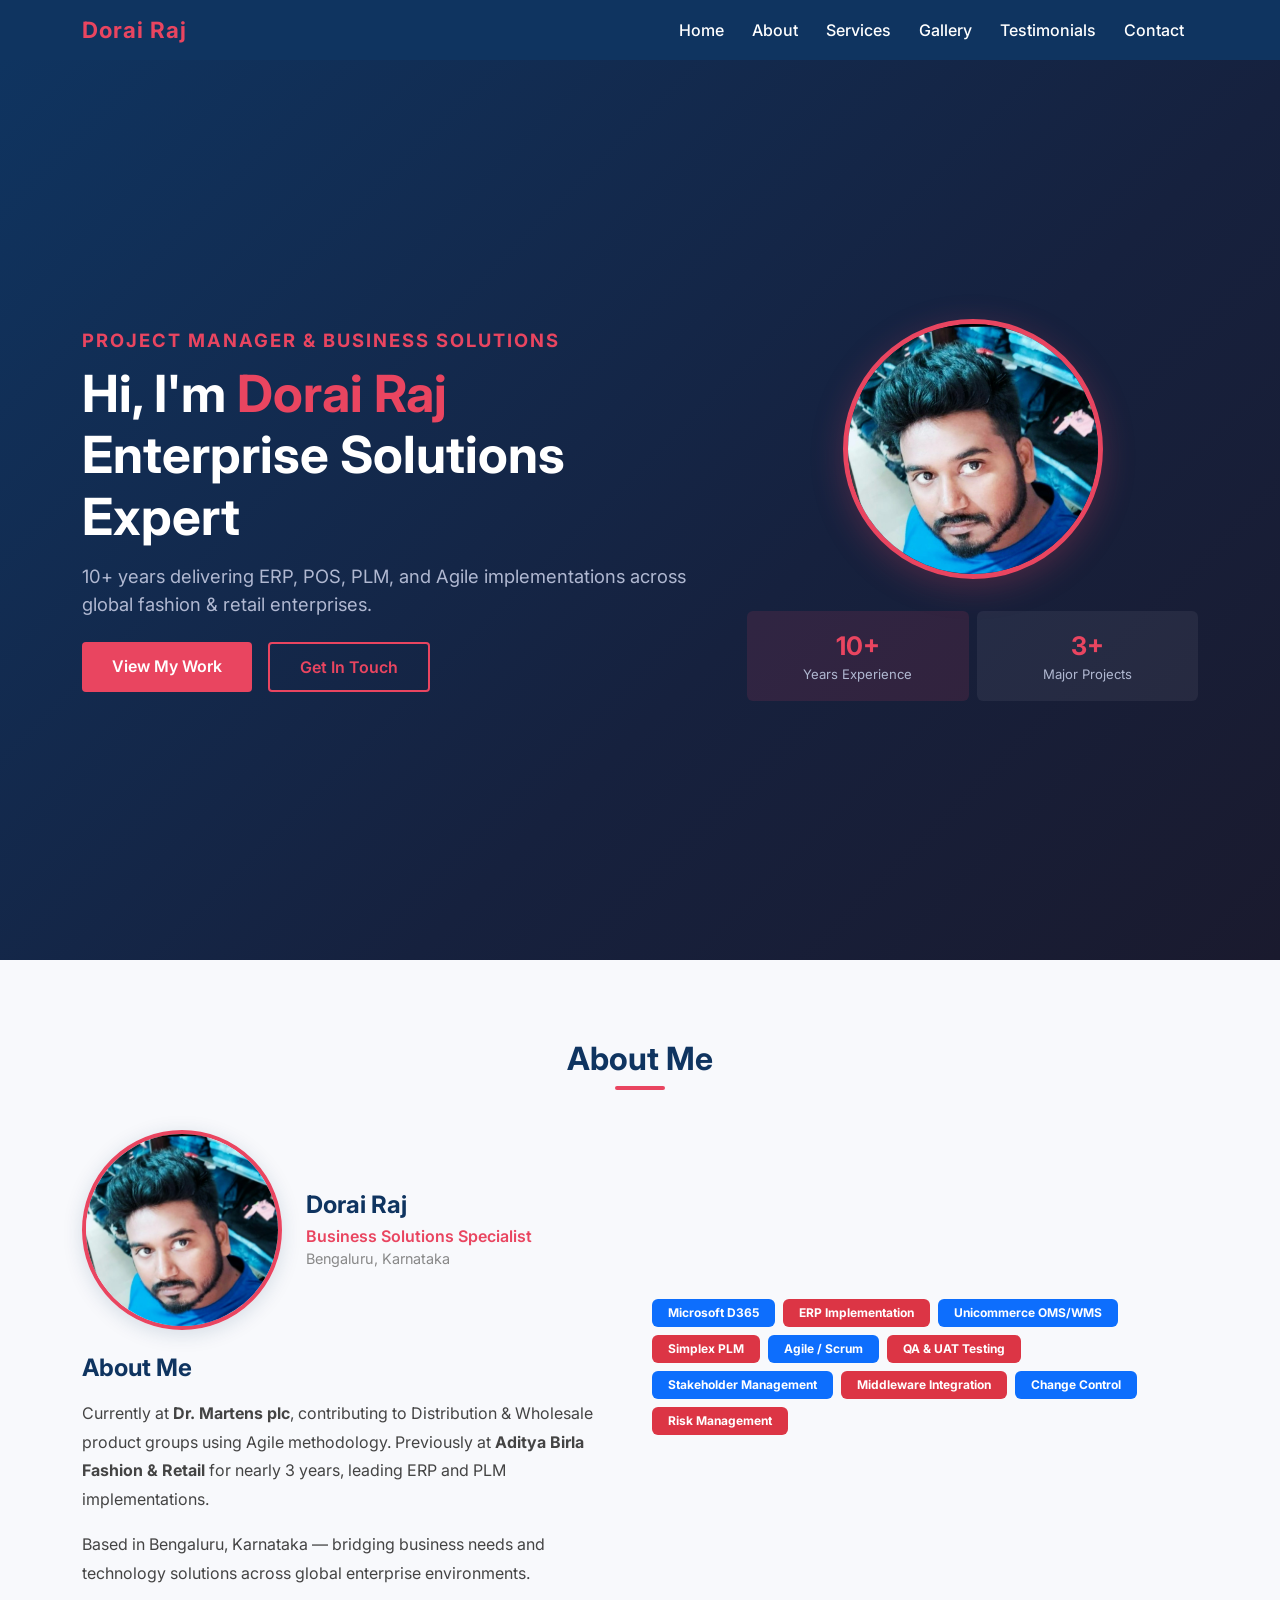
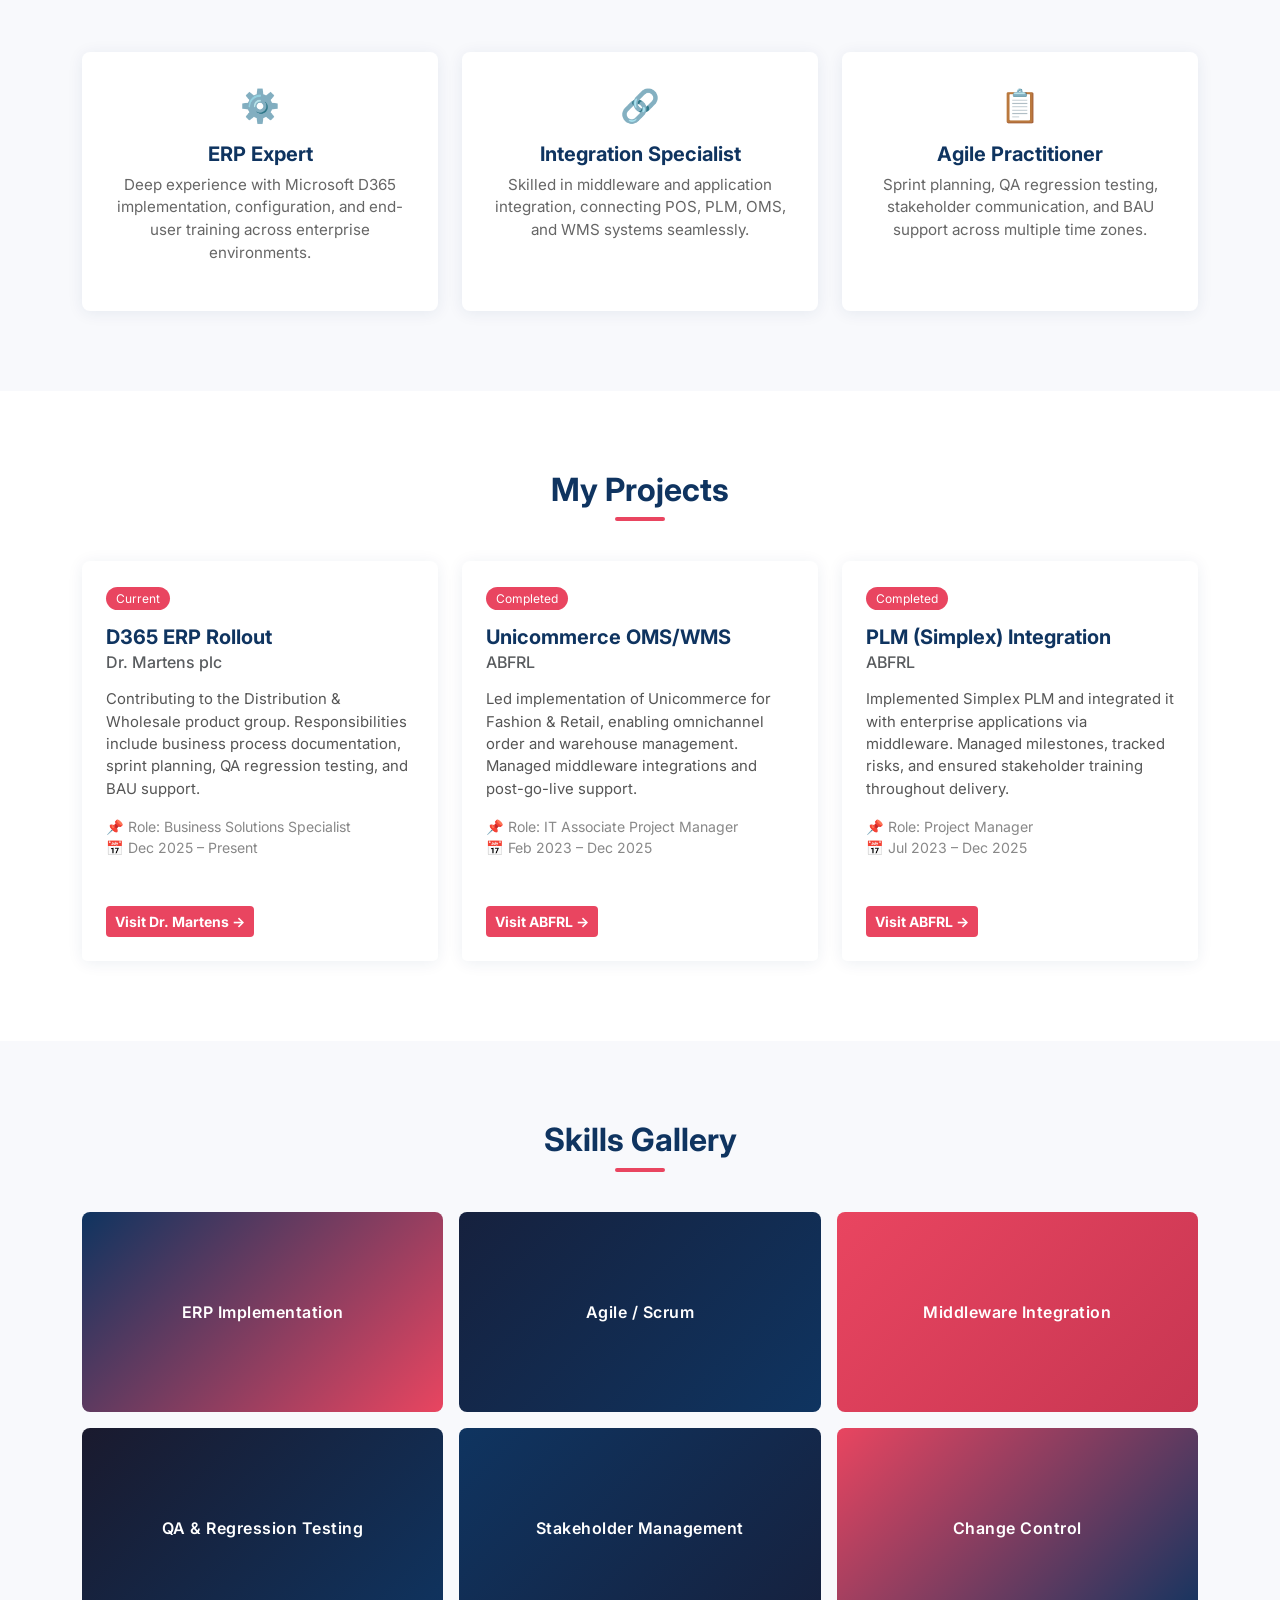
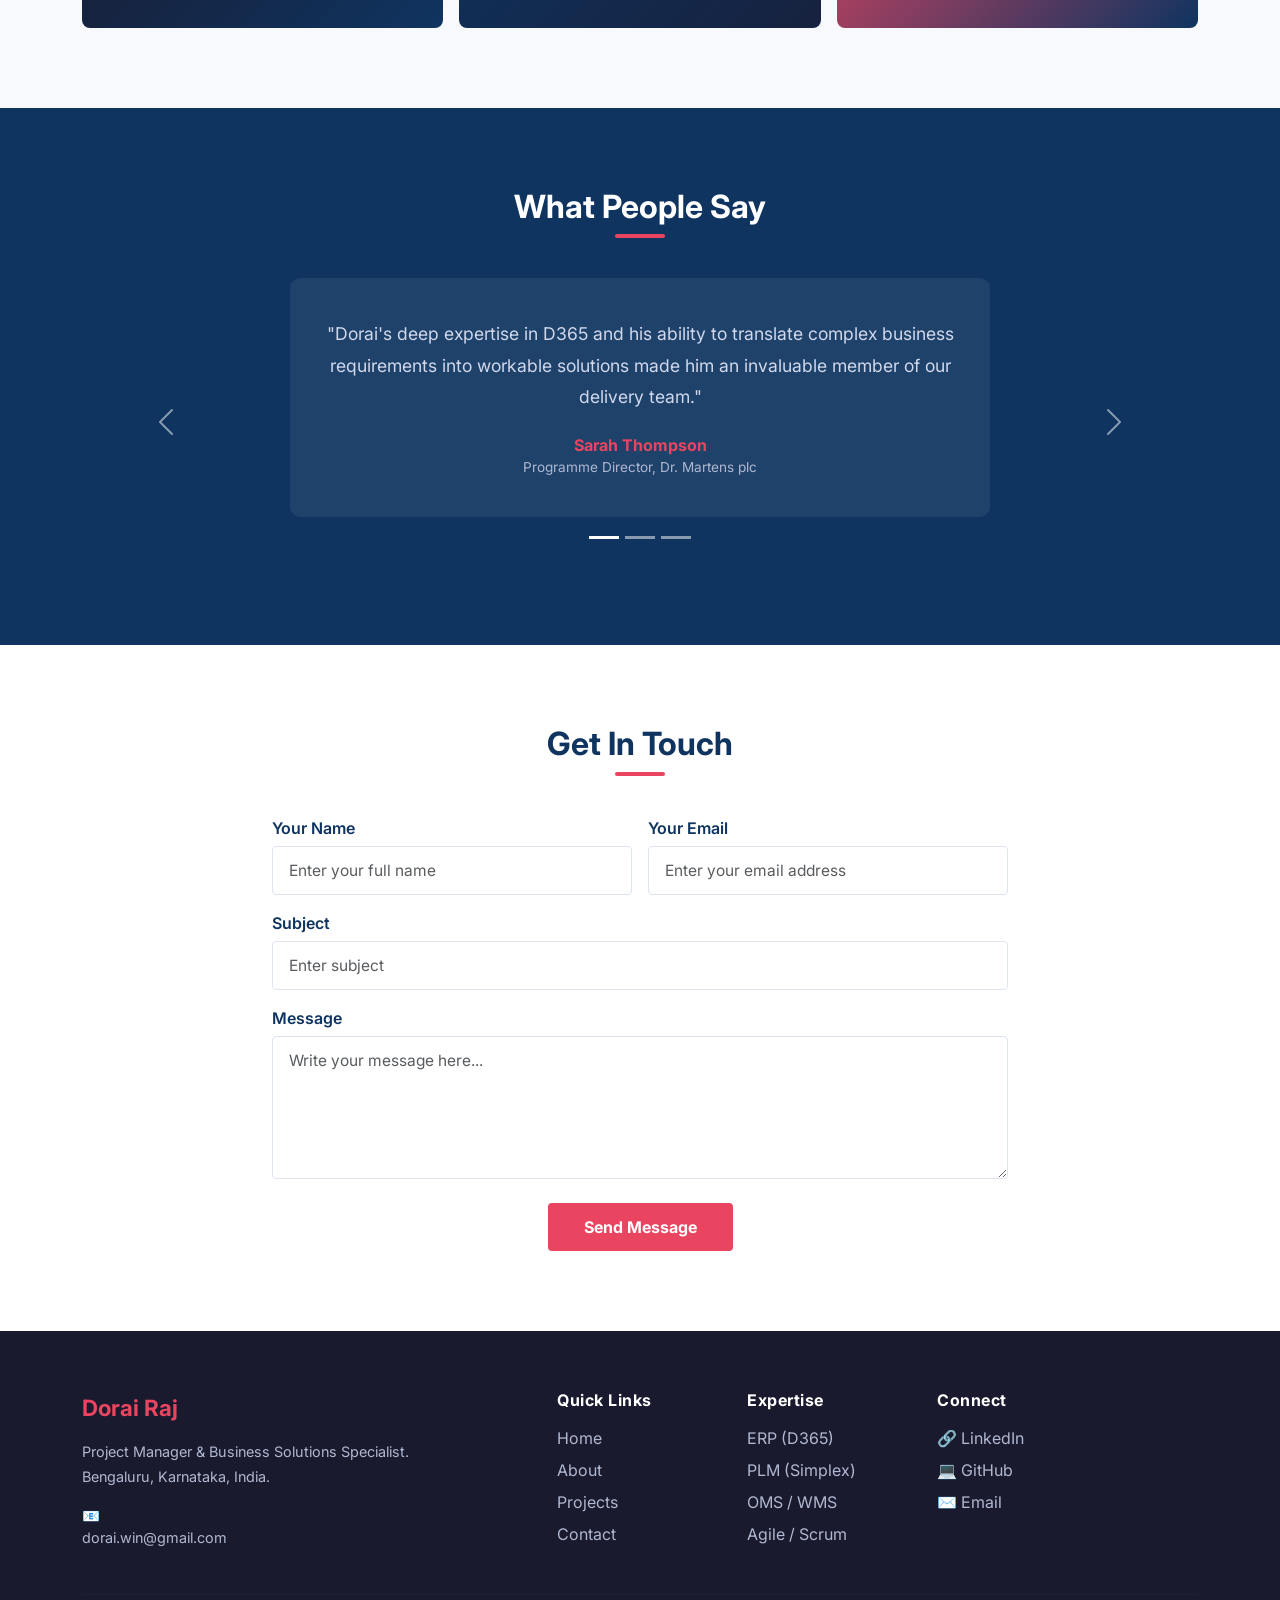
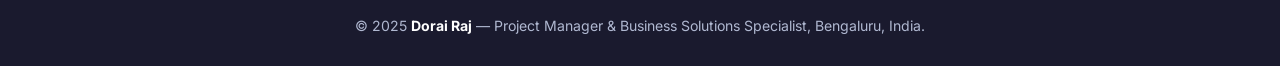
==== Entri App Assignment 5/index.html @ ac7a973e "Fix HTML syntax errors and update image references" ====
<!DOCTYPE html>
<html lang="en">
<head>
    <meta charset="UTF-8">
    <meta name="viewport" content="width=device-width, initial-scale=1.0">
    <title>Dorai Raj | Portfolio</title>
    <meta name="description" content="Portfolio of Dorai Raj — Project Manager & Business Solutions Specialist based in Bengaluru.">
    <link rel="icon" href="favicon.svg" type="image/svg+xml">

    <!-- Bootstrap 5 CDN -->
    <link href="https://cdn.jsdelivr.net/npm/bootstrap@5.3.2/dist/css/bootstrap.min.css" rel="stylesheet">

    <!-- Google Fonts -->
    <link href="https://fonts.googleapis.com/css2?family=Inter:wght@400;600;700&display=swap" rel="stylesheet">

    <!-- Custom CSS -->
    <link rel="stylesheet" href="css/custom.css">
    <style>
        /* ===== BASE ===== */
        body {
            font-family: 'Inter', sans-serif;
            color: #1a1a2e;
        }

        /* ===== NAVBAR ===== */
        .navbar {
            background-color: #0f3460;
        }
        .navbar-brand {
            font-weight: 700;
            font-size: 1.4rem;
            color: #e94560 !important;
            letter-spacing: 1px;
        }
        .nav-link {
            color: #ffffff !important;
            font-weight: 500;
            margin: 0 6px;
            transition: color 0.2s;
        }
        .nav-link:hover {
            color: #e94560 !important;
        }

        /* ===== HERO ===== */
        #hero {
            background: linear-gradient(135deg, #0f3460 0%, #16213e 60%, #1a1a2e 100%);
            min-height: 100vh;
            display: flex;
            align-items: center;
        }
        #hero h1 {
            font-size: 3.2rem;
            font-weight: 700;
            color: #ffffff;
            line-height: 1.2;
        }
        #hero h1 span {
            color: #e94560;
        }
        #hero p {
            color: #b0b8d1;
            font-size: 1.15rem;
        }
        .btn-primary-custom {
            background-color: #e94560;
            border: none;
            color: #fff;
            padding: 12px 30px;
            border-radius: 4px;
            font-weight: 600;
            transition: background 0.2s;
        }
        .btn-primary-custom:hover {
            background-color: #c73652;
            color: #fff;
        }
        .btn-outline-custom {
            border: 2px solid #e94560;
            color: #e94560;
            padding: 11px 30px;
            border-radius: 4px;
            font-weight: 600;
            background: transparent;
            transition: all 0.2s;
        }
        .btn-outline-custom:hover {
            background-color: #e94560;
            color: #fff;
        }

        /* ===== SECTION TITLES ===== */
        .section-title {
            font-size: 2rem;
            font-weight: 700;
            color: #0f3460;
            margin-bottom: 8px;
        }
        .section-underline {
            width: 50px;
            height: 4px;
            background-color: #e94560;
            margin: 0 auto 40px auto;
            border-radius: 2px;
        }

        /* ===== ABOUT ===== */
        #about {
            background-color: #f8f9fc;
            padding: 80px 0;
        }
        .feature-icon {
            font-size: 2rem;
            color: #e94560;
        }
        .feature-card {
            background: #ffffff;
            border-radius: 8px;
            padding: 30px 24px;
            box-shadow: 0 2px 16px rgba(15,52,96,0.08);
            height: 100%;
            transition: transform 0.2s;
        }
        .feature-card:hover {
            transform: translateY(-4px);
        }
        .feature-card h5 {
            font-weight: 700;
            color: #0f3460;
            margin-top: 12px;
        }

        /* ===== SERVICES ===== */
        #services {
            padding: 80px 0;
            background-color: #ffffff;
        }
        .service-card {
            border: none;
            border-radius: 8px;
            box-shadow: 0 2px 16px rgba(15,52,96,0.08);
            transition: transform 0.2s;
            height: 100%;
        }
        .service-card:hover {
            transform: translateY(-4px);
        }
        .service-card .card-title {
            font-weight: 700;
            color: #0f3460;
        }
        .service-badge {
            background-color: #e94560;
            color: #fff;
            font-size: 0.75rem;
            padding: 4px 10px;
            border-radius: 20px;
        }

        /* ===== GALLERY ===== */
        #gallery {
            padding: 80px 0;
            background-color: #f8f9fc;
        }
        .gallery-item {
            overflow: hidden;
            border-radius: 8px;
            background: #0f3460;
            height: 200px;
            display: flex;
            align-items: center;
            justify-content: center;
            color: #fff;
            font-weight: 600;
            font-size: 1rem;
            letter-spacing: 0.5px;
            transition: opacity 0.2s;
        }
        .gallery-item:hover {
            opacity: 0.85;
        }
        .gallery-item.g1 { background: linear-gradient(135deg, #0f3460, #e94560); }
        .gallery-item.g2 { background: linear-gradient(135deg, #16213e, #0f3460); }
        .gallery-item.g3 { background: linear-gradient(135deg, #e94560, #c73652); }
        .gallery-item.g4 { background: linear-gradient(135deg, #1a1a2e, #0f3460); }
        .gallery-item.g5 { background: linear-gradient(135deg, #0f3460, #16213e); }
        .gallery-item.g6 { background: linear-gradient(135deg, #e94560, #0f3460); }

        /* ===== TESTIMONIALS ===== */
        #testimonials {
            padding: 80px 0;
            background-color: #0f3460;
        }
        #testimonials .section-title {
            color: #ffffff;
        }
        .testimonial-card {
            background: rgba(255,255,255,0.07);
            border-radius: 10px;
            padding: 40px 36px;
            color: #ffffff;
            text-align: center;
            max-width: 700px;
            margin: 0 auto;
        }
        .testimonial-card p {
            font-size: 1.1rem;
            line-height: 1.8;
            color: #d0d8ec;
        }
        .testimonial-card .name {
            font-weight: 700;
            color: #e94560;
            margin-top: 20px;
        }
        .testimonial-card .role {
            font-size: 0.85rem;
            color: #b0b8d1;
        }
        .carousel-control-prev-icon,
        .carousel-control-next-icon {
            filter: invert(0);
        }

        /* ===== CONTACT ===== */
        #contact {
            padding: 80px 0;
            background-color: #ffffff;
        }
        .contact-form .form-control {
            border-radius: 4px;
            border: 1.5px solid #dde3f0;
            padding: 12px 16px;
            font-size: 0.97rem;
        }
        .contact-form .form-control:focus {
            border-color: #e94560;
            box-shadow: 0 0 0 3px rgba(233,69,96,0.12);
        }
        .contact-form label {
            font-weight: 600;
            color: #0f3460;
            margin-bottom: 6px;
        }
        .btn-submit {
            background-color: #e94560;
            color: #fff;
            border: none;
            padding: 12px 36px;
            font-weight: 700;
            border-radius: 4px;
            font-size: 1rem;
            transition: background 0.2s;
        }
        .btn-submit:hover {
            background-color: #c73652;
            color: #fff;
        }

        /* ===== FOOTER ===== */
        footer {
            background-color: #1a1a2e;
            padding: 60px 0 30px;
            color: #b0b8d1;
        }
        footer h6 {
            color: #ffffff;
            font-weight: 700;
            margin-bottom: 16px;
            letter-spacing: 0.5px;
        }
        footer a {
            color: #b0b8d1;
            text-decoration: none;
            display: block;
            margin-bottom: 8px;
            transition: color 0.2s;
        }
        footer a:hover {
            color: #e94560;
        }
        .footer-divider {
            border-color: rgba(255,255,255,0.1);
            margin: 30px 0 20px;
        }
        .footer-brand {
            font-size: 1.4rem;
            font-weight: 700;
            color: #e94560;
        }

        /* ===== PROFILE PHOTO ===== */
        .profile-photo {
            width: 260px;
            height: 260px;
            object-fit: cover;
            border-radius: 50%;
            border: 5px solid #e94560;
            box-shadow: 0 8px 32px rgba(233,69,96,0.25);
            display: block;
            margin: 0 auto;
        }
        .about-photo {
            width: 200px;
            height: 200px;
            object-fit: cover;
            border-radius: 50%;
            border: 4px solid #e94560;
            box-shadow: 0 4px 20px rgba(15,52,96,0.15);
        }

        /* ===== RESPONSIVE TWEAKS ===== */
        @media (max-width: 767px) {
            #hero h1 { font-size: 2rem; }
            .section-title { font-size: 1.6rem; }
            .testimonial-card { padding: 28px 20px; }
        }
    </style>
</head>
<body>

<!-- ========== 1. NAVBAR ========== -->
<nav class="navbar navbar-expand-lg sticky-top">
    <div class="container">
        <!-- Brand -->
        <a class="navbar-brand" href="#">Dorai Raj</a>

        <!-- Mobile Toggler -->
        <button class="navbar-toggler border-0" type="button"
            data-bs-toggle="collapse" data-bs-target="#navbarNav"
            aria-controls="navbarNav" aria-expanded="false"
            aria-label="Toggle navigation">
            <span class="navbar-toggler-icon" style="filter:invert(1);"></span>
        </button>

        <!-- Nav Links -->
        <div class="collapse navbar-collapse" id="navbarNav">
            <ul class="navbar-nav ms-auto">
                <li class="nav-item"><a class="nav-link" href="#hero">Home</a></li>
                <li class="nav-item"><a class="nav-link" href="#about">About</a></li>
                <li class="nav-item"><a class="nav-link" href="#services">Services</a></li>
                <li class="nav-item"><a class="nav-link" href="#gallery">Gallery</a></li>
                <li class="nav-item"><a class="nav-link" href="#testimonials">Testimonials</a></li>
                <li class="nav-item"><a class="nav-link" href="#contact">Contact</a></li>
            </ul>
        </div>
    </div>
</nav>
<!-- END NAVBAR -->


<!-- ========== 2. HERO SECTION ========== -->
<section id="hero">
    <div class="container">
        <div class="row align-items-center min-vh-100 py-5">

            <!-- Left: Text -->
            <div class="col-lg-7 col-md-8">
                <p class="text-uppercase fw-bold mb-2" style="color:#e94560; letter-spacing:2px;">
                    Project Manager & Business Solutions
                </p>
                <h1>
                    Hi, I'm <span>Dorai Raj</span><br>
                    Enterprise Solutions Expert
                </h1>
                <p class="mt-3 mb-4">
                    10+ years delivering ERP, POS, PLM, and Agile implementations
                    across global fashion & retail enterprises.
                </p>
                <div class="d-flex flex-wrap gap-3">
                    <a href="#services" class="btn-primary-custom text-decoration-none">
                        View My Work
                    </a>
                    <a href="#contact" class="btn-outline-custom text-decoration-none">
                        Get In Touch
                    </a>
                </div>
            </div>

            <!-- Right: Profile Photo -->
            <div class="col-lg-5 col-md-4 mt-5 mt-md-0 text-center d-none d-md-block">
                <img
                    src="images/Dorai.jpg"
                    alt="Dorai Raj, Project Manager based in Bengaluru"
                    class="profile-photo">
                <!-- Stats below photo -->
                <div class="row g-2 mt-4">
                    <div class="col-6">
                        <div class="p-3 rounded" style="background:rgba(233,69,96,0.12);">
                            <div style="font-size:1.6rem; font-weight:700; color:#e94560;">10+</div>
                            <div style="color:#b0b8d1; font-size:0.82rem;">Years Experience</div>
                        </div>
                    </div>
                    <div class="col-6">
                        <div class="p-3 rounded" style="background:rgba(255,255,255,0.06);">
                            <div style="font-size:1.6rem; font-weight:700; color:#e94560;">3+</div>
                            <div style="color:#b0b8d1; font-size:0.82rem;">Major Projects</div>
                        </div>
                    </div>
                </div>
            </div>

        </div>
    </div>
</section>
<!-- END HERO -->


<!-- ========== 3. ABOUT / FEATURES SECTION ========== -->
<section id="about">
    <div class="container">
        <div class="text-center">
            <h2 class="section-title">About Me</h2>
            <div class="section-underline"></div>
        </div>

        <!-- Bio Row -->
        <div class="row align-items-center mb-5">
            <div class="col-md-6 mb-4 mb-md-0">
                <!-- Profile photo in About section -->
                <div class="d-flex align-items-center gap-4 mb-4">
                    <img
                        src="images/Dorai.jpg"
                        alt="Dorai Raj, Project Manager based in Bengaluru"
                        class="about-photo">
                    <div>
                        <h4 class="fw-bold mb-1" style="color:#0f3460;">Dorai Raj</h4>
                        <p class="mb-0" style="color:#e94560; font-weight:600;">
                            Business Solutions Specialist
                        </p>
                        <p class="mb-0" style="color:#888; font-size:0.9rem;">
                            Bengaluru, Karnataka
                        </p>
                    </div>
                </div>
                <h4 class="fw-bold" style="color:#0f3460;">
                    About Me
                </h4>
                <p class="mt-3" style="line-height:1.8; color:#444;">
                    Currently at <strong>Dr. Martens plc</strong>, contributing to
                    Distribution & Wholesale product groups using Agile methodology.
                    Previously at <strong>Aditya Birla Fashion & Retail</strong> for
                    nearly 3 years, leading ERP and PLM implementations.
                </p>
                <p style="line-height:1.8; color:#444;">
                    Based in Bengaluru, Karnataka — bridging business needs and
                    technology solutions across global enterprise environments.
                </p>
            </div>
            <div class="col-md-6">
                <!-- Skills list as badges -->
                <div class="d-flex flex-wrap gap-2">
                    <span class="badge bg-primary px-3 py-2">Microsoft D365</span>
                    <span class="badge bg-danger px-3 py-2">ERP Implementation</span>
                    <span class="badge bg-primary px-3 py-2">Unicommerce OMS/WMS</span>
                    <span class="badge bg-danger px-3 py-2">Simplex PLM</span>
                    <span class="badge bg-primary px-3 py-2">Agile / Scrum</span>
                    <span class="badge bg-danger px-3 py-2">QA & UAT Testing</span>
                    <span class="badge bg-primary px-3 py-2">Stakeholder Management</span>
                    <span class="badge bg-danger px-3 py-2">Middleware Integration</span>
                    <span class="badge bg-primary px-3 py-2">Change Control</span>
                    <span class="badge bg-danger px-3 py-2">Risk Management</span>
                </div>
            </div>
        </div>

        <!-- Feature Cards Row: 1 col mobile, 3 col desktop -->
        <div class="row g-4">
            <div class="col-12 col-md-4">
                <div class="feature-card text-center">
                    <div class="feature-icon">⚙️</div>
                    <h5>ERP Expert</h5>
                    <p style="color:#666; font-size:0.95rem;">
                        Deep experience with Microsoft D365 implementation,
                        configuration, and end-user training across enterprise environments.
                    </p>
                </div>
            </div>
            <div class="col-12 col-md-4">
                <div class="feature-card text-center">
                    <div class="feature-icon">🔗</div>
                    <h5>Integration Specialist</h5>
                    <p style="color:#666; font-size:0.95rem;">
                        Skilled in middleware and application integration, connecting
                        POS, PLM, OMS, and WMS systems seamlessly.
                    </p>
                </div>
            </div>
            <div class="col-12 col-md-4">
                <div class="feature-card text-center">
                    <div class="feature-icon">📋</div>
                    <h5>Agile Practitioner</h5>
                    <p style="color:#666; font-size:0.95rem;">
                        Sprint planning, QA regression testing, stakeholder
                        communication, and BAU support across multiple time zones.
                    </p>
                </div>
            </div>
        </div>

    </div>
</section>
<!-- END ABOUT -->


<!-- ========== 4. SERVICES / CARDS SECTION ========== -->
<section id="services">
    <div class="container">
        <div class="text-center">
            <h2 class="section-title">My Projects</h2>
            <div class="section-underline"></div>
        </div>

        <!-- Responsive: 1 col (mobile), 2 col (tablet), 3 col (desktop) -->
        <div class="row g-4">

            <!-- Card 1 -->
            <div class="col-12 col-sm-6 col-lg-4">
                <div class="card service-card h-100">
                    <div class="card-body p-4">
                        <span class="service-badge">Current</span>
                        <h5 class="card-title mt-3">D365 ERP Rollout</h5>
                        <h6 class="card-subtitle mb-2 text-muted">Dr. Martens plc</h6>
                        <p class="card-text mt-3" style="color:#555; font-size:0.93rem;">
                            Contributing to the Distribution & Wholesale product group.
                            Responsibilities include business process documentation,
                            sprint planning, QA regression testing, and BAU support.
                        </p>
                        <ul class="list-unstyled mt-3" style="font-size:0.88rem; color:#888;">
                            <li>📌 Role: Business Solutions Specialist</li>
                            <li>📅 Dec 2025 – Present</li>
                        </ul>
                    </div>
                    <div class="card-footer bg-white border-0 pb-4 px-4">
                        <a href="https://www.drmartens.com" target="_blank"
                            class="btn btn-sm text-white fw-bold"
                            style="background:#e94560; border-radius:4px;">
                            Visit Dr. Martens →
                        </a>
                    </div>
                </div>
            </div>

            <!-- Card 2 -->
            <div class="col-12 col-sm-6 col-lg-4">
                <div class="card service-card h-100">
                    <div class="card-body p-4">
                        <span class="service-badge">Completed</span>
                        <h5 class="card-title mt-3">Unicommerce OMS/WMS</h5>
                        <h6 class="card-subtitle mb-2 text-muted">ABFRL</h6>
                        <p class="card-text mt-3" style="color:#555; font-size:0.93rem;">
                            Led implementation of Unicommerce for Fashion & Retail,
                            enabling omnichannel order and warehouse management.
                            Managed middleware integrations and post-go-live support.
                        </p>
                        <ul class="list-unstyled mt-3" style="font-size:0.88rem; color:#888;">
                            <li>📌 Role: IT Associate Project Manager</li>
                            <li>📅 Feb 2023 – Dec 2025</li>
                        </ul>
                    </div>
                    <div class="card-footer bg-white border-0 pb-4 px-4">
                        <a href="https://www.abfrl.com" target="_blank"
                            class="btn btn-sm text-white fw-bold"
                            style="background:#e94560; border-radius:4px;">
                            Visit ABFRL →
                        </a>
                    </div>
                </div>
            </div>

            <!-- Card 3 -->
            <div class="col-12 col-sm-6 col-lg-4">
                <div class="card service-card h-100">
                    <div class="card-body p-4">
                        <span class="service-badge">Completed</span>
                        <h5 class="card-title mt-3">PLM (Simplex) Integration</h5>
                        <h6 class="card-subtitle mb-2 text-muted">ABFRL</h6>
                        <p class="card-text mt-3" style="color:#555; font-size:0.93rem;">
                            Implemented Simplex PLM and integrated it with enterprise
                            applications via middleware. Managed milestones, tracked
                            risks, and ensured stakeholder training throughout delivery.
                        </p>
                        <ul class="list-unstyled mt-3" style="font-size:0.88rem; color:#888;">
                            <li>📌 Role: Project Manager</li>
                            <li>📅 Jul 2023 – Dec 2025</li>
                        </ul>
                    </div>
                    <div class="card-footer bg-white border-0 pb-4 px-4">
                        <a href="https://www.abfrl.com" target="_blank"
                            class="btn btn-sm text-white fw-bold"
                            style="background:#e94560; border-radius:4px;">
                            Visit ABFRL →
                        </a>
                    </div>
                </div>
            </div>

        </div>
    </div>
</section>
<!-- END SERVICES -->


<!-- ========== 5. IMAGE GALLERY ========== -->
<section id="gallery">
    <div class="container">
        <div class="text-center">
            <h2 class="section-title">Skills Gallery</h2>
            <div class="section-underline"></div>
        </div>

        <!-- Responsive: 1 col mobile, 2 col tablet, 3 col desktop -->
        <div class="row g-3">
            <div class="col-12 col-sm-6 col-lg-4">
                <div class="gallery-item g1">ERP Implementation</div>
            </div>
            <div class="col-12 col-sm-6 col-lg-4">
                <div class="gallery-item g2">Agile / Scrum</div>
            </div>
            <div class="col-12 col-sm-6 col-lg-4">
                <div class="gallery-item g3">Middleware Integration</div>
            </div>
            <div class="col-12 col-sm-6 col-lg-4">
                <div class="gallery-item g4">QA & Regression Testing</div>
            </div>
            <div class="col-12 col-sm-6 col-lg-4">
                <div class="gallery-item g5">Stakeholder Management</div>
            </div>
            <div class="col-12 col-sm-6 col-lg-4">
                <div class="gallery-item g6">Change Control</div>
            </div>
        </div>

    </div>
</section>
<!-- END GALLERY -->


<!-- ========== 6. TESTIMONIALS CAROUSEL ========== -->
<section id="testimonials">
    <div class="container">
        <div class="text-center">
            <h2 class="section-title">What People Say</h2>
            <div class="section-underline" style="background:#e94560;"></div>
        </div>

        <!-- Bootstrap Carousel Component -->
        <div id="testimonialCarousel" class="carousel slide" data-bs-ride="carousel">

            <!-- Indicators -->
            <div class="carousel-indicators">
                <button type="button" data-bs-target="#testimonialCarousel"
                    data-bs-slide-to="0" class="active" aria-current="true"></button>
                <button type="button" data-bs-target="#testimonialCarousel"
                    data-bs-slide-to="1"></button>
                <button type="button" data-bs-target="#testimonialCarousel"
                    data-bs-slide-to="2"></button>
            </div>

            <!-- Slides -->
            <div class="carousel-inner pb-5">

                <!-- Slide 1 -->
                <div class="carousel-item active">
                    <div class="testimonial-card">
                        <p>
                            "Dorai's deep expertise in D365 and his ability to translate
                            complex business requirements into workable solutions made
                            him an invaluable member of our delivery team."
                        </p>
                        <div class="name">Sarah Thompson</div>
                        <div class="role">Programme Director, Dr. Martens plc</div>
                    </div>
                </div>

                <!-- Slide 2 -->
                <div class="carousel-item">
                    <div class="testimonial-card">
                        <p>
                            "His leadership of the Unicommerce OMS implementation
                            was outstanding. He managed cross-functional teams with
                            clarity and delivered on time with excellent documentation."
                        </p>
                        <div class="name">Rajan Mehta</div>
                        <div class="role">IT Director, Aditya Birla Fashion & Retail</div>
                    </div>
                </div>

                <!-- Slide 3 -->
                <div class="carousel-item">
                    <div class="testimonial-card">
                        <p>
                            "A reliable professional with strong analytical skills.
                            Dorai's approach to stakeholder training and change management
                            set the benchmark for our future projects."
                        </p>
                        <div class="name">Priya Nair</div>
                        <div class="role">Operations Head, ABFRL</div>
                    </div>
                </div>

            </div>

            <!-- Controls -->
            <button class="carousel-control-prev" type="button"
                data-bs-target="#testimonialCarousel" data-bs-slide="prev">
                <span class="carousel-control-prev-icon" aria-hidden="true"></span>
                <span class="visually-hidden">Previous</span>
            </button>
            <button class="carousel-control-next" type="button"
                data-bs-target="#testimonialCarousel" data-bs-slide="next">
                <span class="carousel-control-next-icon" aria-hidden="true"></span>
                <span class="visually-hidden">Next</span>
            </button>

        </div>
    </div>
</section>
<!-- END TESTIMONIALS -->


<!-- ========== 7. CONTACT FORM ========== -->
<section id="contact">
    <div class="container">
        <div class="text-center">
            <h2 class="section-title">Get In Touch</h2>
            <div class="section-underline"></div>
        </div>

        <div class="row justify-content-center">
            <div class="col-lg-8">

                <!-- Bootstrap Form with validation -->
                <form class="contact-form needs-validation" novalidate>

                    <!-- Row 1: Name + Email side by side -->
                    <div class="row g-3 mb-3">
                        <div class="col-12 col-md-6">
                            <label for="name" class="form-label">Your Name</label>
                            <input
                                type="text"
                                class="form-control"
                                id="name"
                                name="name"
                                placeholder="Enter your full name"
                                pattern="[A-Za-z\s]+"
                                title="Name should contain letters only"
                                required>
                            <div class="invalid-feedback">
                                Please enter your name (letters only).
                            </div>
                        </div>
                        <div class="col-12 col-md-6">
                            <label for="email" class="form-label">Your Email</label>
                            <input
                                type="email"
                                class="form-control"
                                id="email"
                                name="email"
                                placeholder="Enter your email address"
                                required>
                            <div class="invalid-feedback">
                                Please enter a valid email address.
                            </div>
                        </div>
                    </div>

                    <!-- Row 2: Subject full width -->
                    <div class="mb-3">
                        <label for="subject" class="form-label">Subject</label>
                        <input
                            type="text"
                            class="form-control"
                            id="subject"
                            name="subject"
                            placeholder="Enter subject"
                            required>
                        <div class="invalid-feedback">
                            Please enter a subject.
                        </div>
                    </div>

                    <!-- Row 3: Message full width -->
                    <div class="mb-4">
                        <label for="message" class="form-label">Message</label>
                        <textarea
                            class="form-control"
                            id="message"
                            name="message"
                            rows="5"
                            placeholder="Write your message here..."
                            required></textarea>
                        <div class="invalid-feedback">
                            Please enter your message.
                        </div>
                    </div>

                    <!-- Submit Button -->
                    <div class="text-center">
                        <button type="submit" class="btn-submit">
                            Send Message
                        </button>
                    </div>

                </form>

            </div>
        </div>
    </div>
</section>
<!-- END CONTACT -->


<!-- ========== 8. FOOTER ========== -->
<footer>
    <div class="container">
        <div class="row g-4">

            <!-- Col 1: Brand -->
            <div class="col-12 col-md-4">
                <div class="footer-brand mb-3">Dorai Raj</div>
                <p style="font-size:0.9rem; line-height:1.7;">
                    Project Manager & Business Solutions Specialist.<br>
                    Bengaluru, Karnataka, India.
                </p>
                <p style="font-size:0.9rem;">
                    📧 <a href="mailto:dorai.win@gmail.com">dorai.win@gmail.com</a>
                </p>
            </div>

            <!-- Col 2: Quick Links -->
            <div class="col-6 col-md-2 offset-md-1">
                <h6>Quick Links</h6>
                <a href="#hero">Home</a>
                <a href="#about">About</a>
                <a href="#services">Projects</a>
                <a href="#contact">Contact</a>
            </div>

            <!-- Col 3: Expertise -->
            <div class="col-6 col-md-2">
                <h6>Expertise</h6>
                <a href="#">ERP (D365)</a>
                <a href="#">PLM (Simplex)</a>
                <a href="#">OMS / WMS</a>
                <a href="#">Agile / Scrum</a>
            </div>

            <!-- Col 4: Social -->
            <div class="col-12 col-md-3">
                <h6>Connect</h6>
                <a href="https://www.linkedin.com" target="_blank">🔗 LinkedIn</a>
                <a href="https://github.com" target="_blank">💻 GitHub</a>
                <a href="mailto:dorai.win@gmail.com">✉️ Email</a>
            </div>

        </div>

        <hr class="footer-divider">

        <div class="text-center" style="font-size:0.88rem;">
            © 2025 <strong style="color:#fff;">Dorai Raj</strong> —
            Project Manager & Business Solutions Specialist, Bengaluru, India.
        </div>

    </div>
</footer>
<!-- END FOOTER -->


<!-- Bootstrap 5 JS CDN -->
<script src="https://cdn.jsdelivr.net/npm/bootstrap@5.3.2/dist/js/bootstrap.bundle.min.js"></script>

<!-- Bootstrap Form Validation Script -->
<script>
    // Adds Bootstrap validation styles on submit
    (function () {
        'use strict';
        var forms = document.querySelectorAll('.needs-validation');
        Array.prototype.slice.call(forms).forEach(function (form) {
            form.addEventListener('submit', function (event) {
                if (!form.checkValidity()) {
                    event.preventDefault();
                    event.stopPropagation();
                }
                form.classList.add('was-validated');
            }, false);
        });
    })();
</script>

</body>
</html>
---- Entri App Assignment 5/css/custom.css ----
/* ============================================
   Dorai Raj | Portfolio - Custom CSS
   Assignment 5 - Bootstrap Responsive Website
   ============================================ */

/* ----- NAVBAR ----- */
.navbar { background-color: #0f3460; }
.navbar-brand { font-weight: 700; font-size: 1.4rem; color: #e94560 !important; }
.nav-link { color: #ffffff !important; font-weight: 500; transition: color 0.2s; }
.nav-link:hover { color: #e94560 !important; }

/* ----- HERO ----- */
#hero {
    background: linear-gradient(135deg, #0f3460 0%, #16213e 60%, #1a1a2e 100%);
    min-height: 100vh;
}
#hero h1 { font-size: 3.2rem; font-weight: 700; color: #ffffff; }
#hero h1 span { color: #e94560; }
#hero p { color: #b0b8d1; }

/* ----- BUTTONS ----- */
.btn-primary-custom {
    background-color: #e94560; border: none; color: #fff;
    padding: 12px 30px; border-radius: 4px; font-weight: 600;
}
.btn-primary-custom:hover { background-color: #c73652; color: #fff; }
.btn-outline-custom {
    border: 2px solid #e94560; color: #e94560;
    padding: 11px 30px; border-radius: 4px; font-weight: 600; background: transparent;
}
.btn-outline-custom:hover { background-color: #e94560; color: #fff; }

/* ----- SECTION TITLES ----- */
.section-title { font-size: 2rem; font-weight: 700; color: #0f3460; margin-bottom: 8px; }
.section-underline {
    width: 50px; height: 4px; background-color: #e94560;
    margin: 0 auto 40px auto; border-radius: 2px;
}

/* ----- ABOUT ----- */
#about { background-color: #f8f9fc; padding: 80px 0; }
.feature-card {
    background: #ffffff; border-radius: 8px; padding: 30px 24px;
    box-shadow: 0 2px 16px rgba(15,52,96,0.08); height: 100%; transition: transform 0.2s;
}
.feature-card:hover { transform: translateY(-4px); }

/* ----- SERVICES ----- */
#services { padding: 80px 0; background-color: #ffffff; }
.service-card {
    border: none; border-radius: 8px;
    box-shadow: 0 2px 16px rgba(15,52,96,0.08); transition: transform 0.2s;
}
.service-card:hover { transform: translateY(-4px); }
.service-badge {
    background-color: #e94560; color: #fff;
    font-size: 0.75rem; padding: 4px 10px; border-radius: 20px;
}

/* ----- GALLERY ----- */
#gallery { padding: 80px 0; background-color: #f8f9fc; }
.gallery-item {
    overflow: hidden; border-radius: 8px; height: 200px;
    display: flex; align-items: center; justify-content: center;
    color: #fff; font-weight: 600; transition: opacity 0.2s;
}
.gallery-item:hover { opacity: 0.85; }
.gallery-item.g1 { background: linear-gradient(135deg, #0f3460, #e94560); }
.gallery-item.g2 { background: linear-gradient(135deg, #16213e, #0f3460); }
.gallery-item.g3 { background: linear-gradient(135deg, #e94560, #c73652); }
.gallery-item.g4 { background: linear-gradient(135deg, #1a1a2e, #0f3460); }
.gallery-item.g5 { background: linear-gradient(135deg, #0f3460, #16213e); }
.gallery-item.g6 { background: linear-gradient(135deg, #e94560, #0f3460); }

/* ----- TESTIMONIALS ----- */
#testimonials { padding: 80px 0; background-color: #0f3460; }
#testimonials .section-title { color: #ffffff; }
.testimonial-card {
    background: rgba(255,255,255,0.07); border-radius: 10px;
    padding: 40px 36px; color: #ffffff; text-align: center;
    max-width: 700px; margin: 0 auto;
}
.testimonial-card p { font-size: 1.1rem; line-height: 1.8; color: #d0d8ec; }
.testimonial-card .name { font-weight: 700; color: #e94560; margin-top: 20px; }
.testimonial-card .role { font-size: 0.85rem; color: #b0b8d1; }

/* ----- CONTACT ----- */
#contact { padding: 80px 0; background-color: #ffffff; }
.contact-form .form-control {
    border-radius: 4px; border: 1.5px solid #dde3f0; padding: 12px 16px;
}
.contact-form .form-control:focus {
    border-color: #e94560; box-shadow: 0 0 0 3px rgba(233,69,96,0.12);
}
.contact-form label { font-weight: 600; color: #0f3460; margin-bottom: 6px; }
.btn-submit {
    background-color: #e94560; color: #fff; border: none;
    padding: 12px 36px; font-weight: 700; border-radius: 4px;
}
.btn-submit:hover { background-color: #c73652; color: #fff; }

/* ----- FOOTER ----- */
footer { background-color: #1a1a2e; padding: 60px 0 30px; color: #b0b8d1; }
footer h6 { color: #ffffff; font-weight: 700; margin-bottom: 16px; }
footer a { color: #b0b8d1; text-decoration: none; display: block; margin-bottom: 8px; }
footer a:hover { color: #e94560; }
.footer-brand { font-size: 1.4rem; font-weight: 700; color: #e94560; }
.footer-divider { border-color: rgba(255,255,255,0.1); margin: 30px 0 20px; }

/* ----- PROFILE PHOTO ----- */
.profile-photo {
    width: 260px; height: 260px; object-fit: cover;
    border-radius: 50%; border: 5px solid #e94560;
    box-shadow: 0 8px 32px rgba(233,69,96,0.25);
}
.about-photo {
    width: 200px; height: 200px; object-fit: cover;
    border-radius: 50%; border: 4px solid #e94560;
}

/* ----- RESPONSIVE ----- */
@media (max-width: 767px) {
    #hero h1 { font-size: 2rem; }
    .section-title { font-size: 1.6rem; }
    .testimonial-card { padding: 28px 20px; }
}
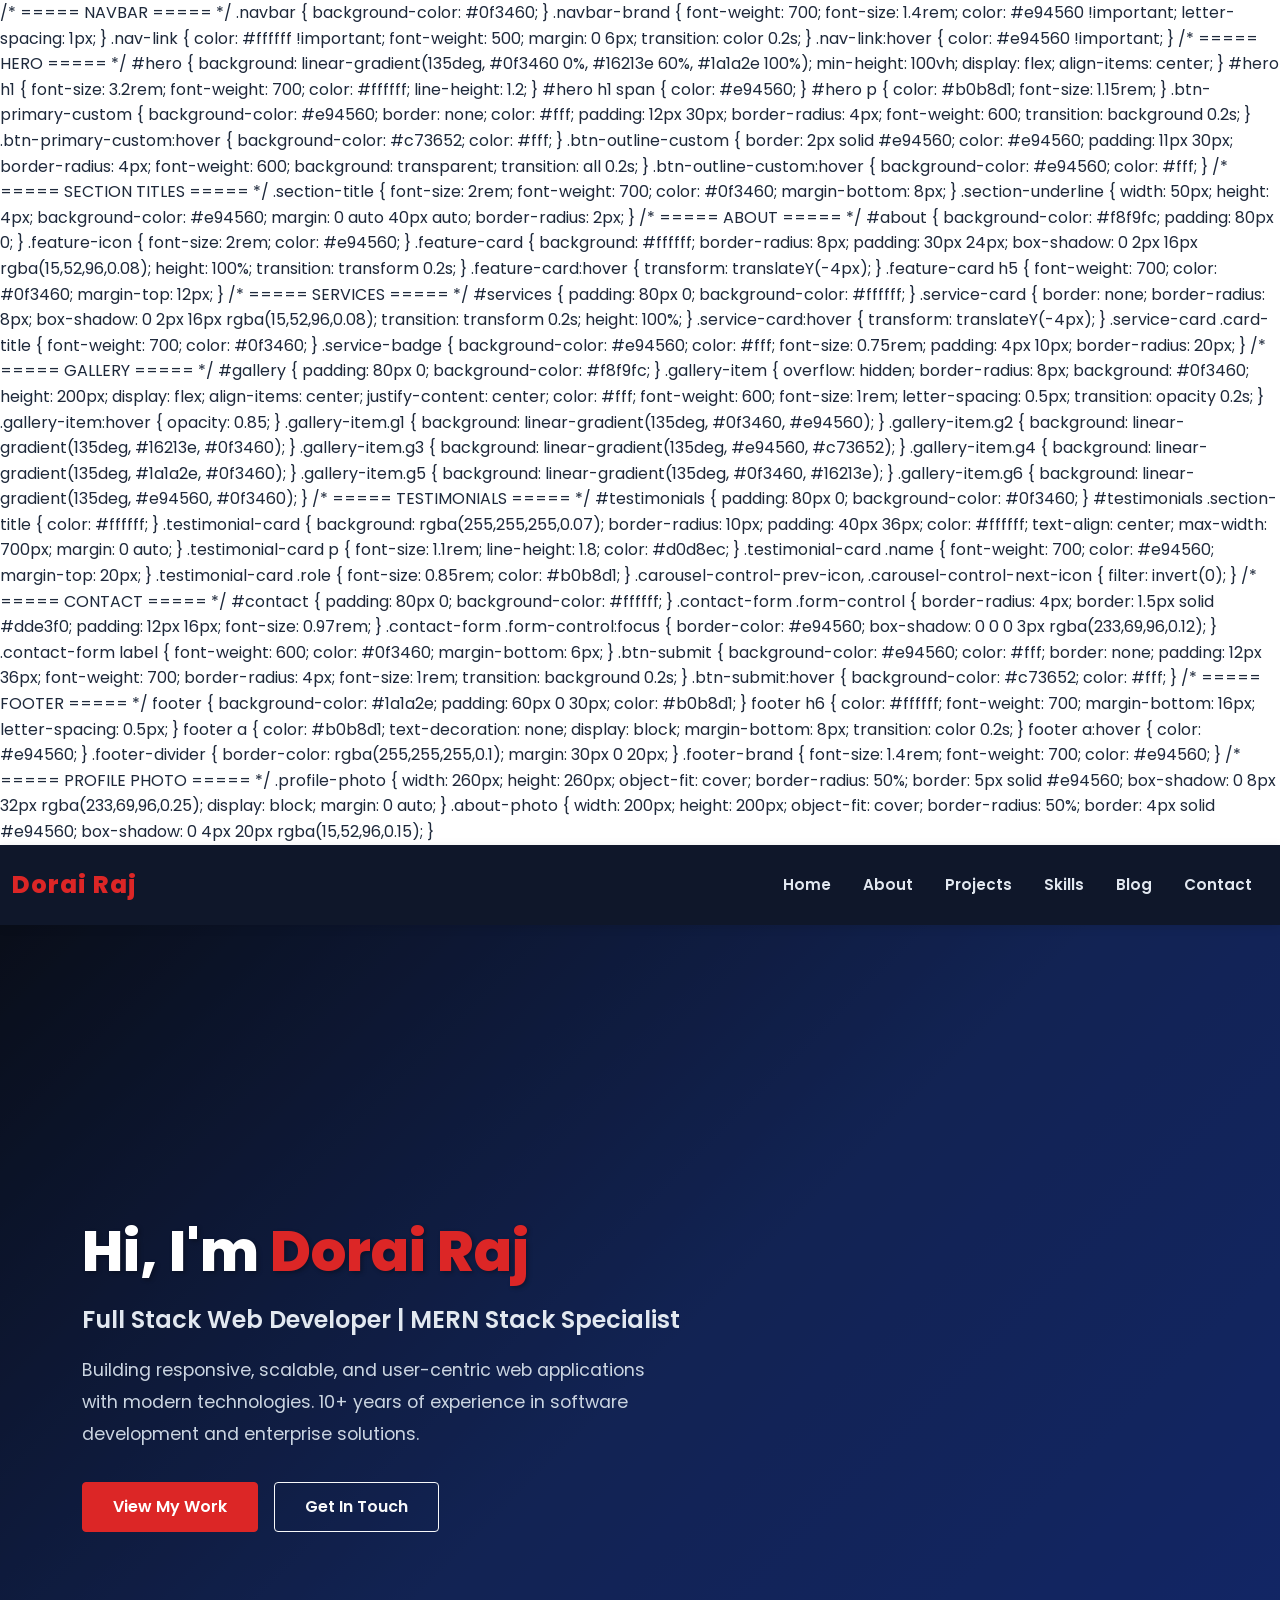
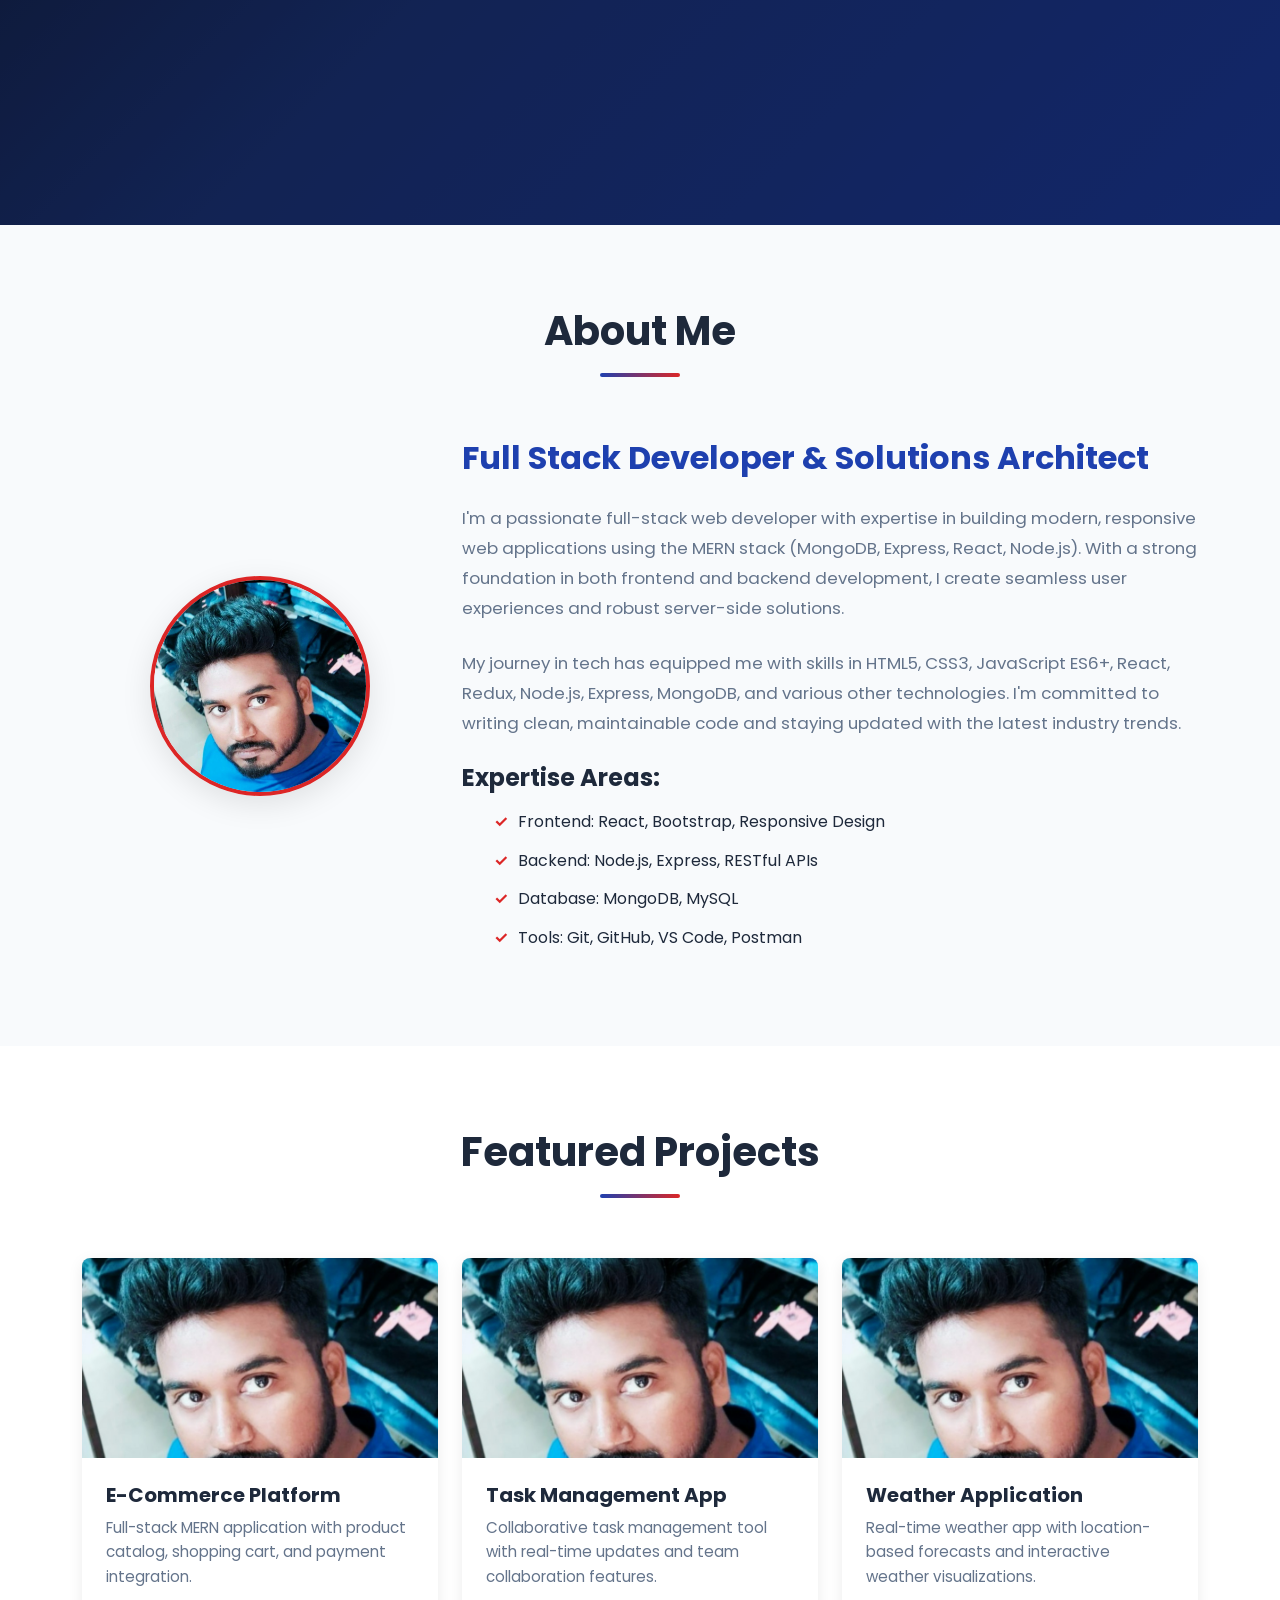
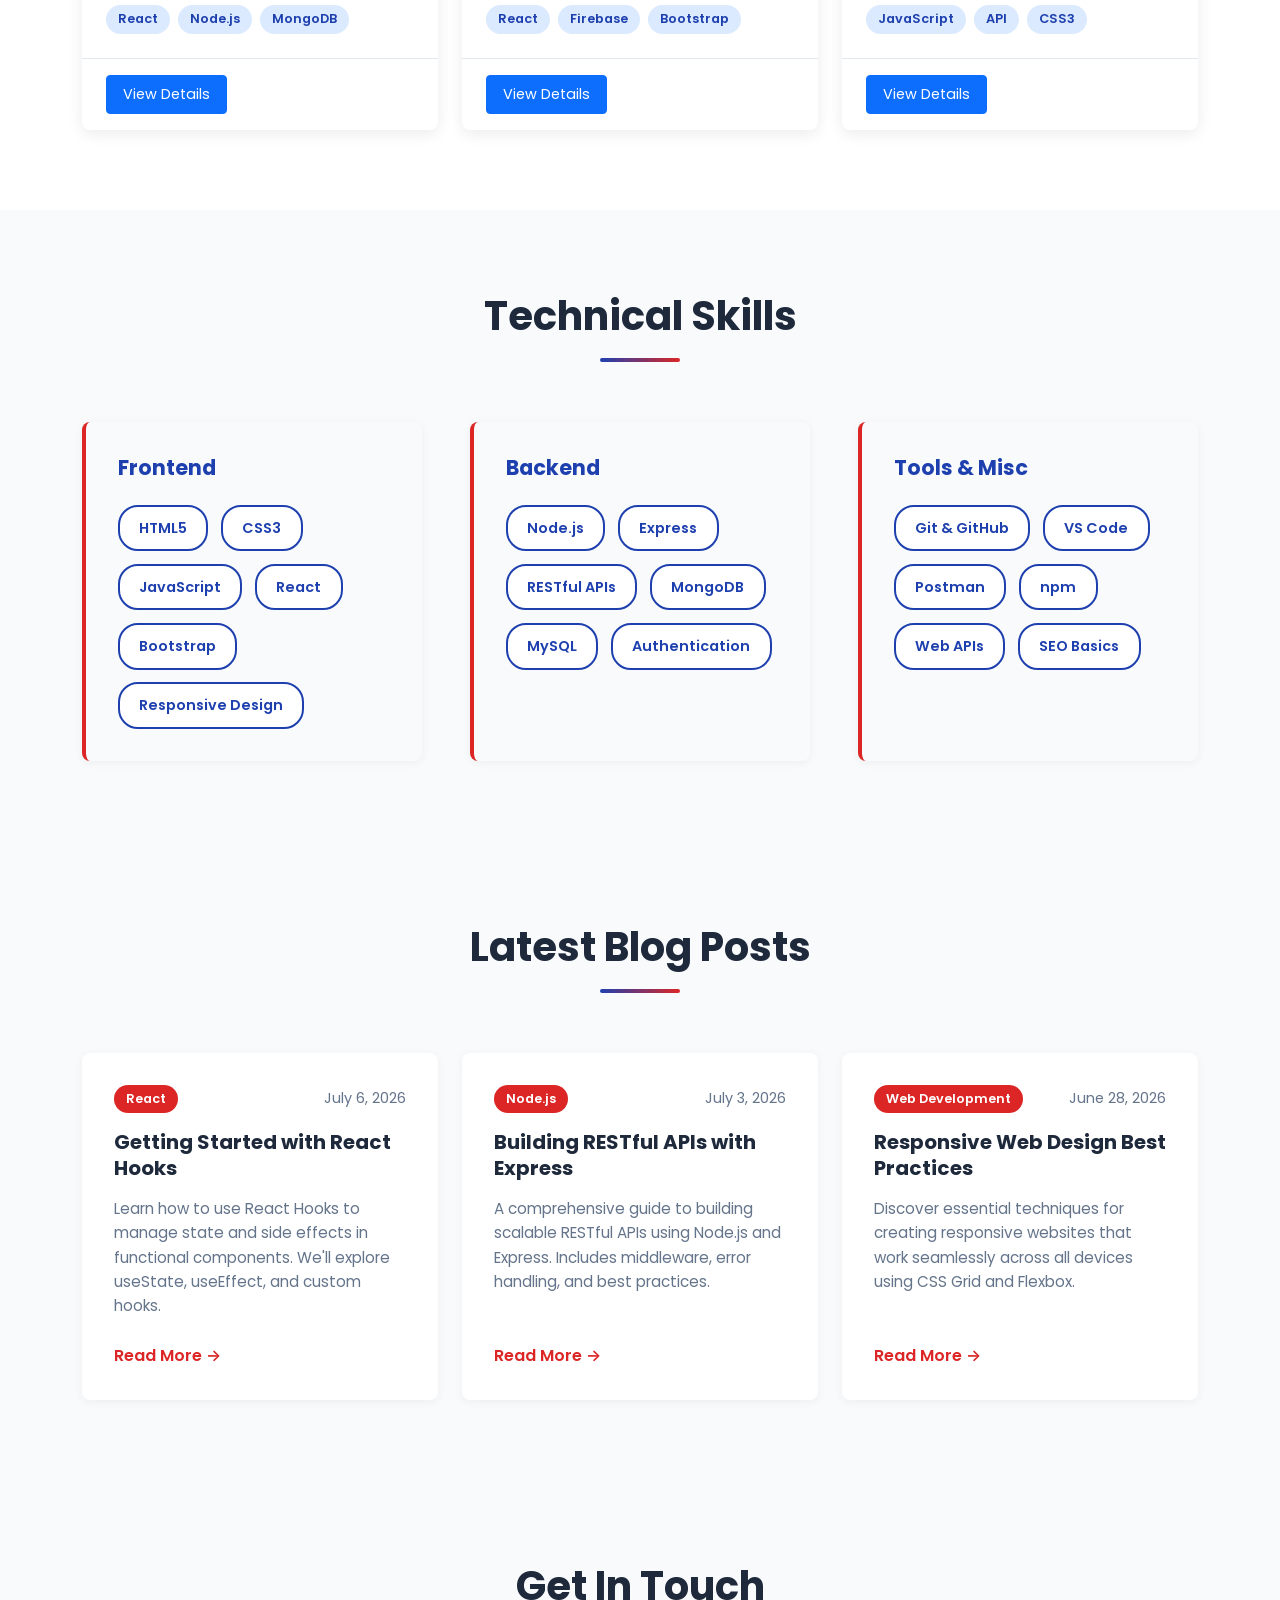
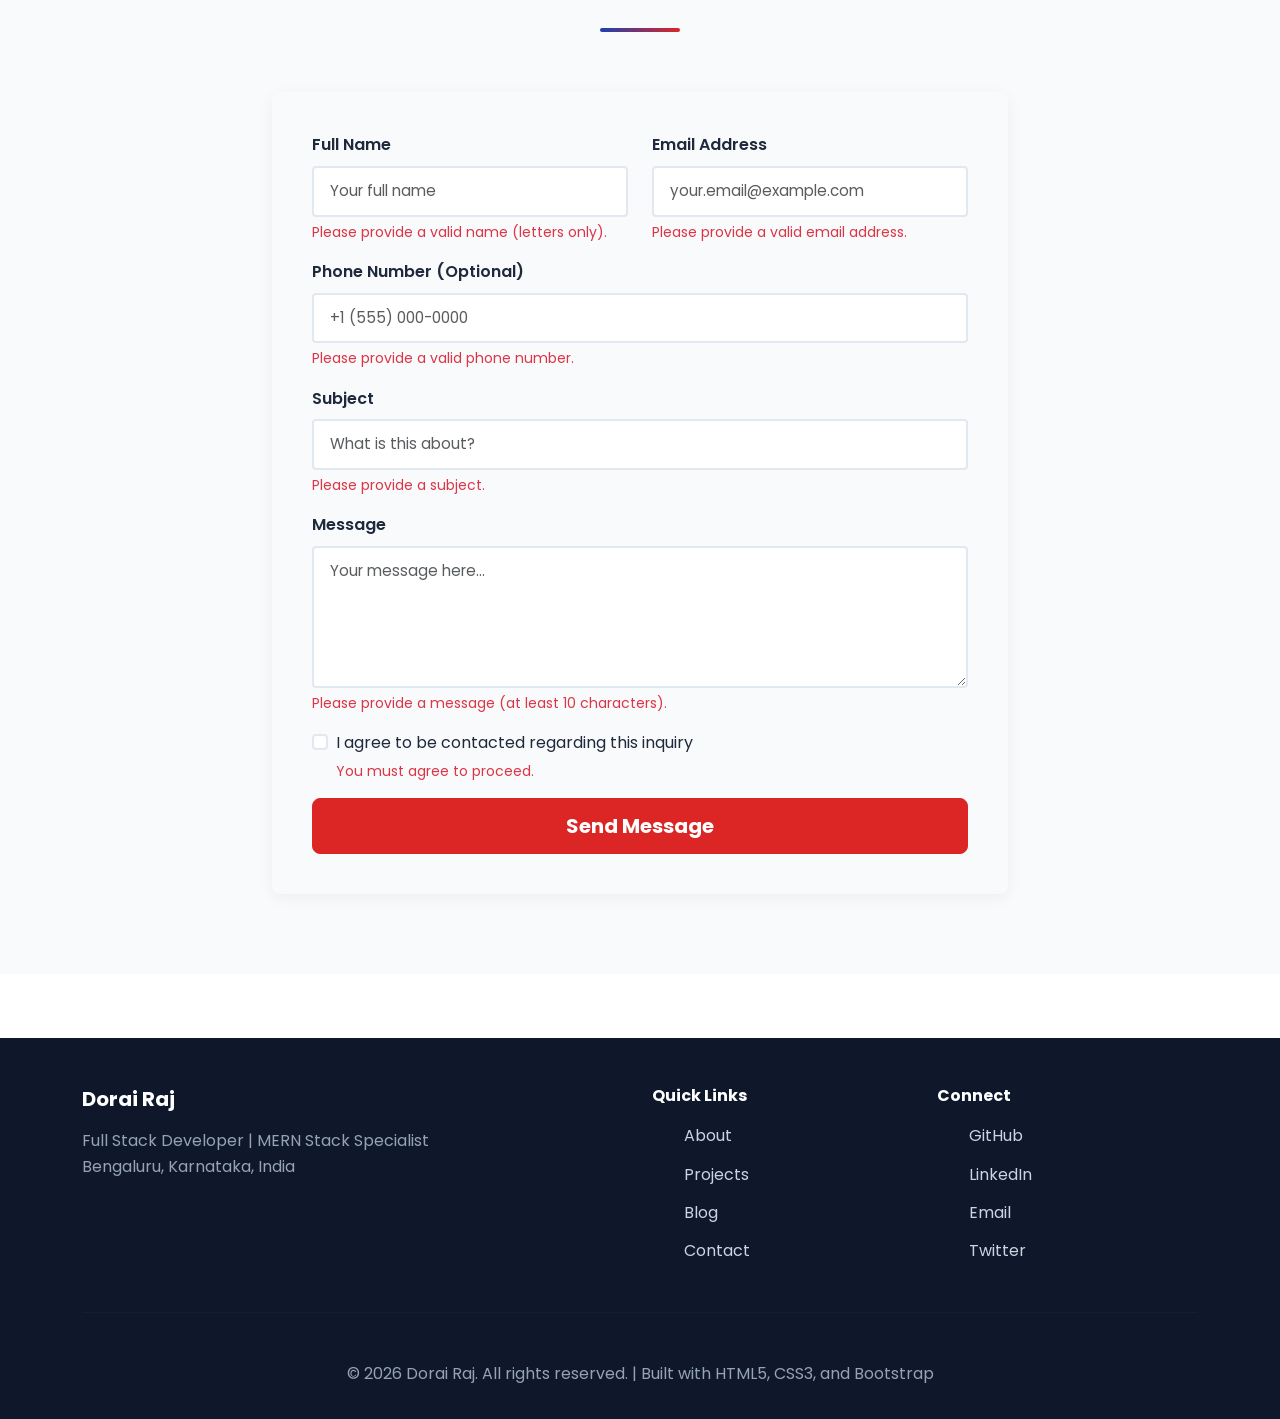
==== commit d475adf9: "Complete redesign: Full Stack portfolio with semantic HTML5, responsive design, blog, skills grid, c" ====
--- a/Entri App Assignment 5/index.html
+++ b/Entri App Assignment 5/index.html
@@ -3,24 +3,18 @@
 <head>
     <meta charset="UTF-8">
     <meta name="viewport" content="width=device-width, initial-scale=1.0">
-    <title>Dorai Raj | Portfolio</title>
-    <meta name="description" content="Portfolio of Dorai Raj — Project Manager & Business Solutions Specialist based in Bengaluru.">
+    <title>Dorai Raj - Full Stack Developer | Portfolio</title>
+    <meta name="description" content="Full Stack Web Developer showcasing MERN Stack projects and professional expertise.">
     <link rel="icon" href="favicon.svg" type="image/svg+xml">
-
+    
     <!-- Bootstrap 5 CDN -->
     <link href="https://cdn.jsdelivr.net/npm/bootstrap@5.3.2/dist/css/bootstrap.min.css" rel="stylesheet">
-
+    
     <!-- Google Fonts -->
-    <link href="https://fonts.googleapis.com/css2?family=Inter:wght@400;600;700&display=swap" rel="stylesheet">
-
+    <link href="https://fonts.googleapis.com/css2?family=Poppins:wght@400;600;700;800&family=Inter:wght@400;500;600&display=swap" rel="stylesheet">
+    
     <!-- Custom CSS -->
-    <link rel="stylesheet" href="css/custom.css">
-    <style>
-        /* ===== BASE ===== */
-        body {
-            font-family: 'Inter', sans-serif;
-            color: #1a1a2e;
-        }
+    <link rel="stylesheet" href="css/style.css">
 
         /* ===== NAVBAR ===== */
         .navbar {
@@ -309,585 +303,536 @@
             box-shadow: 0 4px 20px rgba(15,52,96,0.15);
         }
 
-        /* ===== RESPONSIVE TWEAKS ===== */
-        @media (max-width: 767px) {
-            #hero h1 { font-size: 2rem; }
-            .section-title { font-size: 1.6rem; }
-            .testimonial-card { padding: 28px 20px; }
-        }
-    </style>
 </head>
 <body>
-
-<!-- ========== 1. NAVBAR ========== -->
-<nav class="navbar navbar-expand-lg sticky-top">
-    <div class="container">
-        <!-- Brand -->
-        <a class="navbar-brand" href="#">Dorai Raj</a>
-
-        <!-- Mobile Toggler -->
-        <button class="navbar-toggler border-0" type="button"
-            data-bs-toggle="collapse" data-bs-target="#navbarNav"
-            aria-controls="navbarNav" aria-expanded="false"
-            aria-label="Toggle navigation">
-            <span class="navbar-toggler-icon" style="filter:invert(1);"></span>
-        </button>
-
-        <!-- Nav Links -->
-        <div class="collapse navbar-collapse" id="navbarNav">
-            <ul class="navbar-nav ms-auto">
-                <li class="nav-item"><a class="nav-link" href="#hero">Home</a></li>
-                <li class="nav-item"><a class="nav-link" href="#about">About</a></li>
-                <li class="nav-item"><a class="nav-link" href="#services">Services</a></li>
-                <li class="nav-item"><a class="nav-link" href="#gallery">Gallery</a></li>
-                <li class="nav-item"><a class="nav-link" href="#testimonials">Testimonials</a></li>
-                <li class="nav-item"><a class="nav-link" href="#contact">Contact</a></li>
-            </ul>
+    
+    <!-- ============ HEADER & NAVIGATION ============ -->
+    <header>
+        <nav class="navbar navbar-expand-lg sticky-top navbar-dark">
+            <div class="container-fluid">
+                <a class="navbar-brand" href="#home">
+                    <span class="brand-name">Dorai Raj</span>
+                </a>
+                <button class="navbar-toggler" type="button" data-bs-toggle="collapse" data-bs-target="#navbarNav" aria-controls="navbarNav" aria-expanded="false" aria-label="Toggle navigation">
+                    <span class="navbar-toggler-icon"></span>
+                </button>
+                <div class="collapse navbar-collapse" id="navbarNav">
+                    <ul class="navbar-nav ms-auto">
+                        <li class="nav-item"><a class="nav-link" href="#hero">Home</a></li>
+                        <li class="nav-item"><a class="nav-link" href="#about">About</a></li>
+                        <li class="nav-item"><a class="nav-link" href="#projects">Projects</a></li>
+                        <li class="nav-item"><a class="nav-link" href="#skills">Skills</a></li>
+                        <li class="nav-item"><a class="nav-link" href="#blog">Blog</a></li>
+                        <li class="nav-item"><a class="nav-link" href="#contact">Contact</a></li>
+                    </ul>
+                </div>
+            </div>
+        </nav>
+    </header>
+
+    <!-- ============ MAIN CONTENT ============ -->
+    <main>
+        
+        <!-- ===== HERO SECTION ===== -->
+        <section id="hero" class="hero-section">
+            <div class="hero-background"></div>
+            <div class="hero-overlay"></div>
+            <div class="container h-100">
+                <div class="row align-items-center h-100">
+                    <div class="col-lg-7 hero-content">
+                        <h1 class="hero-title">Hi, I'm <span class="accent">Dorai Raj</span></h1>
+                        <p class="hero-subtitle">Full Stack Web Developer | MERN Stack Specialist</p>
+                        <p class="hero-description">
+                            Building responsive, scalable, and user-centric web applications with modern technologies.
+                            10+ years of experience in software development and enterprise solutions.
+                        </p>
+                        <div class="hero-buttons">
+                            <a href="#projects" class="btn btn-primary">View My Work</a>
+                            <a href="#contact" class="btn btn-outline-light">Get In Touch</a>
+                        </div>
+                    </div>
+                    <div class="col-lg-5 d-none d-lg-block">
+                        <img src="images/Dorai.jpg" alt="Dorai Raj - Full Stack Developer" class="hero-image">
+                    </div>
+                </div>
+            </div>
+        </section>
+
+        <!-- ===== ABOUT SECTION ===== -->
+        <section id="about" class="about-section">
+            <div class="container">
+                <div class="section-header">
+                    <h2>About Me</h2>
+                    <div class="section-divider"></div>
+                </div>
+                
+                <div class="row align-items-center">
+                    <div class="col-lg-4 mb-4 mb-lg-0 text-center">
+                        <img src="images/Dorai.jpg" alt="Dorai Raj" class="about-image">
+                    </div>
+                    <div class="col-lg-8">
+                        <h3>Full Stack Developer & Solutions Architect</h3>
+                        <p>
+                            I'm a passionate full-stack web developer with expertise in building modern, responsive web applications 
+                            using the MERN stack (MongoDB, Express, React, Node.js). With a strong foundation in both frontend and backend 
+                            development, I create seamless user experiences and robust server-side solutions.
+                        </p>
+                        <p>
+                            My journey in tech has equipped me with skills in HTML5, CSS3, JavaScript ES6+, React, Redux, Node.js, 
+                            Express, MongoDB, and various other technologies. I'm committed to writing clean, maintainable code and 
+                            staying updated with the latest industry trends.
+                        </p>
+                        <h4 class="mt-4">Expertise Areas:</h4>
+                        <ul class="expertise-list">
+                            <li>Frontend: React, Bootstrap, Responsive Design</li>
+                            <li>Backend: Node.js, Express, RESTful APIs</li>
+                            <li>Database: MongoDB, MySQL</li>
+                            <li>Tools: Git, GitHub, VS Code, Postman</li>
+                        </ul>
+                    </div>
+                </div>
+            </div>
+        </section>
+
+        <!-- ===== PROJECTS SECTION ===== -->
+        <section id="projects" class="projects-section">
+            <div class="container">
+                <div class="section-header">
+                    <h2>Featured Projects</h2>
+                    <div class="section-divider"></div>
+                </div>
+
+                <div class="row g-4">
+                    <!-- Project 1 -->
+                    <div class="col-md-6 col-lg-4">
+                        <div class="card project-card">
+                            <img src="images/Dorai.jpg" class="card-img-top" alt="E-Commerce Platform">
+                            <div class="card-body">
+                                <h5 class="card-title">E-Commerce Platform</h5>
+                                <p class="card-text">Full-stack MERN application with product catalog, shopping cart, and payment integration.</p>
+                                <div class="project-tech">
+                                    <span class="tech-badge">React</span>
+                                    <span class="tech-badge">Node.js</span>
+                                    <span class="tech-badge">MongoDB</span>
+                                </div>
+                            </div>
+                            <div class="card-footer bg-transparent">
+                                <button class="btn btn-sm btn-primary" data-bs-toggle="modal" data-bs-target="#projectModal1">View Details</button>
+                            </div>
+                        </div>
+                    </div>
+
+                    <!-- Project 2 -->
+                    <div class="col-md-6 col-lg-4">
+                        <div class="card project-card">
+                            <img src="images/Dorai.jpg" class="card-img-top" alt="Task Management App">
+                            <div class="card-body">
+                                <h5 class="card-title">Task Management App</h5>
+                                <p class="card-text">Collaborative task management tool with real-time updates and team collaboration features.</p>
+                                <div class="project-tech">
+                                    <span class="tech-badge">React</span>
+                                    <span class="tech-badge">Firebase</span>
+                                    <span class="tech-badge">Bootstrap</span>
+                                </div>
+                            </div>
+                            <div class="card-footer bg-transparent">
+                                <button class="btn btn-sm btn-primary" data-bs-toggle="modal" data-bs-target="#projectModal2">View Details</button>
+                            </div>
+                        </div>
+                    </div>
+
+                    <!-- Project 3 -->
+                    <div class="col-md-6 col-lg-4">
+                        <div class="card project-card">
+                            <img src="images/Dorai.jpg" class="card-img-top" alt="Weather App">
+                            <div class="card-body">
+                                <h5 class="card-title">Weather Application</h5>
+                                <p class="card-text">Real-time weather app with location-based forecasts and interactive weather visualizations.</p>
+                                <div class="project-tech">
+                                    <span class="tech-badge">JavaScript</span>
+                                    <span class="tech-badge">API</span>
+                                    <span class="tech-badge">CSS3</span>
+                                </div>
+                            </div>
+                            <div class="card-footer bg-transparent">
+                                <button class="btn btn-sm btn-primary" data-bs-toggle="modal" data-bs-target="#projectModal3">View Details</button>
+                            </div>
+                        </div>
+                    </div>
+                </div>
+            </div>
+        </section>
+
+        <!-- ===== SKILLS SECTION ===== -->
+        <section id="skills" class="skills-section">
+            <div class="container">
+                <div class="section-header">
+                    <h2>Technical Skills</h2>
+                    <div class="section-divider"></div>
+                </div>
+
+                <div class="skills-grid">
+                    <!-- Frontend Skills -->
+                    <div class="skill-category">
+                        <h4>Frontend</h4>
+                        <div class="skill-items">
+                            <span class="skill-item">HTML5</span>
+                            <span class="skill-item">CSS3</span>
+                            <span class="skill-item">JavaScript</span>
+                            <span class="skill-item">React</span>
+                            <span class="skill-item">Bootstrap</span>
+                            <span class="skill-item">Responsive Design</span>
+                        </div>
+                    </div>
+
+                    <!-- Backend Skills -->
+                    <div class="skill-category">
+                        <h4>Backend</h4>
+                        <div class="skill-items">
+                            <span class="skill-item">Node.js</span>
+                            <span class="skill-item">Express</span>
+                            <span class="skill-item">RESTful APIs</span>
+                            <span class="skill-item">MongoDB</span>
+                            <span class="skill-item">MySQL</span>
+                            <span class="skill-item">Authentication</span>
+                        </div>
+                    </div>
+
+                    <!-- Tools & Others -->
+                    <div class="skill-category">
+                        <h4>Tools & Misc</h4>
+                        <div class="skill-items">
+                            <span class="skill-item">Git & GitHub</span>
+                            <span class="skill-item">VS Code</span>
+                            <span class="skill-item">Postman</span>
+                            <span class="skill-item">npm</span>
+                            <span class="skill-item">Web APIs</span>
+                            <span class="skill-item">SEO Basics</span>
+                        </div>
+                    </div>
+                </div>
+            </div>
+        </section>
+
+        <!-- ===== BLOG SECTION ===== -->
+        <section id="blog" class="blog-section">
+            <div class="container">
+                <div class="section-header">
+                    <h2>Latest Blog Posts</h2>
+                    <div class="section-divider"></div>
+                </div>
+
+                <div class="row g-4">
+                    <!-- Blog Post 1 -->
+                    <article class="col-md-6 col-lg-4">
+                        <div class="blog-card">
+                            <div class="blog-header">
+                                <span class="blog-category">React</span>
+                                <time class="blog-date">July 6, 2026</time>
+                            </div>
+                            <h3 class="blog-title">Getting Started with React Hooks</h3>
+                            <p class="blog-excerpt">
+                                Learn how to use React Hooks to manage state and side effects in functional components. 
+                                We'll explore useState, useEffect, and custom hooks.
+                            </p>
+                            <a href="#" class="blog-link">Read More →</a>
+                        </div>
+                    </article>
+
+                    <!-- Blog Post 2 -->
+                    <article class="col-md-6 col-lg-4">
+                        <div class="blog-card">
+                            <div class="blog-header">
+                                <span class="blog-category">Node.js</span>
+                                <time class="blog-date">July 3, 2026</time>
+                            </div>
+                            <h3 class="blog-title">Building RESTful APIs with Express</h3>
+                            <p class="blog-excerpt">
+                                A comprehensive guide to building scalable RESTful APIs using Node.js and Express. 
+                                Includes middleware, error handling, and best practices.
+                            </p>
+                            <a href="#" class="blog-link">Read More →</a>
+                        </div>
+                    </article>
+
+                    <!-- Blog Post 3 -->
+                    <article class="col-md-6 col-lg-4">
+                        <div class="blog-card">
+                            <div class="blog-header">
+                                <span class="blog-category">Web Development</span>
+                                <time class="blog-date">June 28, 2026</time>
+                            </div>
+                            <h3 class="blog-title">Responsive Web Design Best Practices</h3>
+                            <p class="blog-excerpt">
+                                Discover essential techniques for creating responsive websites that work seamlessly 
+                                across all devices using CSS Grid and Flexbox.
+                            </p>
+                            <a href="#" class="blog-link">Read More →</a>
+                        </div>
+                    </article>
+                </div>
+            </div>
+        </section>
+
+        <!-- ===== CONTACT SECTION ===== -->
+        <section id="contact" class="contact-section">
+            <div class="container">
+                <div class="section-header">
+                    <h2>Get In Touch</h2>
+                    <div class="section-divider"></div>
+                </div>
+
+                <div class="row justify-content-center">
+                    <div class="col-lg-8">
+                        <form id="contactForm" class="contact-form needs-validation" novalidate>
+                            <div class="row mb-3">
+                                <div class="col-md-6">
+                                    <label for="name" class="form-label">Full Name</label>
+                                    <input 
+                                        type="text" 
+                                        class="form-control" 
+                                        id="name" 
+                                        name="name" 
+                                        placeholder="Your full name"
+                                        pattern="[A-Za-z\s]+"
+                                        required>
+                                    <div class="invalid-feedback">
+                                        Please provide a valid name (letters only).
+                                    </div>
+                                </div>
+                                <div class="col-md-6">
+                                    <label for="email" class="form-label">Email Address</label>
+                                    <input 
+                                        type="email" 
+                                        class="form-control" 
+                                        id="email" 
+                                        name="email" 
+                                        placeholder="your.email@example.com"
+                                        required>
+                                    <div class="invalid-feedback">
+                                        Please provide a valid email address.
+                                    </div>
+                                </div>
+                            </div>
+
+                            <div class="mb-3">
+                                <label for="phone" class="form-label">Phone Number (Optional)</label>
+                                <input 
+                                    type="tel" 
+                                    class="form-control" 
+                                    id="phone" 
+                                    name="phone" 
+                                    placeholder="+1 (555) 000-0000">
+                                <div class="invalid-feedback">
+                                    Please provide a valid phone number.
+                                </div>
+                            </div>
+
+                            <div class="mb-3">
+                                <label for="subject" class="form-label">Subject</label>
+                                <input 
+                                    type="text" 
+                                    class="form-control" 
+                                    id="subject" 
+                                    name="subject" 
+                                    placeholder="What is this about?"
+                                    required>
+                                <div class="invalid-feedback">
+                                    Please provide a subject.
+                                </div>
+                            </div>
+
+                            <div class="mb-3">
+                                <label for="message" class="form-label">Message</label>
+                                <textarea 
+                                    class="form-control" 
+                                    id="message" 
+                                    name="message" 
+                                    rows="5" 
+                                    placeholder="Your message here..."
+                                    minlength="10"
+                                    required></textarea>
+                                <div class="invalid-feedback">
+                                    Please provide a message (at least 10 characters).
+                                </div>
+                            </div>
+
+                            <div class="form-check mb-3">
+                                <input 
+                                    type="checkbox" 
+                                    class="form-check-input" 
+                                    id="terms" 
+                                    name="terms"
+                                    required>
+                                <label class="form-check-label" for="terms">
+                                    I agree to be contacted regarding this inquiry
+                                </label>
+                                <div class="invalid-feedback">
+                                    You must agree to proceed.
+                                </div>
+                            </div>
+
+                            <button type="submit" class="btn btn-primary btn-lg w-100">Send Message</button>
+                        </form>
+                    </div>
+                </div>
+            </div>
+        </section>
+
+    </main>
+    <!-- ============ FOOTER ============ -->
+    <footer class="footer">
+        <div class="container">
+            <div class="row mb-4">
+                <div class="col-md-6">
+                    <h5>Dorai Raj</h5>
+                    <p>Full Stack Developer | MERN Stack Specialist</p>
+                    <p>Bengaluru, Karnataka, India</p>
+                </div>
+                <div class="col-md-3">
+                    <h6>Quick Links</h6>
+                    <ul class="footer-links">
+                        <li><a href="#about">About</a></li>
+                        <li><a href="#projects">Projects</a></li>
+                        <li><a href="#blog">Blog</a></li>
+                        <li><a href="#contact">Contact</a></li>
+                    </ul>
+                </div>
+                <div class="col-md-3">
+                    <h6>Connect</h6>
+                    <ul class="footer-links">
+                        <li><a href="https://github.com" target="_blank">GitHub</a></li>
+                        <li><a href="https://linkedin.com" target="_blank">LinkedIn</a></li>
+                        <li><a href="mailto:email@example.com">Email</a></li>
+                        <li><a href="https://twitter.com" target="_blank">Twitter</a></li>
+                    </ul>
+                </div>
+            </div>
+            <hr>
+            <div class="text-center py-3">
+                <p>&copy; 2026 Dorai Raj. All rights reserved. | Built with HTML5, CSS3, and Bootstrap</p>
+            </div>
+        </div>
+    </footer>
+    <!-- ============ MODALS ============ -->
+    <!-- Project Modal 1 -->
+    <div class="modal fade" id="projectModal1" tabindex="-1" aria-labelledby="projectModal1Label" aria-hidden="true">
+        <div class="modal-dialog modal-lg">
+            <div class="modal-content">
+                <div class="modal-header">
+                    <h5 class="modal-title" id="projectModal1Label">E-Commerce Platform</h5>
+                    <button type="button" class="btn-close" data-bs-dismiss="modal" aria-label="Close"></button>
+                </div>
+                <div class="modal-body">
+                    <img src="images/Dorai.jpg" class="img-fluid mb-3" alt="E-Commerce Platform">
+                    <h6>Project Overview</h6>
+                    <p>A comprehensive full-stack e-commerce platform built with MERN stack.</p>
+                    <h6>Features:</h6>
+                    <ul>
+                        <li>Product catalog with filtering and search</li>
+                        <li>Shopping cart and checkout process</li>
+                        <li>Payment gateway integration</li>
+                        <li>User authentication and profiles</li>
+                        <li>Order tracking and history</li>
+                    </ul>
+                    <h6>Technologies Used:</h6>
+                    <p>React, Redux, Node.js, Express, MongoDB, Stripe API</p>
+                </div>
+                <div class="modal-footer">
+                    <button type="button" class="btn btn-secondary" data-bs-dismiss="modal">Close</button>
+                    <a href="#" class="btn btn-primary">View Project</a>
+                </div>
+            </div>
         </div>
     </div>
-</nav>
-<!-- END NAVBAR -->
-
-
-<!-- ========== 2. HERO SECTION ========== -->
-<section id="hero">
-    <div class="container">
-        <div class="row align-items-center min-vh-100 py-5">
-
-            <!-- Left: Text -->
-            <div class="col-lg-7 col-md-8">
-                <p class="text-uppercase fw-bold mb-2" style="color:#e94560; letter-spacing:2px;">
-                    Project Manager & Business Solutions
-                </p>
-                <h1>
-                    Hi, I'm <span>Dorai Raj</span><br>
-                    Enterprise Solutions Expert
-                </h1>
-                <p class="mt-3 mb-4">
-                    10+ years delivering ERP, POS, PLM, and Agile implementations
-                    across global fashion & retail enterprises.
-                </p>
-                <div class="d-flex flex-wrap gap-3">
-                    <a href="#services" class="btn-primary-custom text-decoration-none">
-                        View My Work
-                    </a>
-                    <a href="#contact" class="btn-outline-custom text-decoration-none">
-                        Get In Touch
-                    </a>
-                </div>
-            </div>
-
-            <!-- Right: Profile Photo -->
-            <div class="col-lg-5 col-md-4 mt-5 mt-md-0 text-center d-none d-md-block">
-                <img
-                    src="images/Dorai.jpg"
-                    alt="Dorai Raj, Project Manager based in Bengaluru"
-                    class="profile-photo">
-                <!-- Stats below photo -->
-                <div class="row g-2 mt-4">
-                    <div class="col-6">
-                        <div class="p-3 rounded" style="background:rgba(233,69,96,0.12);">
-                            <div style="font-size:1.6rem; font-weight:700; color:#e94560;">10+</div>
-                            <div style="color:#b0b8d1; font-size:0.82rem;">Years Experience</div>
-                        </div>
-                    </div>
-                    <div class="col-6">
-                        <div class="p-3 rounded" style="background:rgba(255,255,255,0.06);">
-                            <div style="font-size:1.6rem; font-weight:700; color:#e94560;">3+</div>
-                            <div style="color:#b0b8d1; font-size:0.82rem;">Major Projects</div>
-                        </div>
-                    </div>
-                </div>
-            </div>
-
+
+    <!-- Project Modal 2 -->
+    <div class="modal fade" id="projectModal2" tabindex="-1" aria-labelledby="projectModal2Label" aria-hidden="true">
+        <div class="modal-dialog modal-lg">
+            <div class="modal-content">
+                <div class="modal-header">
+                    <h5 class="modal-title" id="projectModal2Label">Task Management App</h5>
+                    <button type="button" class="btn-close" data-bs-dismiss="modal" aria-label="Close"></button>
+                </div>
+                <div class="modal-body">
+                    <img src="images/Dorai.jpg" class="img-fluid mb-3" alt="Task Management App">
+                    <h6>Project Overview</h6>
+                    <p>A collaborative task management application with real-time updates.</p>
+                    <h6>Features:</h6>
+                    <ul>
+                        <li>Create, edit, and delete tasks</li>
+                        <li>Real-time collaboration with team members</li>
+                        <li>Task prioritization and categorization</li>
+                        <li>Due date reminders and notifications</li>
+                        <li>User authentication and authorization</li>
+                    </ul>
+                    <h6>Technologies Used:</h6>
+                    <p>React, Firebase Realtime Database, Bootstrap, JavaScript</p>
+                </div>
+                <div class="modal-footer">
+                    <button type="button" class="btn btn-secondary" data-bs-dismiss="modal">Close</button>
+                    <a href="#" class="btn btn-primary">View Project</a>
+                </div>
+            </div>
         </div>
     </div>
-</section>
-<!-- END HERO -->
-
-
-<!-- ========== 3. ABOUT / FEATURES SECTION ========== -->
-<section id="about">
-    <div class="container">
-        <div class="text-center">
-            <h2 class="section-title">About Me</h2>
-            <div class="section-underline"></div>
-        </div>
-
-        <!-- Bio Row -->
-        <div class="row align-items-center mb-5">
-            <div class="col-md-6 mb-4 mb-md-0">
-                <!-- Profile photo in About section -->
-                <div class="d-flex align-items-center gap-4 mb-4">
-                    <img
-                        src="images/Dorai.jpg"
-                        alt="Dorai Raj, Project Manager based in Bengaluru"
-                        class="about-photo">
-                    <div>
-                        <h4 class="fw-bold mb-1" style="color:#0f3460;">Dorai Raj</h4>
-                        <p class="mb-0" style="color:#e94560; font-weight:600;">
-                            Business Solutions Specialist
-                        </p>
-                        <p class="mb-0" style="color:#888; font-size:0.9rem;">
-                            Bengaluru, Karnataka
-                        </p>
-                    </div>
-                </div>
-                <h4 class="fw-bold" style="color:#0f3460;">
-                    About Me
-                </h4>
-                <p class="mt-3" style="line-height:1.8; color:#444;">
-                    Currently at <strong>Dr. Martens plc</strong>, contributing to
-                    Distribution & Wholesale product groups using Agile methodology.
-                    Previously at <strong>Aditya Birla Fashion & Retail</strong> for
-                    nearly 3 years, leading ERP and PLM implementations.
-                </p>
-                <p style="line-height:1.8; color:#444;">
-                    Based in Bengaluru, Karnataka — bridging business needs and
-                    technology solutions across global enterprise environments.
-                </p>
-            </div>
-            <div class="col-md-6">
-                <!-- Skills list as badges -->
-                <div class="d-flex flex-wrap gap-2">
-                    <span class="badge bg-primary px-3 py-2">Microsoft D365</span>
-                    <span class="badge bg-danger px-3 py-2">ERP Implementation</span>
-                    <span class="badge bg-primary px-3 py-2">Unicommerce OMS/WMS</span>
-                    <span class="badge bg-danger px-3 py-2">Simplex PLM</span>
-                    <span class="badge bg-primary px-3 py-2">Agile / Scrum</span>
-                    <span class="badge bg-danger px-3 py-2">QA & UAT Testing</span>
-                    <span class="badge bg-primary px-3 py-2">Stakeholder Management</span>
-                    <span class="badge bg-danger px-3 py-2">Middleware Integration</span>
-                    <span class="badge bg-primary px-3 py-2">Change Control</span>
-                    <span class="badge bg-danger px-3 py-2">Risk Management</span>
-                </div>
-            </div>
-        </div>
-
-        <!-- Feature Cards Row: 1 col mobile, 3 col desktop -->
-        <div class="row g-4">
-            <div class="col-12 col-md-4">
-                <div class="feature-card text-center">
-                    <div class="feature-icon">⚙️</div>
-                    <h5>ERP Expert</h5>
-                    <p style="color:#666; font-size:0.95rem;">
-                        Deep experience with Microsoft D365 implementation,
-                        configuration, and end-user training across enterprise environments.
-                    </p>
-                </div>
-            </div>
-            <div class="col-12 col-md-4">
-                <div class="feature-card text-center">
-                    <div class="feature-icon">🔗</div>
-                    <h5>Integration Specialist</h5>
-                    <p style="color:#666; font-size:0.95rem;">
-                        Skilled in middleware and application integration, connecting
-                        POS, PLM, OMS, and WMS systems seamlessly.
-                    </p>
-                </div>
-            </div>
-            <div class="col-12 col-md-4">
-                <div class="feature-card text-center">
-                    <div class="feature-icon">📋</div>
-                    <h5>Agile Practitioner</h5>
-                    <p style="color:#666; font-size:0.95rem;">
-                        Sprint planning, QA regression testing, stakeholder
-                        communication, and BAU support across multiple time zones.
-                    </p>
-                </div>
-            </div>
-        </div>
-
-    </div>
-</section>
-<!-- END ABOUT -->
-
-
-<!-- ========== 4. SERVICES / CARDS SECTION ========== -->
-<section id="services">
-    <div class="container">
-        <div class="text-center">
-            <h2 class="section-title">My Projects</h2>
-            <div class="section-underline"></div>
-        </div>
-
-        <!-- Responsive: 1 col (mobile), 2 col (tablet), 3 col (desktop) -->
-        <div class="row g-4">
-
-            <!-- Card 1 -->
-            <div class="col-12 col-sm-6 col-lg-4">
-                <div class="card service-card h-100">
-                    <div class="card-body p-4">
-                        <span class="service-badge">Current</span>
-                        <h5 class="card-title mt-3">D365 ERP Rollout</h5>
-                        <h6 class="card-subtitle mb-2 text-muted">Dr. Martens plc</h6>
-                        <p class="card-text mt-3" style="color:#555; font-size:0.93rem;">
-                            Contributing to the Distribution & Wholesale product group.
-                            Responsibilities include business process documentation,
-                            sprint planning, QA regression testing, and BAU support.
-                        </p>
-                        <ul class="list-unstyled mt-3" style="font-size:0.88rem; color:#888;">
-                            <li>📌 Role: Business Solutions Specialist</li>
-                            <li>📅 Dec 2025 – Present</li>
-                        </ul>
-                    </div>
-                    <div class="card-footer bg-white border-0 pb-4 px-4">
-                        <a href="https://www.drmartens.com" target="_blank"
-                            class="btn btn-sm text-white fw-bold"
-                            style="background:#e94560; border-radius:4px;">
-                            Visit Dr. Martens →
-                        </a>
-                    </div>
-                </div>
-            </div>
-
-            <!-- Card 2 -->
-            <div class="col-12 col-sm-6 col-lg-4">
-                <div class="card service-card h-100">
-                    <div class="card-body p-4">
-                        <span class="service-badge">Completed</span>
-                        <h5 class="card-title mt-3">Unicommerce OMS/WMS</h5>
-                        <h6 class="card-subtitle mb-2 text-muted">ABFRL</h6>
-                        <p class="card-text mt-3" style="color:#555; font-size:0.93rem;">
-                            Led implementation of Unicommerce for Fashion & Retail,
-                            enabling omnichannel order and warehouse management.
-                            Managed middleware integrations and post-go-live support.
-                        </p>
-                        <ul class="list-unstyled mt-3" style="font-size:0.88rem; color:#888;">
-                            <li>📌 Role: IT Associate Project Manager</li>
-                            <li>📅 Feb 2023 – Dec 2025</li>
-                        </ul>
-                    </div>
-                    <div class="card-footer bg-white border-0 pb-4 px-4">
-                        <a href="https://www.abfrl.com" target="_blank"
-                            class="btn btn-sm text-white fw-bold"
-                            style="background:#e94560; border-radius:4px;">
-                            Visit ABFRL →
-                        </a>
-                    </div>
-                </div>
-            </div>
-
-            <!-- Card 3 -->
-            <div class="col-12 col-sm-6 col-lg-4">
-                <div class="card service-card h-100">
-                    <div class="card-body p-4">
-                        <span class="service-badge">Completed</span>
-                        <h5 class="card-title mt-3">PLM (Simplex) Integration</h5>
-                        <h6 class="card-subtitle mb-2 text-muted">ABFRL</h6>
-                        <p class="card-text mt-3" style="color:#555; font-size:0.93rem;">
-                            Implemented Simplex PLM and integrated it with enterprise
-                            applications via middleware. Managed milestones, tracked
-                            risks, and ensured stakeholder training throughout delivery.
-                        </p>
-                        <ul class="list-unstyled mt-3" style="font-size:0.88rem; color:#888;">
-                            <li>📌 Role: Project Manager</li>
-                            <li>📅 Jul 2023 – Dec 2025</li>
-                        </ul>
-                    </div>
-                    <div class="card-footer bg-white border-0 pb-4 px-4">
-                        <a href="https://www.abfrl.com" target="_blank"
-                            class="btn btn-sm text-white fw-bold"
-                            style="background:#e94560; border-radius:4px;">
-                            Visit ABFRL →
-                        </a>
-                    </div>
-                </div>
-            </div>
-
+
+    <!-- Project Modal 3 -->
+    <div class="modal fade" id="projectModal3" tabindex="-1" aria-labelledby="projectModal3Label" aria-hidden="true">
+        <div class="modal-dialog modal-lg">
+            <div class="modal-content">
+                <div class="modal-header">
+                    <h5 class="modal-title" id="projectModal3Label">Weather Application</h5>
+                    <button type="button" class="btn-close" data-bs-dismiss="modal" aria-label="Close"></button>
+                </div>
+                <div class="modal-body">
+                    <img src="images/Dorai.jpg" class="img-fluid mb-3" alt="Weather App">
+                    <h6>Project Overview</h6>
+                    <p>A real-time weather application with beautiful visualizations.</p>
+                    <h6>Features:</h6>
+                    <ul>
+                        <li>Real-time weather data fetching</li>
+                        <li>Location-based forecasts</li>
+                        <li>Interactive weather charts</li>
+                        <li>Multiple location support</li>
+                        <li>Weather alerts and notifications</li>
+                    </ul>
+                    <h6>Technologies Used:</h6>
+                    <p>JavaScript, OpenWeatherMap API, HTML5, CSS3, Bootstrap</p>
+                </div>
+                <div class="modal-footer">
+                    <button type="button" class="btn btn-secondary" data-bs-dismiss="modal">Close</button>
+                    <a href="#" class="btn btn-primary">View Project</a>
+                </div>
+            </div>
         </div>
     </div>
-</section>
-<!-- END SERVICES -->
-
-
-<!-- ========== 5. IMAGE GALLERY ========== -->
-<section id="gallery">
-    <div class="container">
-        <div class="text-center">
-            <h2 class="section-title">Skills Gallery</h2>
-            <div class="section-underline"></div>
-        </div>
-
-        <!-- Responsive: 1 col mobile, 2 col tablet, 3 col desktop -->
-        <div class="row g-3">
-            <div class="col-12 col-sm-6 col-lg-4">
-                <div class="gallery-item g1">ERP Implementation</div>
-            </div>
-            <div class="col-12 col-sm-6 col-lg-4">
-                <div class="gallery-item g2">Agile / Scrum</div>
-            </div>
-            <div class="col-12 col-sm-6 col-lg-4">
-                <div class="gallery-item g3">Middleware Integration</div>
-            </div>
-            <div class="col-12 col-sm-6 col-lg-4">
-                <div class="gallery-item g4">QA & Regression Testing</div>
-            </div>
-            <div class="col-12 col-sm-6 col-lg-4">
-                <div class="gallery-item g5">Stakeholder Management</div>
-            </div>
-            <div class="col-12 col-sm-6 col-lg-4">
-                <div class="gallery-item g6">Change Control</div>
-            </div>
-        </div>
-
-    </div>
-</section>
-<!-- END GALLERY -->
-
-
-<!-- ========== 6. TESTIMONIALS CAROUSEL ========== -->
-<section id="testimonials">
-    <div class="container">
-        <div class="text-center">
-            <h2 class="section-title">What People Say</h2>
-            <div class="section-underline" style="background:#e94560;"></div>
-        </div>
-
-        <!-- Bootstrap Carousel Component -->
-        <div id="testimonialCarousel" class="carousel slide" data-bs-ride="carousel">
-
-            <!-- Indicators -->
-            <div class="carousel-indicators">
-                <button type="button" data-bs-target="#testimonialCarousel"
-                    data-bs-slide-to="0" class="active" aria-current="true"></button>
-                <button type="button" data-bs-target="#testimonialCarousel"
-                    data-bs-slide-to="1"></button>
-                <button type="button" data-bs-target="#testimonialCarousel"
-                    data-bs-slide-to="2"></button>
-            </div>
-
-            <!-- Slides -->
-            <div class="carousel-inner pb-5">
-
-                <!-- Slide 1 -->
-                <div class="carousel-item active">
-                    <div class="testimonial-card">
-                        <p>
-                            "Dorai's deep expertise in D365 and his ability to translate
-                            complex business requirements into workable solutions made
-                            him an invaluable member of our delivery team."
-                        </p>
-                        <div class="name">Sarah Thompson</div>
-                        <div class="role">Programme Director, Dr. Martens plc</div>
-                    </div>
-                </div>
-
-                <!-- Slide 2 -->
-                <div class="carousel-item">
-                    <div class="testimonial-card">
-                        <p>
-                            "His leadership of the Unicommerce OMS implementation
-                            was outstanding. He managed cross-functional teams with
-                            clarity and delivered on time with excellent documentation."
-                        </p>
-                        <div class="name">Rajan Mehta</div>
-                        <div class="role">IT Director, Aditya Birla Fashion & Retail</div>
-                    </div>
-                </div>
-
-                <!-- Slide 3 -->
-                <div class="carousel-item">
-                    <div class="testimonial-card">
-                        <p>
-                            "A reliable professional with strong analytical skills.
-                            Dorai's approach to stakeholder training and change management
-                            set the benchmark for our future projects."
-                        </p>
-                        <div class="name">Priya Nair</div>
-                        <div class="role">Operations Head, ABFRL</div>
-                    </div>
-                </div>
-
-            </div>
-
-            <!-- Controls -->
-            <button class="carousel-control-prev" type="button"
-                data-bs-target="#testimonialCarousel" data-bs-slide="prev">
-                <span class="carousel-control-prev-icon" aria-hidden="true"></span>
-                <span class="visually-hidden">Previous</span>
-            </button>
-            <button class="carousel-control-next" type="button"
-                data-bs-target="#testimonialCarousel" data-bs-slide="next">
-                <span class="carousel-control-next-icon" aria-hidden="true"></span>
-                <span class="visually-hidden">Next</span>
-            </button>
-
-        </div>
-    </div>
-</section>
-<!-- END TESTIMONIALS -->
-
-
-<!-- ========== 7. CONTACT FORM ========== -->
-<section id="contact">
-    <div class="container">
-        <div class="text-center">
-            <h2 class="section-title">Get In Touch</h2>
-            <div class="section-underline"></div>
-        </div>
-
-        <div class="row justify-content-center">
-            <div class="col-lg-8">
-
-                <!-- Bootstrap Form with validation -->
-                <form class="contact-form needs-validation" novalidate>
-
-                    <!-- Row 1: Name + Email side by side -->
-                    <div class="row g-3 mb-3">
-                        <div class="col-12 col-md-6">
-                            <label for="name" class="form-label">Your Name</label>
-                            <input
-                                type="text"
-                                class="form-control"
-                                id="name"
-                                name="name"
-                                placeholder="Enter your full name"
-                                pattern="[A-Za-z\s]+"
-                                title="Name should contain letters only"
-                                required>
-                            <div class="invalid-feedback">
-                                Please enter your name (letters only).
-                            </div>
-                        </div>
-                        <div class="col-12 col-md-6">
-                            <label for="email" class="form-label">Your Email</label>
-                            <input
-                                type="email"
-                                class="form-control"
-                                id="email"
-                                name="email"
-                                placeholder="Enter your email address"
-                                required>
-                            <div class="invalid-feedback">
-                                Please enter a valid email address.
-                            </div>
-                        </div>
-                    </div>
-
-                    <!-- Row 2: Subject full width -->
-                    <div class="mb-3">
-                        <label for="subject" class="form-label">Subject</label>
-                        <input
-                            type="text"
-                            class="form-control"
-                            id="subject"
-                            name="subject"
-                            placeholder="Enter subject"
-                            required>
-                        <div class="invalid-feedback">
-                            Please enter a subject.
-                        </div>
-                    </div>
-
-                    <!-- Row 3: Message full width -->
-                    <div class="mb-4">
-                        <label for="message" class="form-label">Message</label>
-                        <textarea
-                            class="form-control"
-                            id="message"
-                            name="message"
-                            rows="5"
-                            placeholder="Write your message here..."
-                            required></textarea>
-                        <div class="invalid-feedback">
-                            Please enter your message.
-                        </div>
-                    </div>
-
-                    <!-- Submit Button -->
-                    <div class="text-center">
-                        <button type="submit" class="btn-submit">
-                            Send Message
-                        </button>
-                    </div>
-
-                </form>
-
-            </div>
-        </div>
-    </div>
-</section>
-<!-- END CONTACT -->
-
-
-<!-- ========== 8. FOOTER ========== -->
-<footer>
-    <div class="container">
-        <div class="row g-4">
-
-            <!-- Col 1: Brand -->
-            <div class="col-12 col-md-4">
-                <div class="footer-brand mb-3">Dorai Raj</div>
-                <p style="font-size:0.9rem; line-height:1.7;">
-                    Project Manager & Business Solutions Specialist.<br>
-                    Bengaluru, Karnataka, India.
-                </p>
-                <p style="font-size:0.9rem;">
-                    📧 <a href="mailto:dorai.win@gmail.com">dorai.win@gmail.com</a>
-                </p>
-            </div>
-
-            <!-- Col 2: Quick Links -->
-            <div class="col-6 col-md-2 offset-md-1">
-                <h6>Quick Links</h6>
-                <a href="#hero">Home</a>
-                <a href="#about">About</a>
-                <a href="#services">Projects</a>
-                <a href="#contact">Contact</a>
-            </div>
-
-            <!-- Col 3: Expertise -->
-            <div class="col-6 col-md-2">
-                <h6>Expertise</h6>
-                <a href="#">ERP (D365)</a>
-                <a href="#">PLM (Simplex)</a>
-                <a href="#">OMS / WMS</a>
-                <a href="#">Agile / Scrum</a>
-            </div>
-
-            <!-- Col 4: Social -->
-            <div class="col-12 col-md-3">
-                <h6>Connect</h6>
-                <a href="https://www.linkedin.com" target="_blank">🔗 LinkedIn</a>
-                <a href="https://github.com" target="_blank">💻 GitHub</a>
-                <a href="mailto:dorai.win@gmail.com">✉️ Email</a>
-            </div>
-
-        </div>
-
-        <hr class="footer-divider">
-
-        <div class="text-center" style="font-size:0.88rem;">
-            © 2025 <strong style="color:#fff;">Dorai Raj</strong> —
-            Project Manager & Business Solutions Specialist, Bengaluru, India.
-        </div>
-
-    </div>
-</footer>
-<!-- END FOOTER -->
-
-
-<!-- Bootstrap 5 JS CDN -->
-<script src="https://cdn.jsdelivr.net/npm/bootstrap@5.3.2/dist/js/bootstrap.bundle.min.js"></script>
-
-<!-- Bootstrap Form Validation Script -->
-<script>
-    // Adds Bootstrap validation styles on submit
-    (function () {
-        'use strict';
-        var forms = document.querySelectorAll('.needs-validation');
-        Array.prototype.slice.call(forms).forEach(function (form) {
-            form.addEventListener('submit', function (event) {
-                if (!form.checkValidity()) {
-                    event.preventDefault();
-                    event.stopPropagation();
-                }
-                form.classList.add('was-validated');
+
+    <!-- Bootstrap JS -->
+    <script src="https://cdn.jsdelivr.net/npm/bootstrap@5.3.2/dist/js/bootstrap.bundle.min.js"></script>
+
+    <!-- Form Validation Script -->
+    <script>
+        (function() {
+            'use strict';
+            window.addEventListener('load', function() {
+                var forms = document.querySelectorAll('.needs-validation');
+                Array.prototype.slice.call(forms).forEach(function(form) {
+                    form.addEventListener('submit', function(event) {
+                        if (!form.checkValidity()) {
+                            event.preventDefault();
+                            event.stopPropagation();
+                        } else {
+                            event.preventDefault();
+                            alert('Thank you for your message! I will get back to you soon.');
+                            form.reset();
+                        }
+                        form.classList.add('was-validated');
+                    }, false);
+                });
             }, false);
-        });
-    })();
-</script>
+        })();
+    </script>
 
 </body>
 </html>
--- a/Entri App Assignment 5/css/style.css
+++ b/Entri App Assignment 5/css/style.css
@@ -0,0 +1,774 @@
+/* ========================================
+   Full Stack Developer Portfolio - CSS3
+   Assignment 5: Responsive Portfolio Website
+   ======================================== */
+
+:root {
+    --primary-color: #1e40af;
+    --secondary-color: #dc2626;
+    --dark-bg: #0f172a;
+    --light-bg: #f8fafc;
+    --text-dark: #1e293b;
+    --text-light: #64748b;
+    --border-radius: 8px;
+    --transition: all 0.3s ease;
+}
+
+/* ========== BASE STYLES ========== */
+* {
+    margin: 0;
+    padding: 0;
+    box-sizing: border-box;
+}
+
+html {
+    scroll-behavior: smooth;
+}
+
+body {
+    font-family: 'Poppins', 'Inter', sans-serif;
+    color: var(--text-dark);
+    line-height: 1.6;
+    background-color: #ffffff;
+}
+
+/* ========== TYPOGRAPHY ========== */
+h1, h2, h3, h4, h5, h6 {
+    font-weight: 700;
+    line-height: 1.3;
+    margin-bottom: 1rem;
+}
+
+h2 {
+    font-size: 2.5rem;
+    color: var(--text-dark);
+}
+
+h3 {
+    font-size: 1.75rem;
+    color: var(--text-dark);
+}
+
+p {
+    color: var(--text-light);
+    font-size: 1rem;
+    margin-bottom: 1rem;
+}
+
+a {
+    color: var(--primary-color);
+    text-decoration: none;
+    transition: var(--transition);
+}
+
+a:hover {
+    color: var(--secondary-color);
+}
+
+/* ========== HEADER & NAVIGATION ========== */
+header {
+    position: sticky;
+    top: 0;
+    z-index: 1000;
+    background-color: var(--dark-bg);
+    box-shadow: 0 2px 10px rgba(0,0,0,0.1);
+}
+
+.navbar {
+    background-color: var(--dark-bg) !important;
+    padding: 1rem 0;
+}
+
+.navbar-brand {
+    font-size: 1.5rem;
+    font-weight: 800;
+    color: white !important;
+    letter-spacing: 1px;
+}
+
+.navbar-brand .brand-name {
+    color: var(--secondary-color);
+}
+
+.nav-link {
+    color: #e2e8f0 !important;
+    font-weight: 600;
+    font-size: 0.95rem;
+    margin: 0 0.5rem;
+    transition: var(--transition);
+    position: relative;
+}
+
+.nav-link:hover,
+.nav-link.active {
+    color: var(--secondary-color) !important;
+}
+
+.navbar-toggler {
+    border-color: var(--secondary-color) !important;
+}
+
+.navbar-toggler-icon {
+    background-image: url("data:image/svg+xml,%3csvg xmlns='http://www.w3.org/2000/svg' viewBox='0 0 30 30'%3e%3cpath stroke='%23dc2626' stroke-linecap='round' stroke-miterlimit='10' stroke-width='2' d='M4 7h22M4 15h22M4 23h22'/%3e%3c/svg%3e");
+}
+
+/* ========== MAIN CONTENT ========== */
+main {
+    min-height: calc(100vh - 200px);
+}
+
+/* ========== HERO SECTION ========== */
+.hero-section {
+    position: relative;
+    min-height: 100vh;
+    display: flex;
+    align-items: center;
+    justify-content: center;
+    overflow: hidden;
+}
+
+.hero-background {
+    position: absolute;
+    top: 0;
+    left: 0;
+    width: 100%;
+    height: 100%;
+    background: linear-gradient(135deg, var(--dark-bg) 0%, #1e3a8a 50%, var(--primary-color) 100%);
+    z-index: 1;
+}
+
+.hero-overlay {
+    position: absolute;
+    top: 0;
+    left: 0;
+    width: 100%;
+    height: 100%;
+    background: rgba(0,0,0,0.4);
+    z-index: 2;
+}
+
+.hero-content {
+    position: relative;
+    z-index: 3;
+    color: white;
+    animation: slideInUp 0.8s ease-out;
+}
+
+@keyframes slideInUp {
+    from {
+        opacity: 0;
+        transform: translateY(30px);
+    }
+    to {
+        opacity: 1;
+        transform: translateY(0);
+    }
+}
+
+.hero-title {
+    font-size: 3.5rem;
+    font-weight: 800;
+    line-height: 1.2;
+    margin-bottom: 1rem;
+    text-shadow: 2px 2px 4px rgba(0,0,0,0.3);
+}
+
+.hero-title .accent {
+    color: var(--secondary-color);
+}
+
+.hero-subtitle {
+    font-size: 1.5rem;
+    color: #e2e8f0;
+    margin-bottom: 1rem;
+    font-weight: 600;
+}
+
+.hero-description {
+    font-size: 1.1rem;
+    color: #cbd5e1;
+    margin-bottom: 2rem;
+    line-height: 1.8;
+    max-width: 600px;
+}
+
+.hero-buttons {
+    display: flex;
+    gap: 1rem;
+    flex-wrap: wrap;
+    margin-top: 2rem;
+}
+
+.hero-buttons .btn {
+    font-size: 1rem;
+    padding: 12px 30px;
+    font-weight: 600;
+    border-radius: 4px;
+    transition: var(--transition);
+}
+
+.hero-buttons .btn-primary {
+    background-color: var(--secondary-color);
+    border-color: var(--secondary-color);
+    color: white;
+}
+
+.hero-buttons .btn-primary:hover {
+    background-color: #b91c1c;
+    transform: translateY(-2px);
+    box-shadow: 0 4px 15px rgba(220, 38, 38, 0.3);
+}
+
+.hero-buttons .btn-outline-light:hover {
+    background-color: white;
+    color: var(--dark-bg);
+    transform: translateY(-2px);
+}
+
+.hero-image {
+    width: 280px;
+    height: 280px;
+    border-radius: 50%;
+    border: 5px solid var(--secondary-color);
+    object-fit: cover;
+    box-shadow: 0 10px 40px rgba(220, 38, 38, 0.3);
+    animation: float 3s ease-in-out infinite;
+}
+
+@keyframes float {
+    0%, 100% { transform: translateY(0px); }
+    50% { transform: translateY(-20px); }
+}
+
+/* ========== SECTIONS GENERAL ========== */
+section {
+    padding: 80px 0;
+}
+
+section:nth-child(even) {
+    background-color: var(--light-bg);
+}
+
+.section-header {
+    text-align: center;
+    margin-bottom: 60px;
+}
+
+.section-header h2 {
+    font-size: 2.5rem;
+    margin-bottom: 1rem;
+}
+
+.section-divider {
+    width: 80px;
+    height: 4px;
+    background: linear-gradient(90deg, var(--primary-color), var(--secondary-color));
+    margin: 0 auto 2rem;
+    border-radius: 2px;
+}
+
+/* ========== ABOUT SECTION ========== */
+.about-section {
+    background-color: var(--light-bg);
+}
+
+.about-image {
+    width: 220px;
+    height: 220px;
+    border-radius: 50%;
+    border: 4px solid var(--secondary-color);
+    object-fit: cover;
+    box-shadow: 0 8px 30px rgba(0,0,0,0.1);
+    margin-bottom: 2rem;
+}
+
+.about-section h3 {
+    color: var(--primary-color);
+    margin-bottom: 1.5rem;
+    font-size: 2rem;
+}
+
+.about-section p {
+    font-size: 1.05rem;
+    line-height: 1.8;
+    margin-bottom: 1.5rem;
+}
+
+.expertise-list {
+    list-style: none;
+    display: flex;
+    flex-direction: column;
+    gap: 0.8rem;
+}
+
+.expertise-list li {
+    padding-left: 1.5rem;
+    position: relative;
+    color: var(--text-dark);
+}
+
+.expertise-list li:before {
+    content: "✓";
+    position: absolute;
+    left: 0;
+    color: var(--secondary-color);
+    font-weight: 700;
+}
+
+/* ========== PROJECTS SECTION ========== */
+.projects-section {
+    background-color: white;
+}
+
+.project-card {
+    border: none;
+    border-radius: var(--border-radius);
+    box-shadow: 0 4px 15px rgba(0,0,0,0.08);
+    overflow: hidden;
+    transition: var(--transition);
+    height: 100%;
+    display: flex;
+    flex-direction: column;
+}
+
+.project-card:hover {
+    transform: translateY(-10px);
+    box-shadow: 0 10px 30px rgba(0,0,0,0.15);
+}
+
+.project-card .card-img-top {
+    height: 200px;
+    object-fit: cover;
+    transition: var(--transition);
+}
+
+.project-card:hover .card-img-top {
+    transform: scale(1.05);
+}
+
+.project-card .card-body {
+    flex-grow: 1;
+    padding: 1.5rem;
+}
+
+.project-card .card-title {
+    color: var(--text-dark);
+    font-size: 1.25rem;
+    margin-bottom: 0.5rem;
+}
+
+.project-card .card-text {
+    color: var(--text-light);
+    font-size: 0.95rem;
+    line-height: 1.6;
+    margin-bottom: 1rem;
+}
+
+.project-tech {
+    display: flex;
+    flex-wrap: wrap;
+    gap: 0.5rem;
+    margin-top: 1rem;
+}
+
+.tech-badge {
+    display: inline-block;
+    background-color: #dbeafe;
+    color: var(--primary-color);
+    padding: 0.25rem 0.75rem;
+    border-radius: 20px;
+    font-size: 0.8rem;
+    font-weight: 600;
+}
+
+.project-card .card-footer {
+    padding: 1rem 1.5rem;
+    border-top: 1px solid #e2e8f0;
+}
+
+.project-card .btn {
+    padding: 0.5rem 1rem;
+    font-size: 0.9rem;
+    border-radius: 4px;
+}
+
+/* ========== SKILLS SECTION ========== */
+.skills-section {
+    background-color: white;
+}
+
+.skills-grid {
+    display: grid;
+    grid-template-columns: repeat(auto-fit, minmax(300px, 1fr));
+    gap: 3rem;
+    margin-top: 3rem;
+}
+
+.skill-category {
+    background-color: var(--light-bg);
+    padding: 2rem;
+    border-radius: var(--border-radius);
+    box-shadow: 0 2px 10px rgba(0,0,0,0.05);
+    border-left: 4px solid var(--secondary-color);
+}
+
+.skill-category h4 {
+    color: var(--primary-color);
+    font-size: 1.3rem;
+    margin-bottom: 1.5rem;
+}
+
+.skill-items {
+    display: flex;
+    flex-wrap: wrap;
+    gap: 0.8rem;
+}
+
+.skill-item {
+    display: inline-block;
+    background-color: white;
+    color: var(--primary-color);
+    padding: 0.6rem 1.2rem;
+    border-radius: 20px;
+    border: 2px solid var(--primary-color);
+    font-size: 0.9rem;
+    font-weight: 600;
+    transition: var(--transition);
+}
+
+.skill-item:hover {
+    background-color: var(--primary-color);
+    color: white;
+    transform: translateY(-2px);
+}
+
+/* ========== BLOG SECTION ========== */
+.blog-section {
+    background-color: var(--light-bg);
+}
+
+.blog-card {
+    background-color: white;
+    padding: 2rem;
+    border-radius: var(--border-radius);
+    box-shadow: 0 2px 10px rgba(0,0,0,0.05);
+    transition: var(--transition);
+    height: 100%;
+    display: flex;
+    flex-direction: column;
+}
+
+.blog-card:hover {
+    transform: translateY(-8px);
+    box-shadow: 0 8px 25px rgba(0,0,0,0.1);
+}
+
+.blog-header {
+    display: flex;
+    justify-content: space-between;
+    align-items: center;
+    margin-bottom: 1rem;
+}
+
+.blog-category {
+    display: inline-block;
+    background-color: var(--secondary-color);
+    color: white;
+    padding: 0.25rem 0.75rem;
+    border-radius: 20px;
+    font-size: 0.8rem;
+    font-weight: 600;
+}
+
+.blog-date {
+    color: var(--text-light);
+    font-size: 0.9rem;
+}
+
+.blog-title {
+    font-size: 1.25rem;
+    color: var(--text-dark);
+    margin-bottom: 1rem;
+    font-weight: 700;
+}
+
+.blog-excerpt {
+    color: var(--text-light);
+    font-size: 0.95rem;
+    line-height: 1.6;
+    margin-bottom: 1.5rem;
+    flex-grow: 1;
+}
+
+.blog-link {
+    color: var(--secondary-color);
+    font-weight: 600;
+    display: inline-block;
+    transition: var(--transition);
+}
+
+.blog-link:hover {
+    color: var(--primary-color);
+    transform: translateX(5px);
+}
+
+/* ========== CONTACT SECTION ========== */
+.contact-section {
+    background-color: white;
+}
+
+.contact-form {
+    background-color: var(--light-bg);
+    padding: 2.5rem;
+    border-radius: var(--border-radius);
+    box-shadow: 0 4px 15px rgba(0,0,0,0.05);
+}
+
+.contact-form .form-label {
+    color: var(--text-dark);
+    font-weight: 600;
+    margin-bottom: 0.5rem;
+}
+
+.contact-form .form-control {
+    border: 2px solid #e2e8f0;
+    border-radius: 4px;
+    padding: 0.75rem 1rem;
+    font-size: 0.95rem;
+    transition: var(--transition);
+}
+
+.contact-form .form-control:focus {
+    border-color: var(--primary-color);
+    box-shadow: 0 0 0 3px rgba(30, 64, 175, 0.1);
+}
+
+.form-check-input {
+    border: 2px solid #e2e8f0;
+    transition: var(--transition);
+}
+
+.form-check-input:checked {
+    background-color: var(--secondary-color);
+    border-color: var(--secondary-color);
+}
+
+.contact-form .btn {
+    background-color: var(--secondary-color);
+    border-color: var(--secondary-color);
+    font-weight: 700;
+    padding: 0.75rem 2rem;
+    transition: var(--transition);
+}
+
+.contact-form .btn:hover {
+    background-color: #b91c1c;
+    transform: translateY(-2px);
+    box-shadow: 0 5px 20px rgba(220, 38, 38, 0.3);
+}
+
+/* ========== FOOTER ========== */
+.footer {
+    background-color: var(--dark-bg);
+    color: #cbd5e1;
+    padding: 3rem 0 1rem;
+    margin-top: 4rem;
+}
+
+.footer h5,
+.footer h6 {
+    color: white;
+    font-weight: 700;
+    margin-bottom: 1rem;
+}
+
+.footer-links {
+    list-style: none;
+    display: flex;
+    flex-direction: column;
+    gap: 0.8rem;
+}
+
+.footer-links a {
+    color: #cbd5e1;
+    transition: var(--transition);
+}
+
+.footer-links a:hover {
+    color: var(--secondary-color);
+    transform: translateX(5px);
+}
+
+.footer hr {
+    border-color: rgba(255,255,255,0.1);
+    margin: 2rem 0;
+}
+
+.footer p {
+    color: #94a3b8;
+    margin-bottom: 0;
+}
+
+/* ========== MODAL STYLING ========== */
+.modal-content {
+    border: none;
+    border-radius: var(--border-radius);
+    box-shadow: 0 10px 40px rgba(0,0,0,0.2);
+}
+
+.modal-header {
+    background: linear-gradient(135deg, var(--primary-color), var(--secondary-color));
+    color: white;
+    border: none;
+    padding: 2rem;
+}
+
+.modal-header .btn-close {
+    filter: brightness(0) invert(1);
+}
+
+.modal-body {
+    padding: 2rem;
+}
+
+.modal-body img {
+    margin-bottom: 1.5rem;
+    border-radius: var(--border-radius);
+}
+
+.modal-body h6 {
+    color: var(--primary-color);
+    font-size: 1.1rem;
+    margin-top: 1.5rem;
+    margin-bottom: 0.8rem;
+}
+
+.modal-body ul {
+    list-style: none;
+    padding-left: 0;
+}
+
+.modal-body li {
+    padding-left: 1.5rem;
+    position: relative;
+    margin-bottom: 0.5rem;
+    color: var(--text-light);
+}
+
+.modal-body li:before {
+    content: "→";
+    position: absolute;
+    left: 0;
+    color: var(--secondary-color);
+    font-weight: 700;
+}
+
+/* ========== RESPONSIVE DESIGN ========== */
+@media (max-width: 768px) {
+    .hero-title {
+        font-size: 2.5rem;
+    }
+
+    .hero-subtitle {
+        font-size: 1.25rem;
+    }
+
+    .hero-buttons {
+        flex-direction: column;
+    }
+
+    .hero-buttons .btn {
+        width: 100%;
+        text-align: center;
+    }
+
+    section {
+        padding: 50px 0;
+    }
+
+    .section-header h2 {
+        font-size: 2rem;
+    }
+
+    h3 {
+        font-size: 1.5rem;
+    }
+
+    .skills-grid {
+        grid-template-columns: 1fr;
+        gap: 1.5rem;
+    }
+
+    .about-image {
+        width: 180px;
+        height: 180px;
+    }
+
+    .hero-image {
+        width: 200px;
+        height: 200px;
+    }
+}
+
+@media (max-width: 576px) {
+    .hero-title {
+        font-size: 2rem;
+    }
+
+    .hero-subtitle {
+        font-size: 1.1rem;
+    }
+
+    .hero-description {
+        font-size: 1rem;
+    }
+
+    h2 {
+        font-size: 2rem;
+    }
+
+    section {
+        padding: 40px 0;
+    }
+
+    .contact-form {
+        padding: 1.5rem;
+    }
+
+    .footer {
+        padding: 2rem 0 1rem;
+    }
+
+    .project-card .card-img-top {
+        height: 150px;
+    }
+
+    .navbar-brand {
+        font-size: 1.2rem;
+    }
+
+    .nav-link {
+        font-size: 0.9rem;
+    }
+}
+
+/* ========== UTILITY CLASSES ========== */
+.needs-validation .form-control.is-invalid,
+.needs-validation .form-select.is-invalid {
+    border-color: #dc3545;
+}
+
+.was-validated .form-control:invalid {
+    border-color: #dc3545;
+}
+
+.was-validated .form-control:valid {
+    border-color: #28a745;
+}
+
+.invalid-feedback {
+    display: block;
+    color: #dc3545;
+    font-size: 0.875rem;
+    margin-top: 0.25rem;
+}
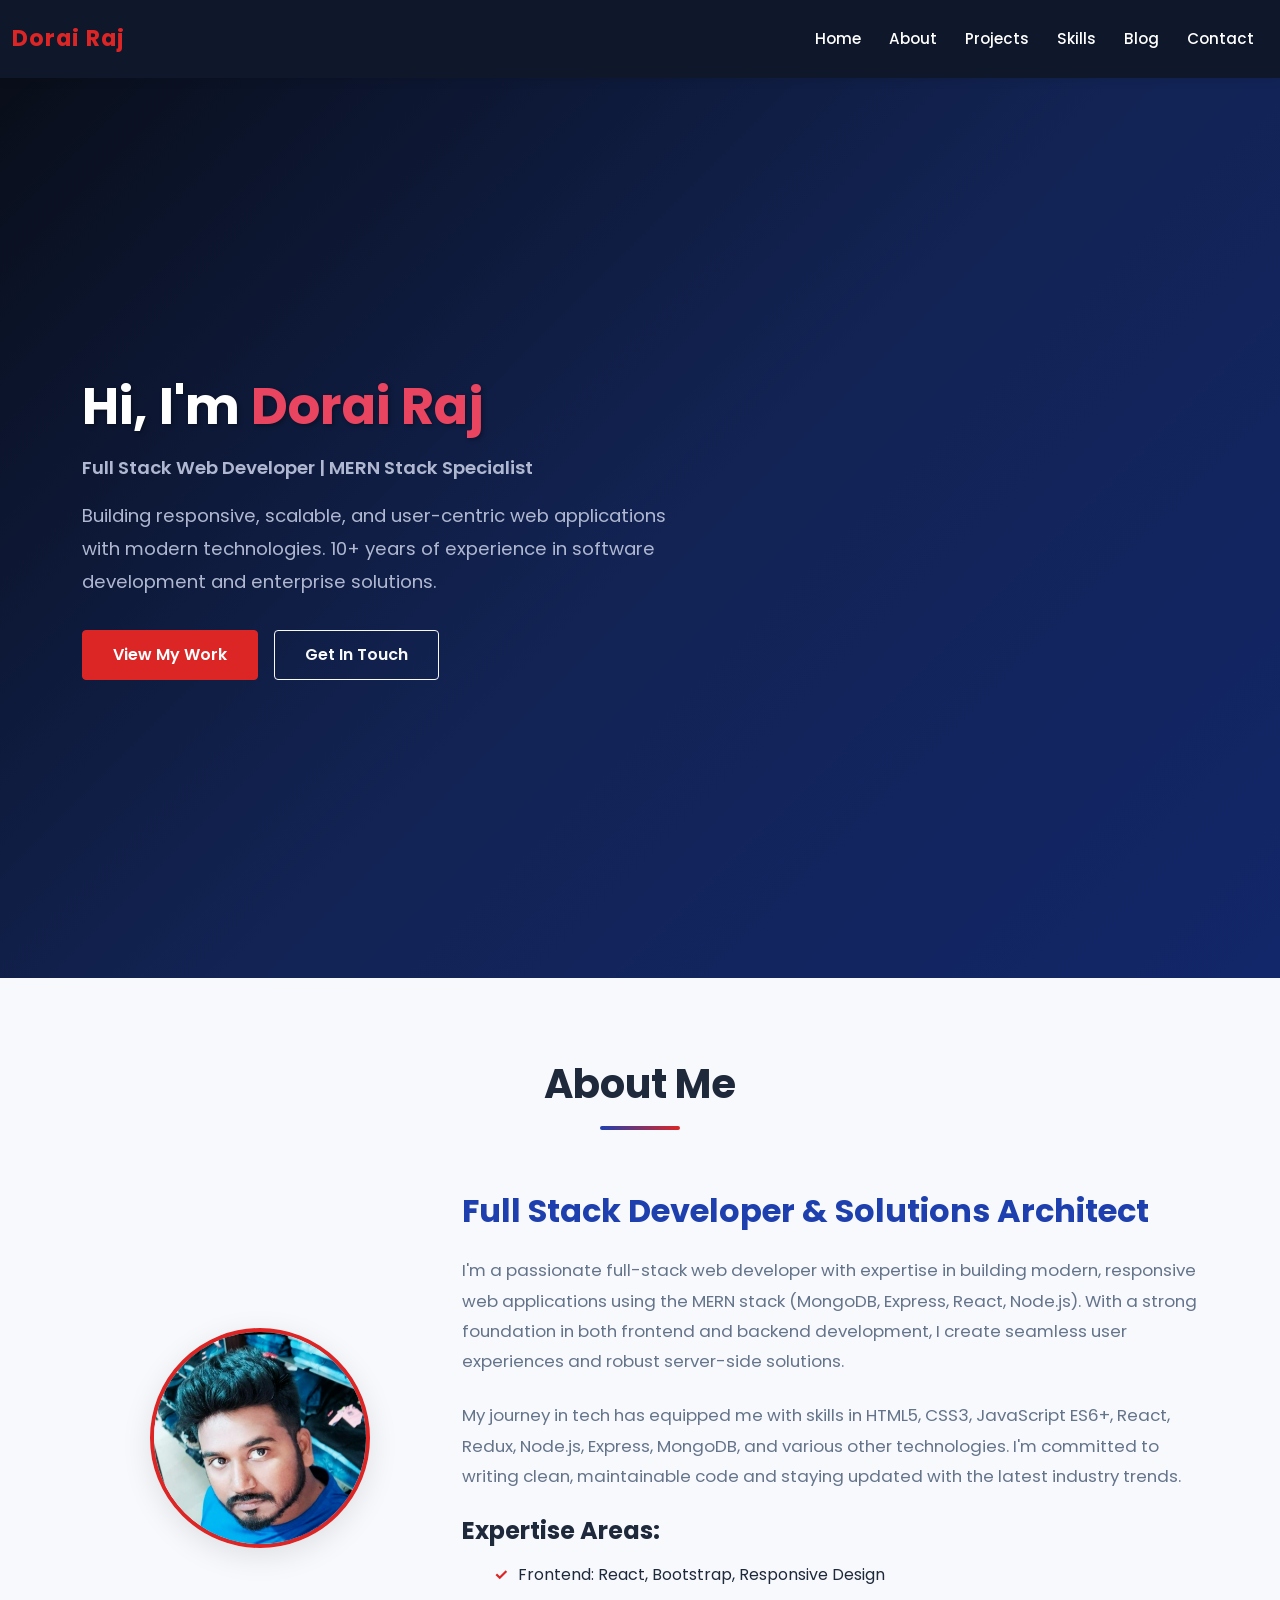
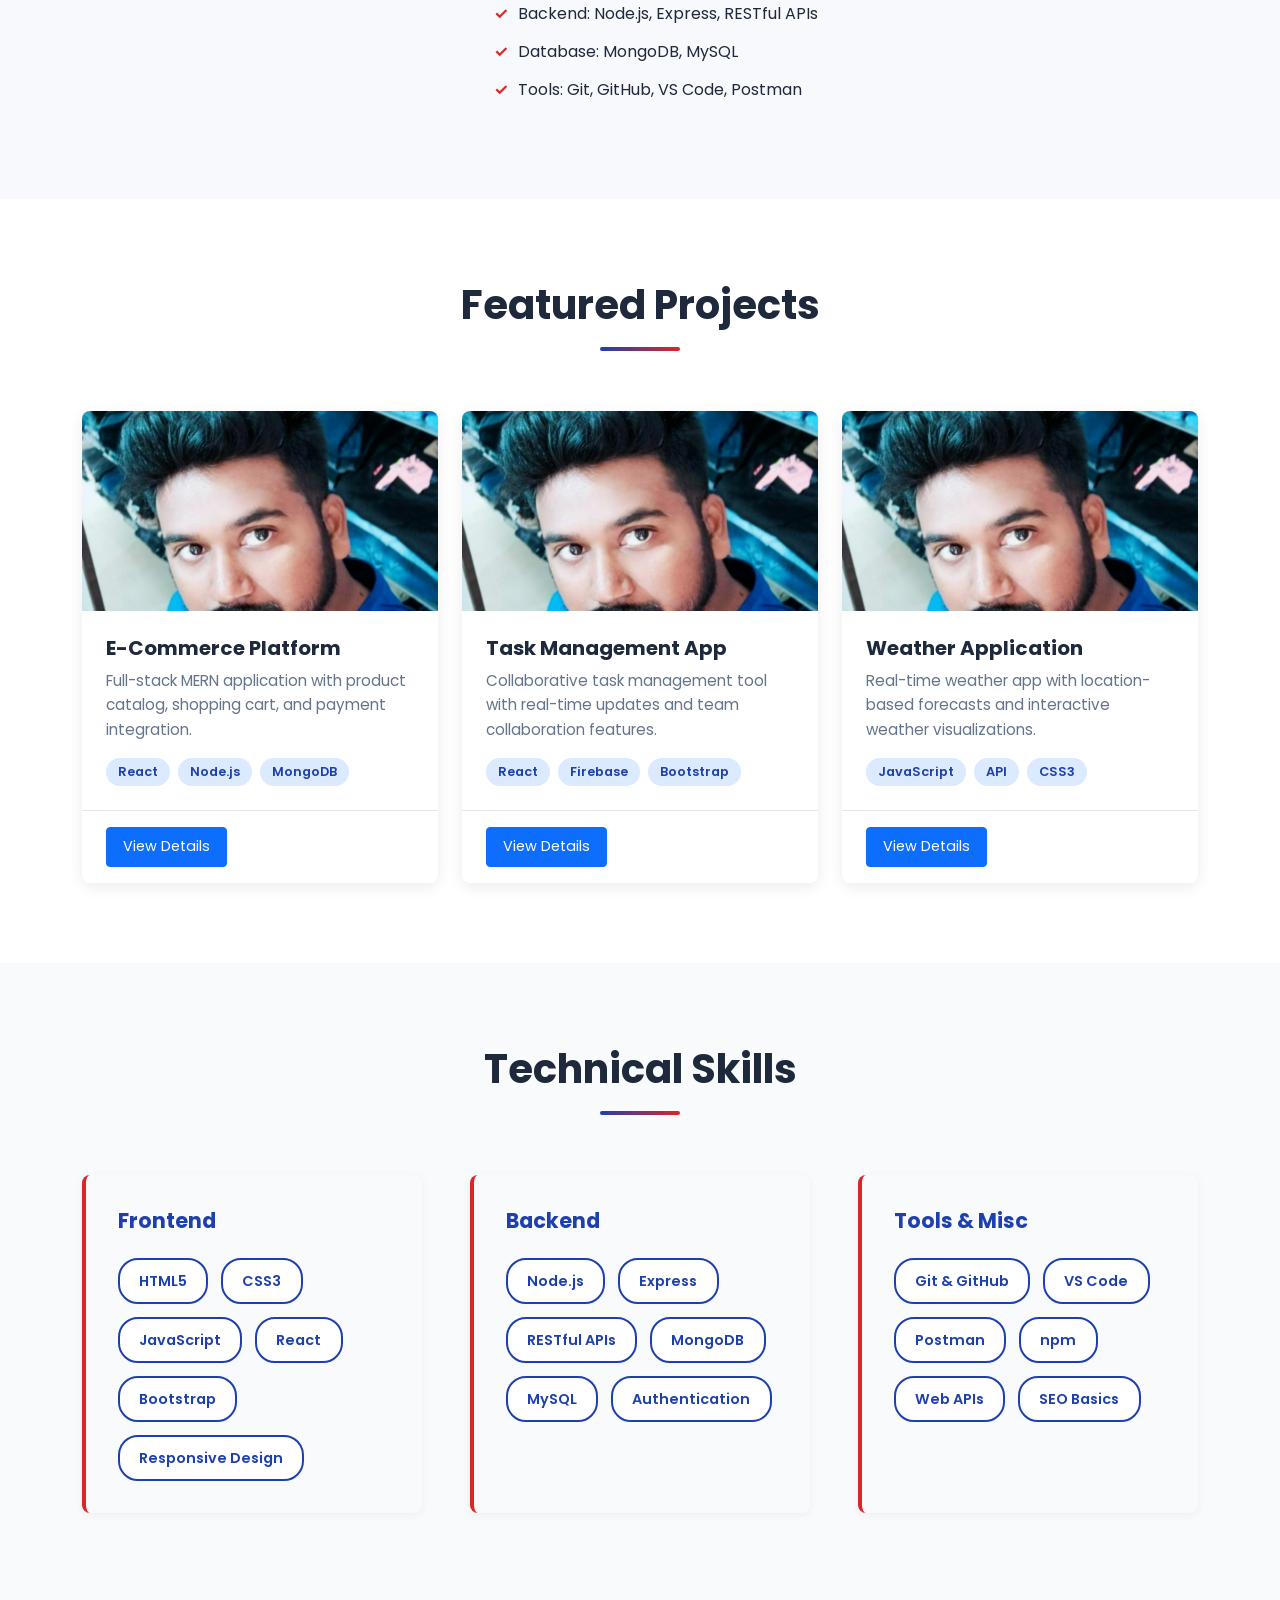
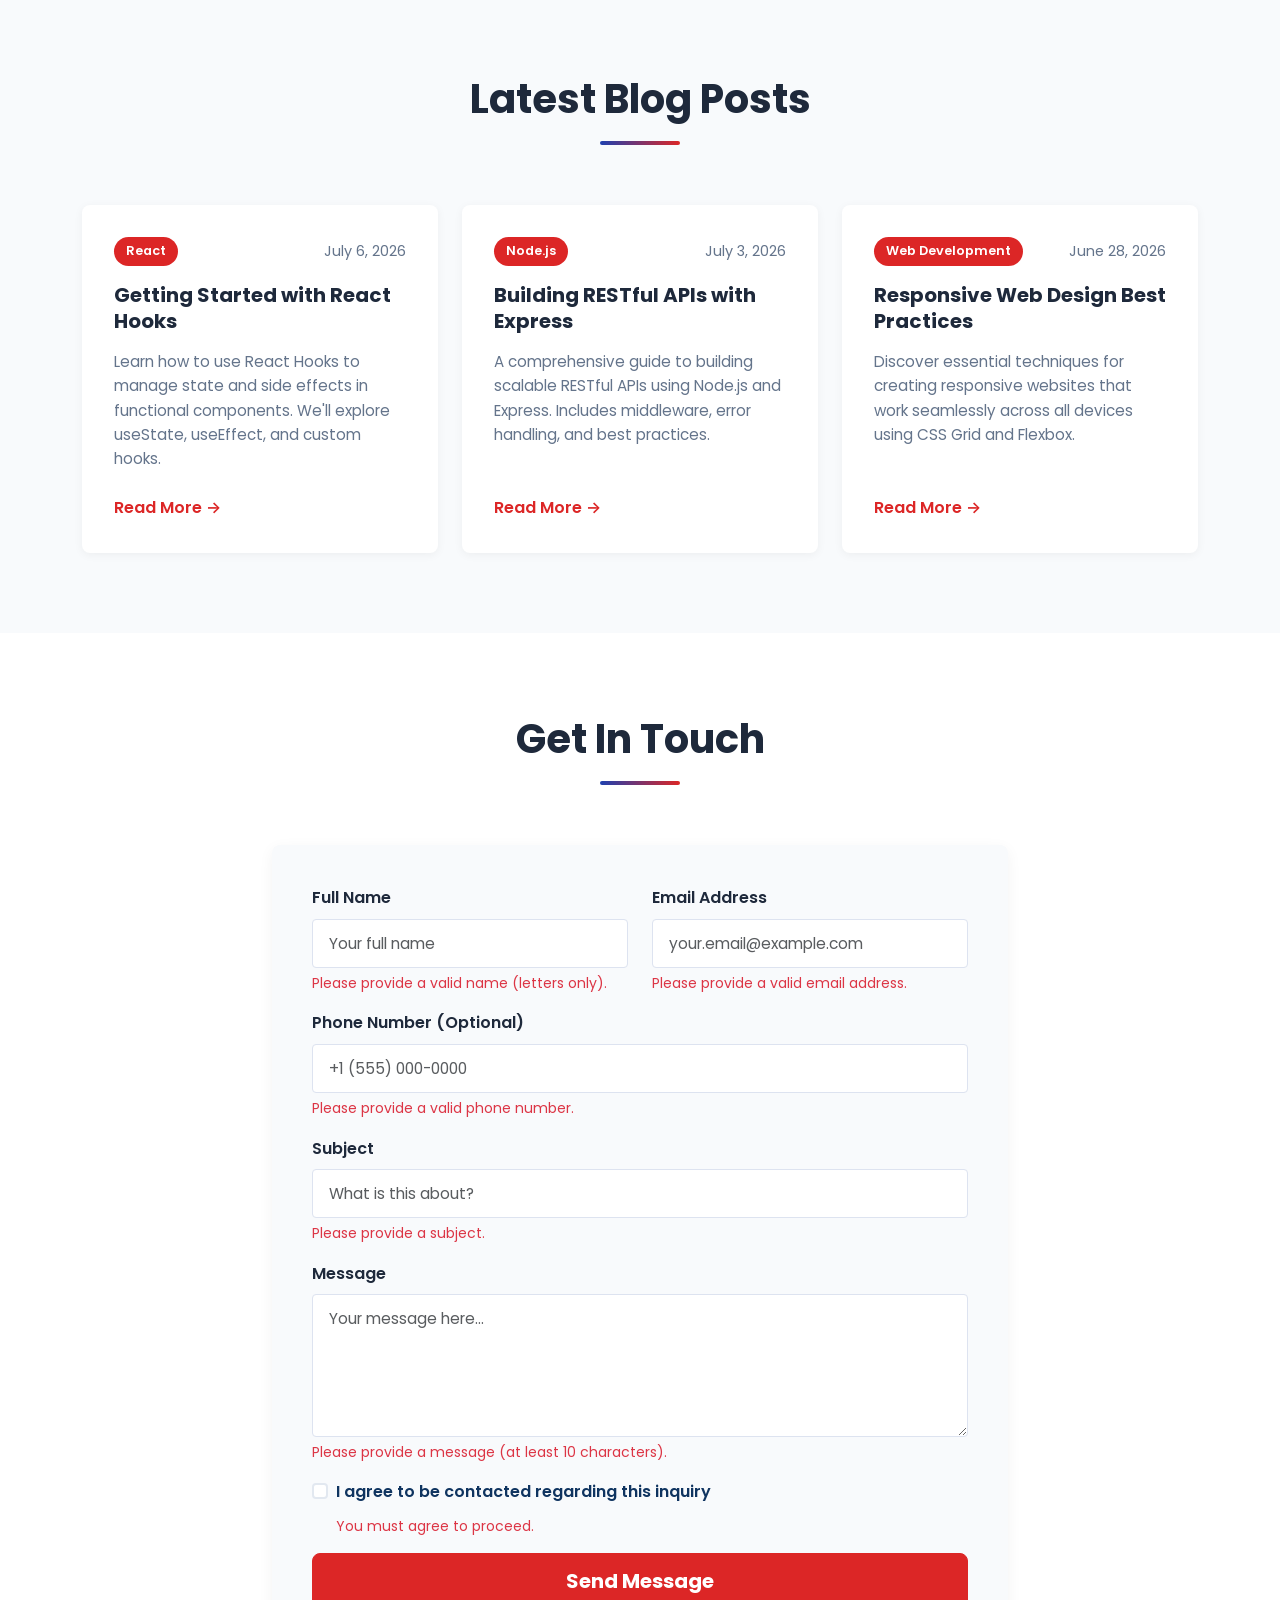
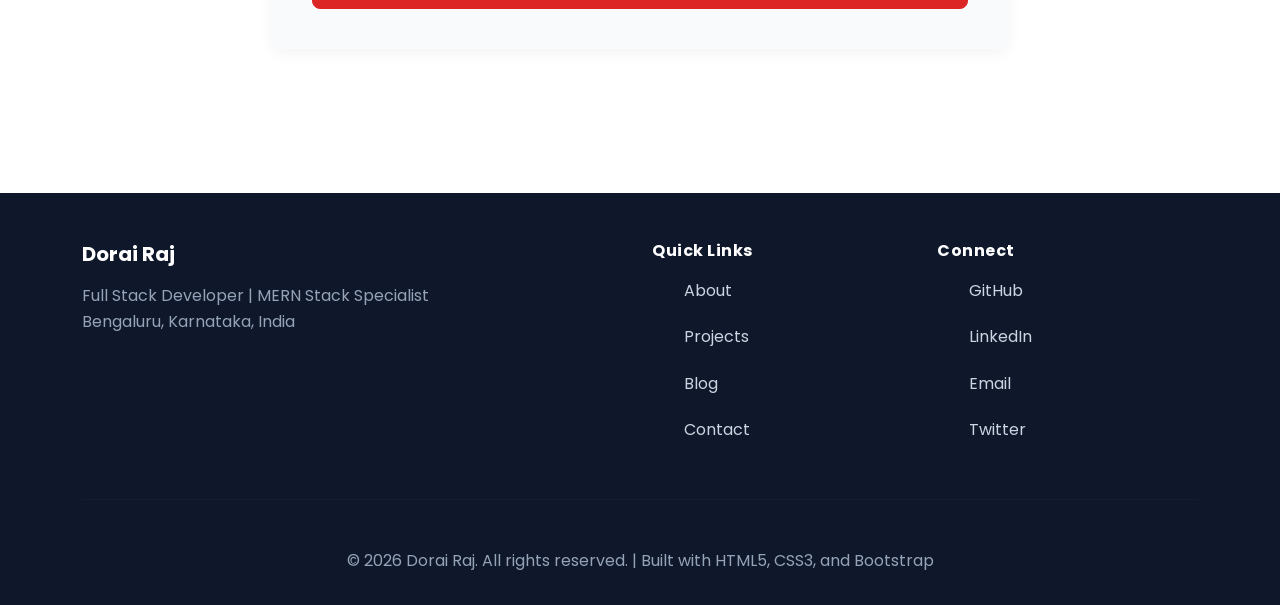
==== commit 0b7ec9d3: "Fix HTML head structure: properly close CSS style tags" ====
--- a/Entri App Assignment 5/index.html
+++ b/Entri App Assignment 5/index.html
@@ -15,8 +15,8 @@
     
     <!-- Custom CSS -->
     <link rel="stylesheet" href="css/style.css">
-
-        /* ===== NAVBAR ===== */
+    
+    <style>
         .navbar {
             background-color: #0f3460;
         }
@@ -302,6 +302,7 @@
             border: 4px solid #e94560;
             box-shadow: 0 4px 20px rgba(15,52,96,0.15);
         }
+    </style>
 
 </head>
 <body>
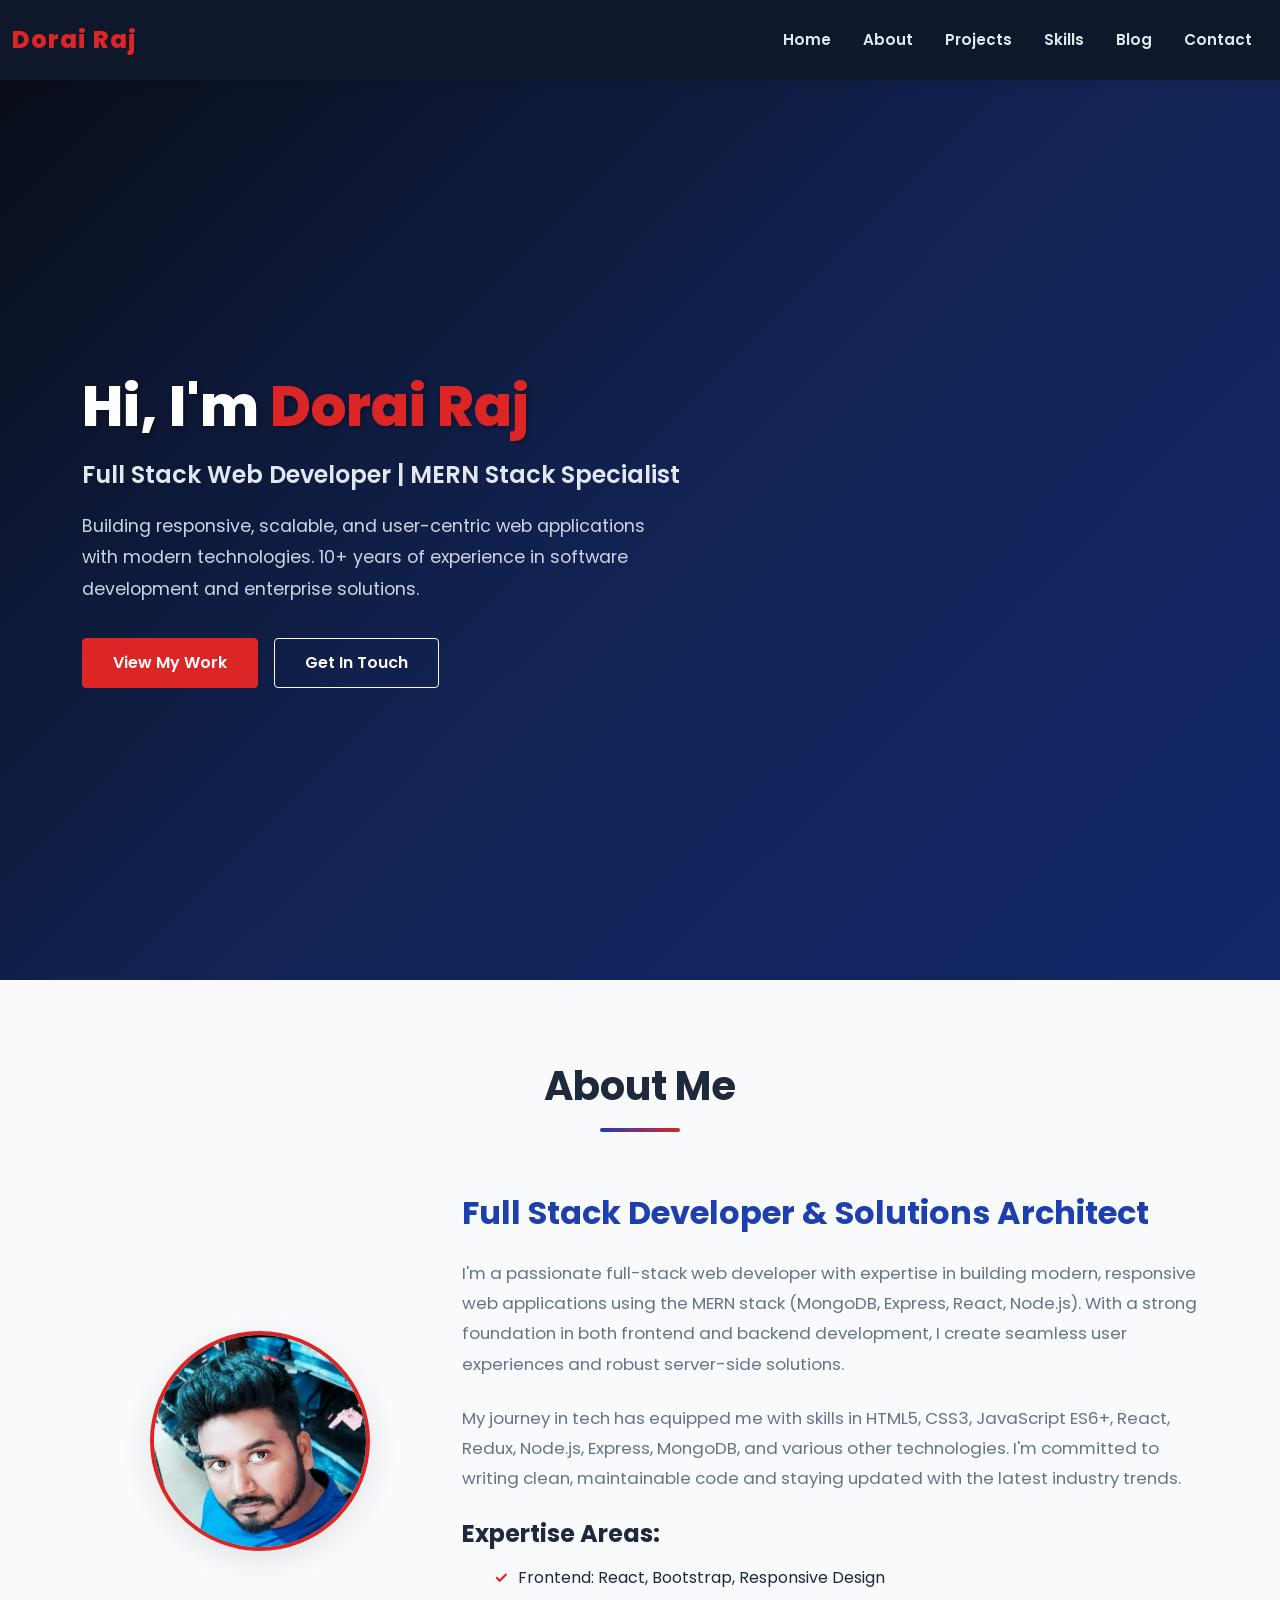
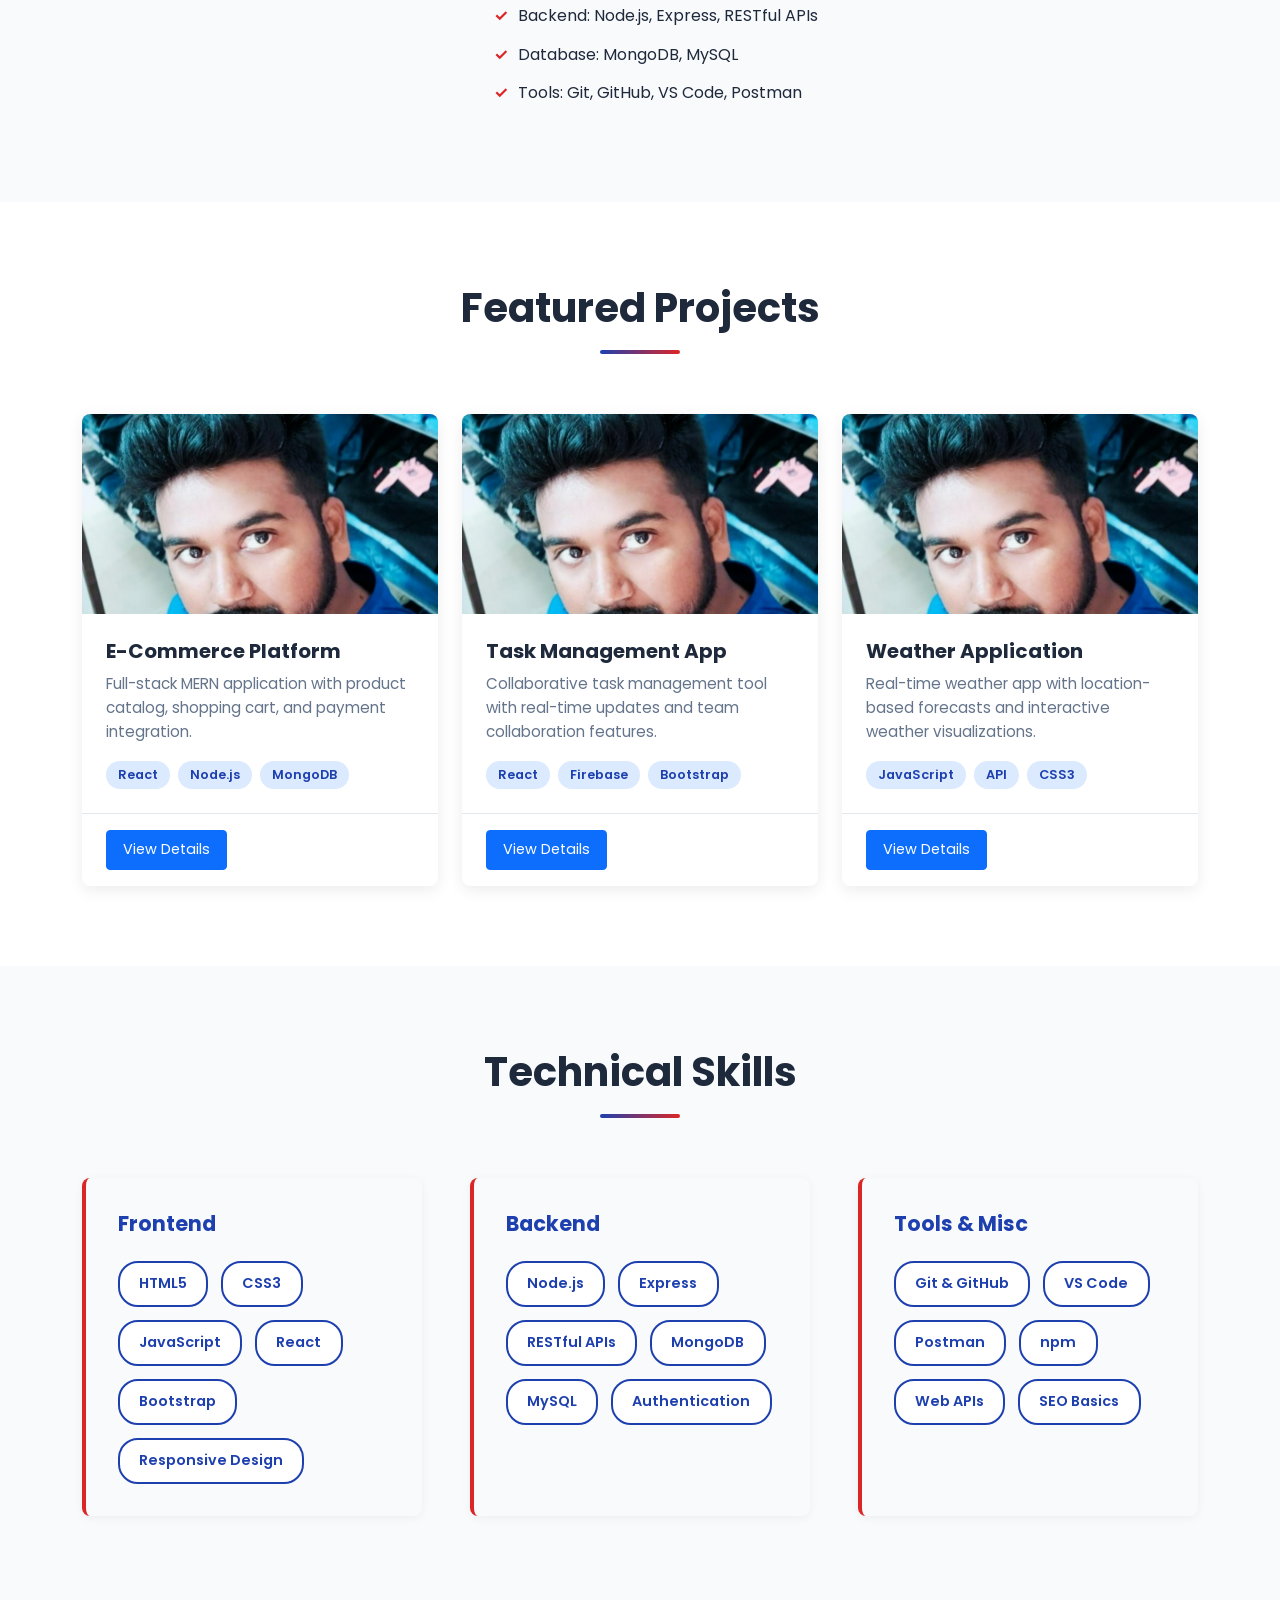
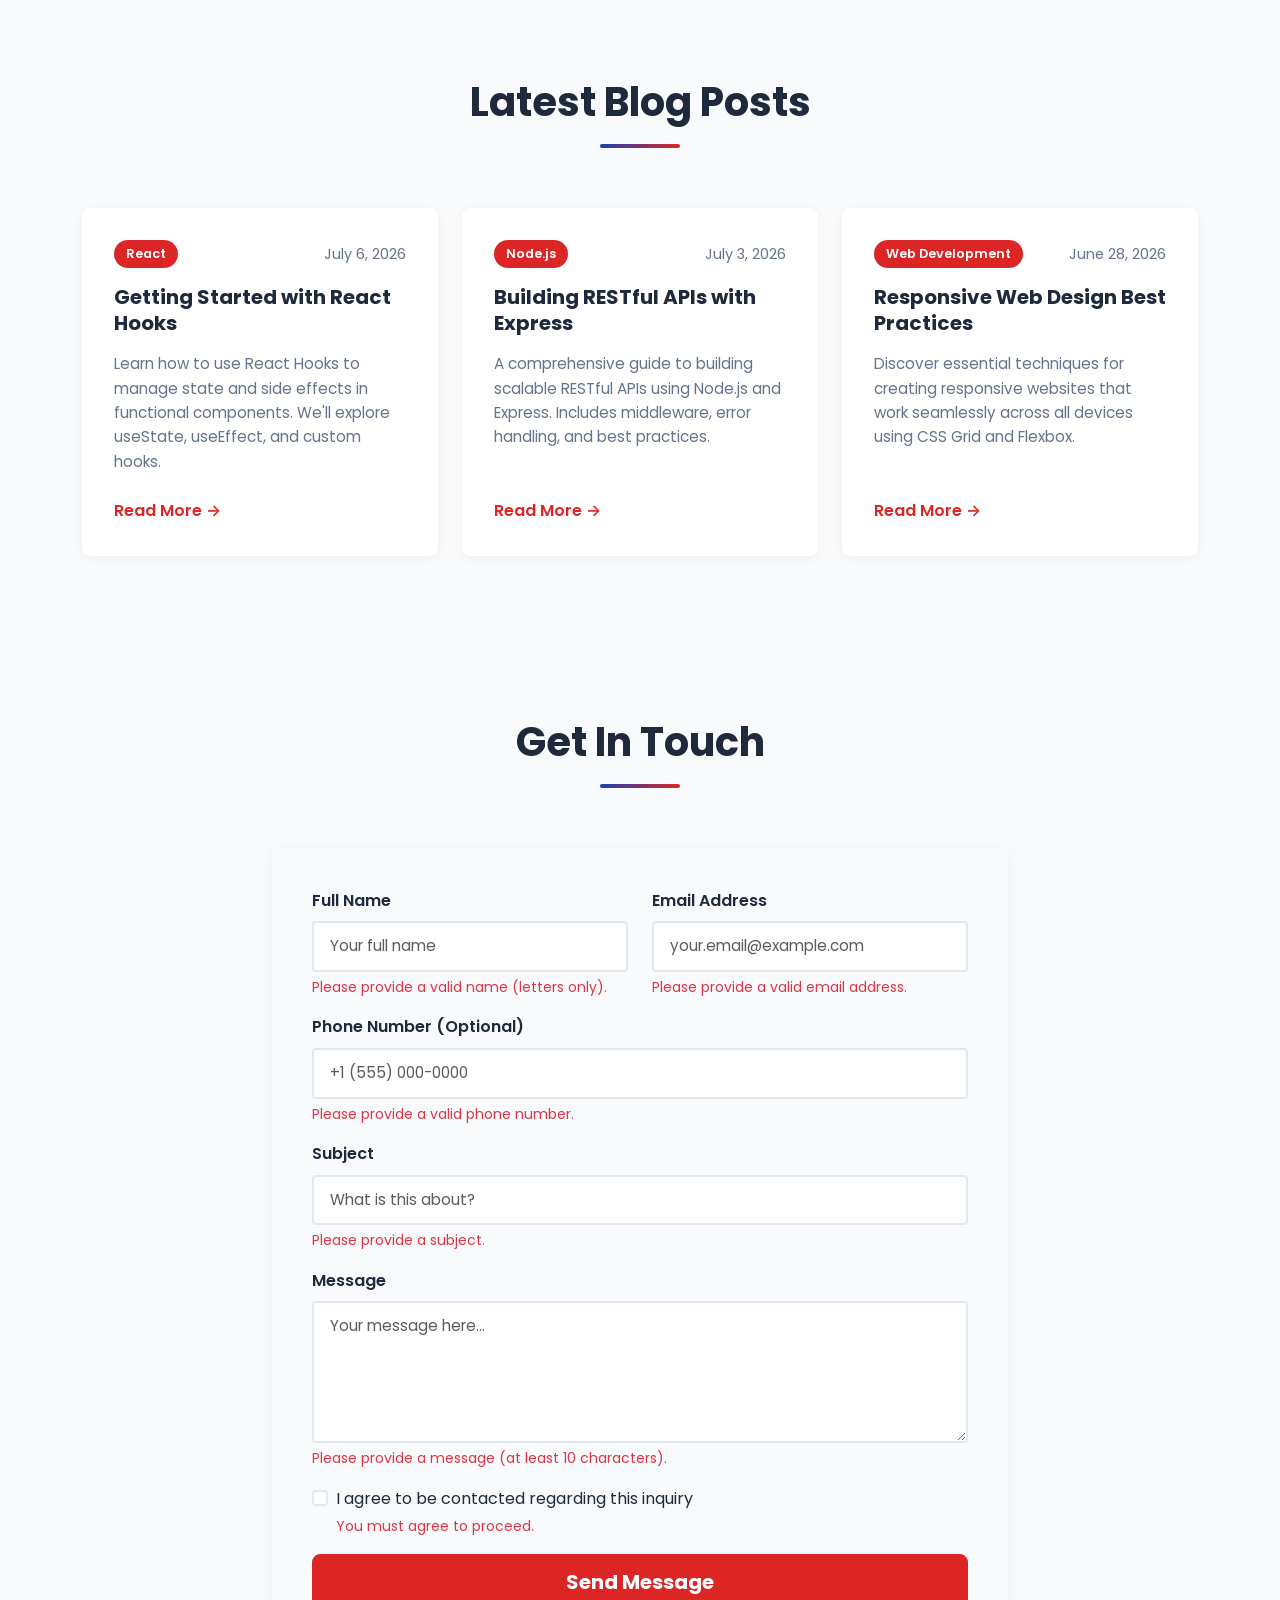
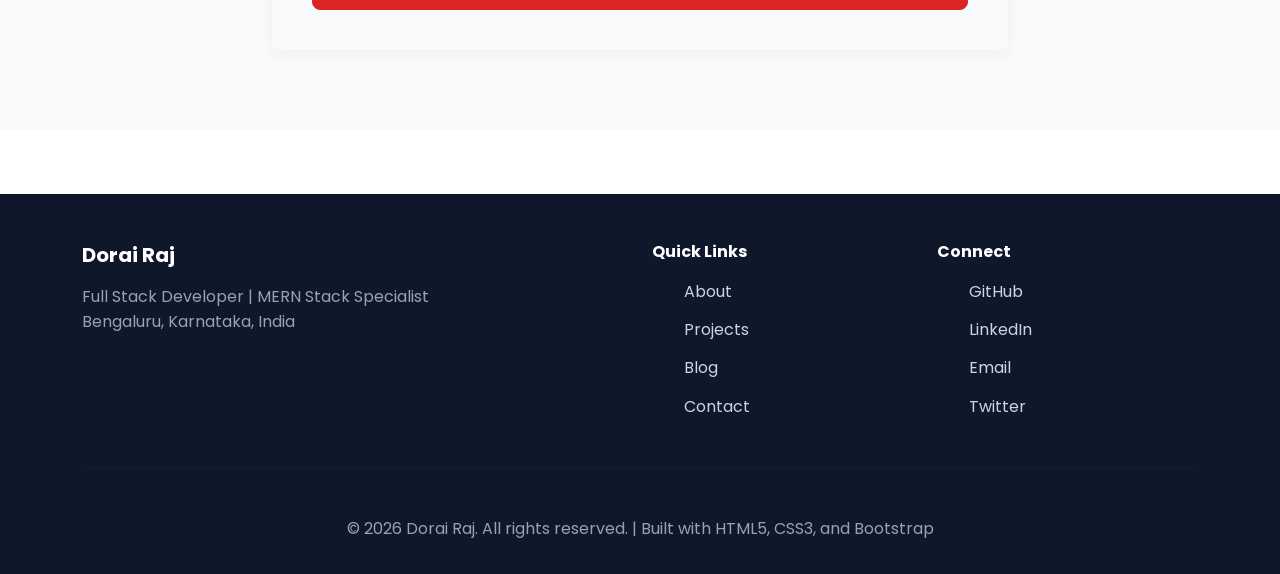
==== commit a696f414: "Fix HTML rendering: Remove embedded CSS block that was displaying as text on page" ====
--- a/Entri App Assignment 5/index.html
+++ b/Entri App Assignment 5/index.html
@@ -16,293 +16,7 @@
     <!-- Custom CSS -->
     <link rel="stylesheet" href="css/style.css">
     
-    <style>
-        .navbar {
-            background-color: #0f3460;
-        }
-        .navbar-brand {
-            font-weight: 700;
-            font-size: 1.4rem;
-            color: #e94560 !important;
-            letter-spacing: 1px;
-        }
-        .nav-link {
-            color: #ffffff !important;
-            font-weight: 500;
-            margin: 0 6px;
-            transition: color 0.2s;
-        }
-        .nav-link:hover {
-            color: #e94560 !important;
-        }
-
-        /* ===== HERO ===== */
-        #hero {
-            background: linear-gradient(135deg, #0f3460 0%, #16213e 60%, #1a1a2e 100%);
-            min-height: 100vh;
-            display: flex;
-            align-items: center;
-        }
-        #hero h1 {
-            font-size: 3.2rem;
-            font-weight: 700;
-            color: #ffffff;
-            line-height: 1.2;
-        }
-        #hero h1 span {
-            color: #e94560;
-        }
-        #hero p {
-            color: #b0b8d1;
-            font-size: 1.15rem;
-        }
-        .btn-primary-custom {
-            background-color: #e94560;
-            border: none;
-            color: #fff;
-            padding: 12px 30px;
-            border-radius: 4px;
-            font-weight: 600;
-            transition: background 0.2s;
-        }
-        .btn-primary-custom:hover {
-            background-color: #c73652;
-            color: #fff;
-        }
-        .btn-outline-custom {
-            border: 2px solid #e94560;
-            color: #e94560;
-            padding: 11px 30px;
-            border-radius: 4px;
-            font-weight: 600;
-            background: transparent;
-            transition: all 0.2s;
-        }
-        .btn-outline-custom:hover {
-            background-color: #e94560;
-            color: #fff;
-        }
-
-        /* ===== SECTION TITLES ===== */
-        .section-title {
-            font-size: 2rem;
-            font-weight: 700;
-            color: #0f3460;
-            margin-bottom: 8px;
-        }
-        .section-underline {
-            width: 50px;
-            height: 4px;
-            background-color: #e94560;
-            margin: 0 auto 40px auto;
-            border-radius: 2px;
-        }
-
-        /* ===== ABOUT ===== */
-        #about {
-            background-color: #f8f9fc;
-            padding: 80px 0;
-        }
-        .feature-icon {
-            font-size: 2rem;
-            color: #e94560;
-        }
-        .feature-card {
-            background: #ffffff;
-            border-radius: 8px;
-            padding: 30px 24px;
-            box-shadow: 0 2px 16px rgba(15,52,96,0.08);
-            height: 100%;
-            transition: transform 0.2s;
-        }
-        .feature-card:hover {
-            transform: translateY(-4px);
-        }
-        .feature-card h5 {
-            font-weight: 700;
-            color: #0f3460;
-            margin-top: 12px;
-        }
-
-        /* ===== SERVICES ===== */
-        #services {
-            padding: 80px 0;
-            background-color: #ffffff;
-        }
-        .service-card {
-            border: none;
-            border-radius: 8px;
-            box-shadow: 0 2px 16px rgba(15,52,96,0.08);
-            transition: transform 0.2s;
-            height: 100%;
-        }
-        .service-card:hover {
-            transform: translateY(-4px);
-        }
-        .service-card .card-title {
-            font-weight: 700;
-            color: #0f3460;
-        }
-        .service-badge {
-            background-color: #e94560;
-            color: #fff;
-            font-size: 0.75rem;
-            padding: 4px 10px;
-            border-radius: 20px;
-        }
-
-        /* ===== GALLERY ===== */
-        #gallery {
-            padding: 80px 0;
-            background-color: #f8f9fc;
-        }
-        .gallery-item {
-            overflow: hidden;
-            border-radius: 8px;
-            background: #0f3460;
-            height: 200px;
-            display: flex;
-            align-items: center;
-            justify-content: center;
-            color: #fff;
-            font-weight: 600;
-            font-size: 1rem;
-            letter-spacing: 0.5px;
-            transition: opacity 0.2s;
-        }
-        .gallery-item:hover {
-            opacity: 0.85;
-        }
-        .gallery-item.g1 { background: linear-gradient(135deg, #0f3460, #e94560); }
-        .gallery-item.g2 { background: linear-gradient(135deg, #16213e, #0f3460); }
-        .gallery-item.g3 { background: linear-gradient(135deg, #e94560, #c73652); }
-        .gallery-item.g4 { background: linear-gradient(135deg, #1a1a2e, #0f3460); }
-        .gallery-item.g5 { background: linear-gradient(135deg, #0f3460, #16213e); }
-        .gallery-item.g6 { background: linear-gradient(135deg, #e94560, #0f3460); }
-
-        /* ===== TESTIMONIALS ===== */
-        #testimonials {
-            padding: 80px 0;
-            background-color: #0f3460;
-        }
-        #testimonials .section-title {
-            color: #ffffff;
-        }
-        .testimonial-card {
-            background: rgba(255,255,255,0.07);
-            border-radius: 10px;
-            padding: 40px 36px;
-            color: #ffffff;
-            text-align: center;
-            max-width: 700px;
-            margin: 0 auto;
-        }
-        .testimonial-card p {
-            font-size: 1.1rem;
-            line-height: 1.8;
-            color: #d0d8ec;
-        }
-        .testimonial-card .name {
-            font-weight: 700;
-            color: #e94560;
-            margin-top: 20px;
-        }
-        .testimonial-card .role {
-            font-size: 0.85rem;
-            color: #b0b8d1;
-        }
-        .carousel-control-prev-icon,
-        .carousel-control-next-icon {
-            filter: invert(0);
-        }
-
-        /* ===== CONTACT ===== */
-        #contact {
-            padding: 80px 0;
-            background-color: #ffffff;
-        }
-        .contact-form .form-control {
-            border-radius: 4px;
-            border: 1.5px solid #dde3f0;
-            padding: 12px 16px;
-            font-size: 0.97rem;
-        }
-        .contact-form .form-control:focus {
-            border-color: #e94560;
-            box-shadow: 0 0 0 3px rgba(233,69,96,0.12);
-        }
-        .contact-form label {
-            font-weight: 600;
-            color: #0f3460;
-            margin-bottom: 6px;
-        }
-        .btn-submit {
-            background-color: #e94560;
-            color: #fff;
-            border: none;
-            padding: 12px 36px;
-            font-weight: 700;
-            border-radius: 4px;
-            font-size: 1rem;
-            transition: background 0.2s;
-        }
-        .btn-submit:hover {
-            background-color: #c73652;
-            color: #fff;
-        }
-
-        /* ===== FOOTER ===== */
-        footer {
-            background-color: #1a1a2e;
-            padding: 60px 0 30px;
-            color: #b0b8d1;
-        }
-        footer h6 {
-            color: #ffffff;
-            font-weight: 700;
-            margin-bottom: 16px;
-            letter-spacing: 0.5px;
-        }
-        footer a {
-            color: #b0b8d1;
-            text-decoration: none;
-            display: block;
-            margin-bottom: 8px;
-            transition: color 0.2s;
-        }
-        footer a:hover {
-            color: #e94560;
-        }
-        .footer-divider {
-            border-color: rgba(255,255,255,0.1);
-            margin: 30px 0 20px;
-        }
-        .footer-brand {
-            font-size: 1.4rem;
-            font-weight: 700;
-            color: #e94560;
-        }
-
-        /* ===== PROFILE PHOTO ===== */
-        .profile-photo {
-            width: 260px;
-            height: 260px;
-            object-fit: cover;
-            border-radius: 50%;
-            border: 5px solid #e94560;
-            box-shadow: 0 8px 32px rgba(233,69,96,0.25);
-            display: block;
-            margin: 0 auto;
-        }
-        .about-photo {
-            width: 200px;
-            height: 200px;
-            object-fit: cover;
-            border-radius: 50%;
-            border: 4px solid #e94560;
-            box-shadow: 0 4px 20px rgba(15,52,96,0.15);
-        }
-    </style>
+    <style>/* Styles in css/style.css */</style>
 
 </head>
 <body>
@@ -836,4 +550,4 @@
     </script>
 
 </body>
-</html>+</html>
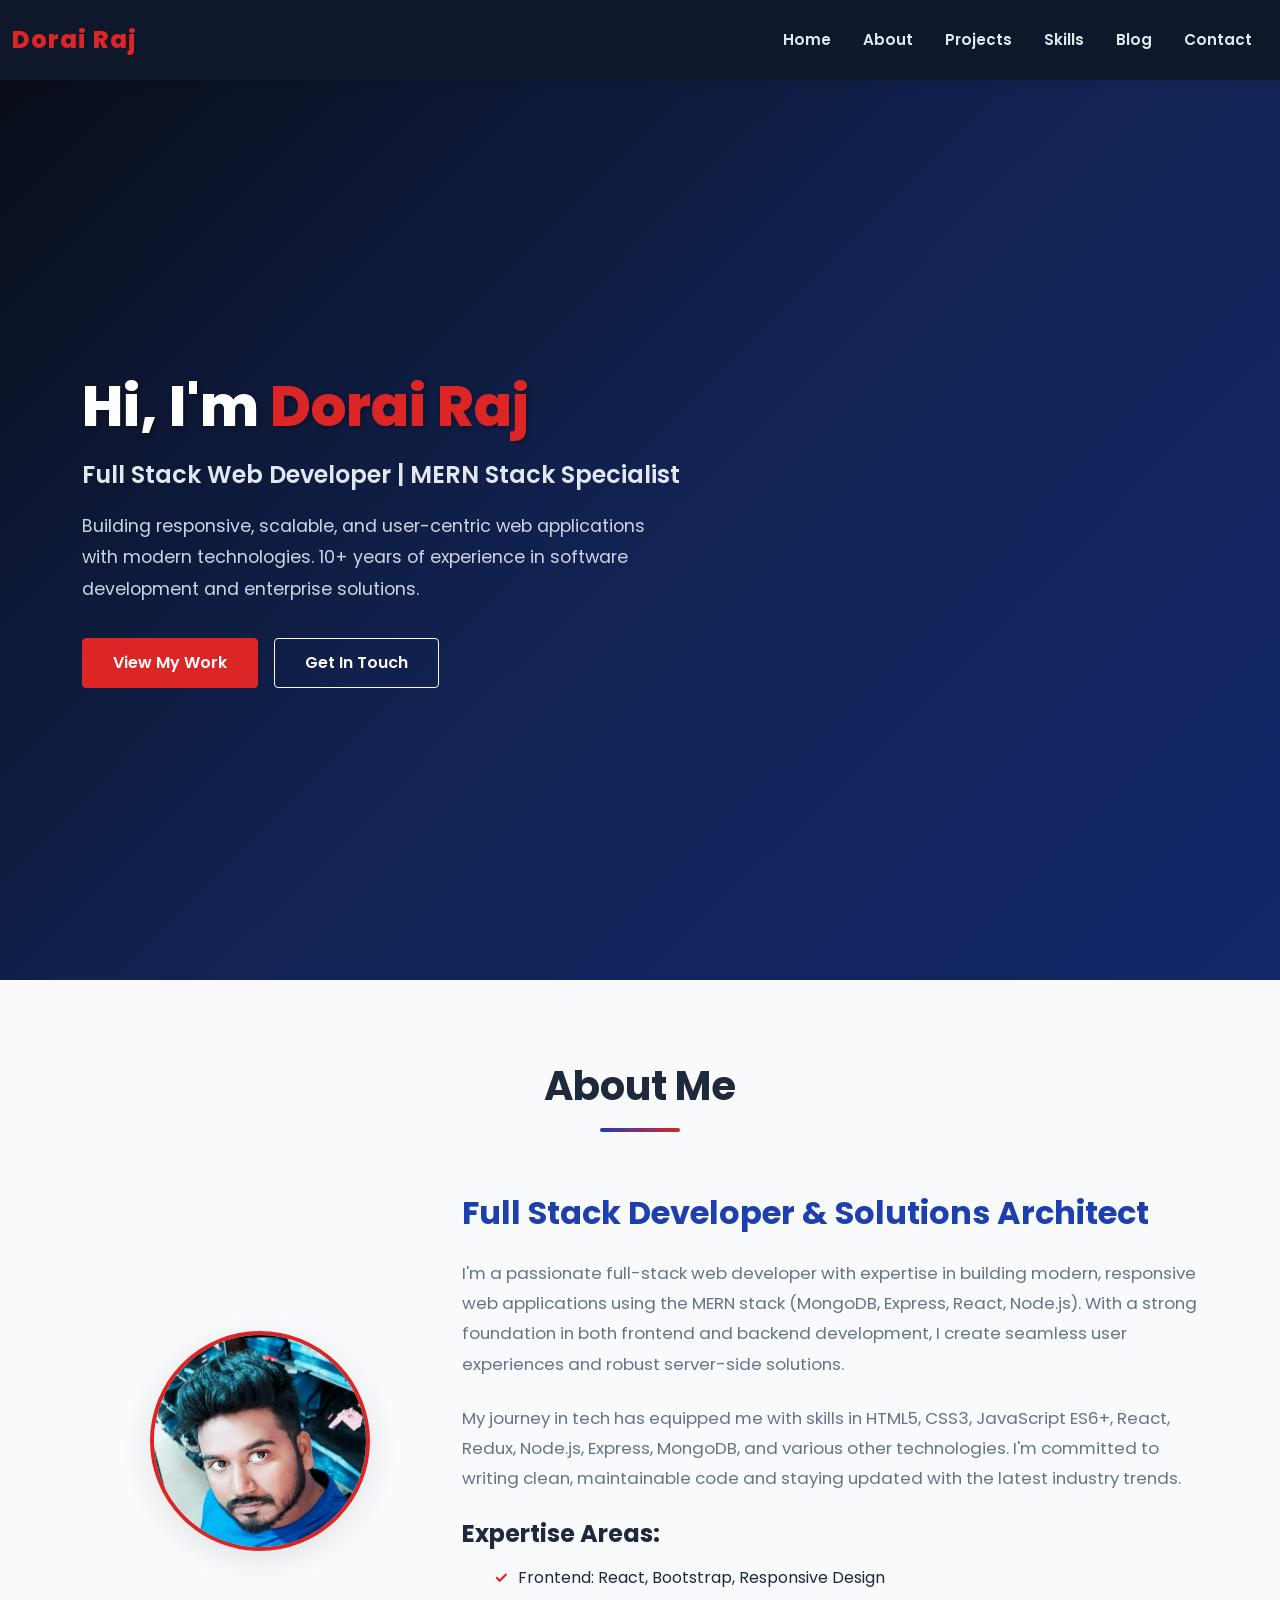
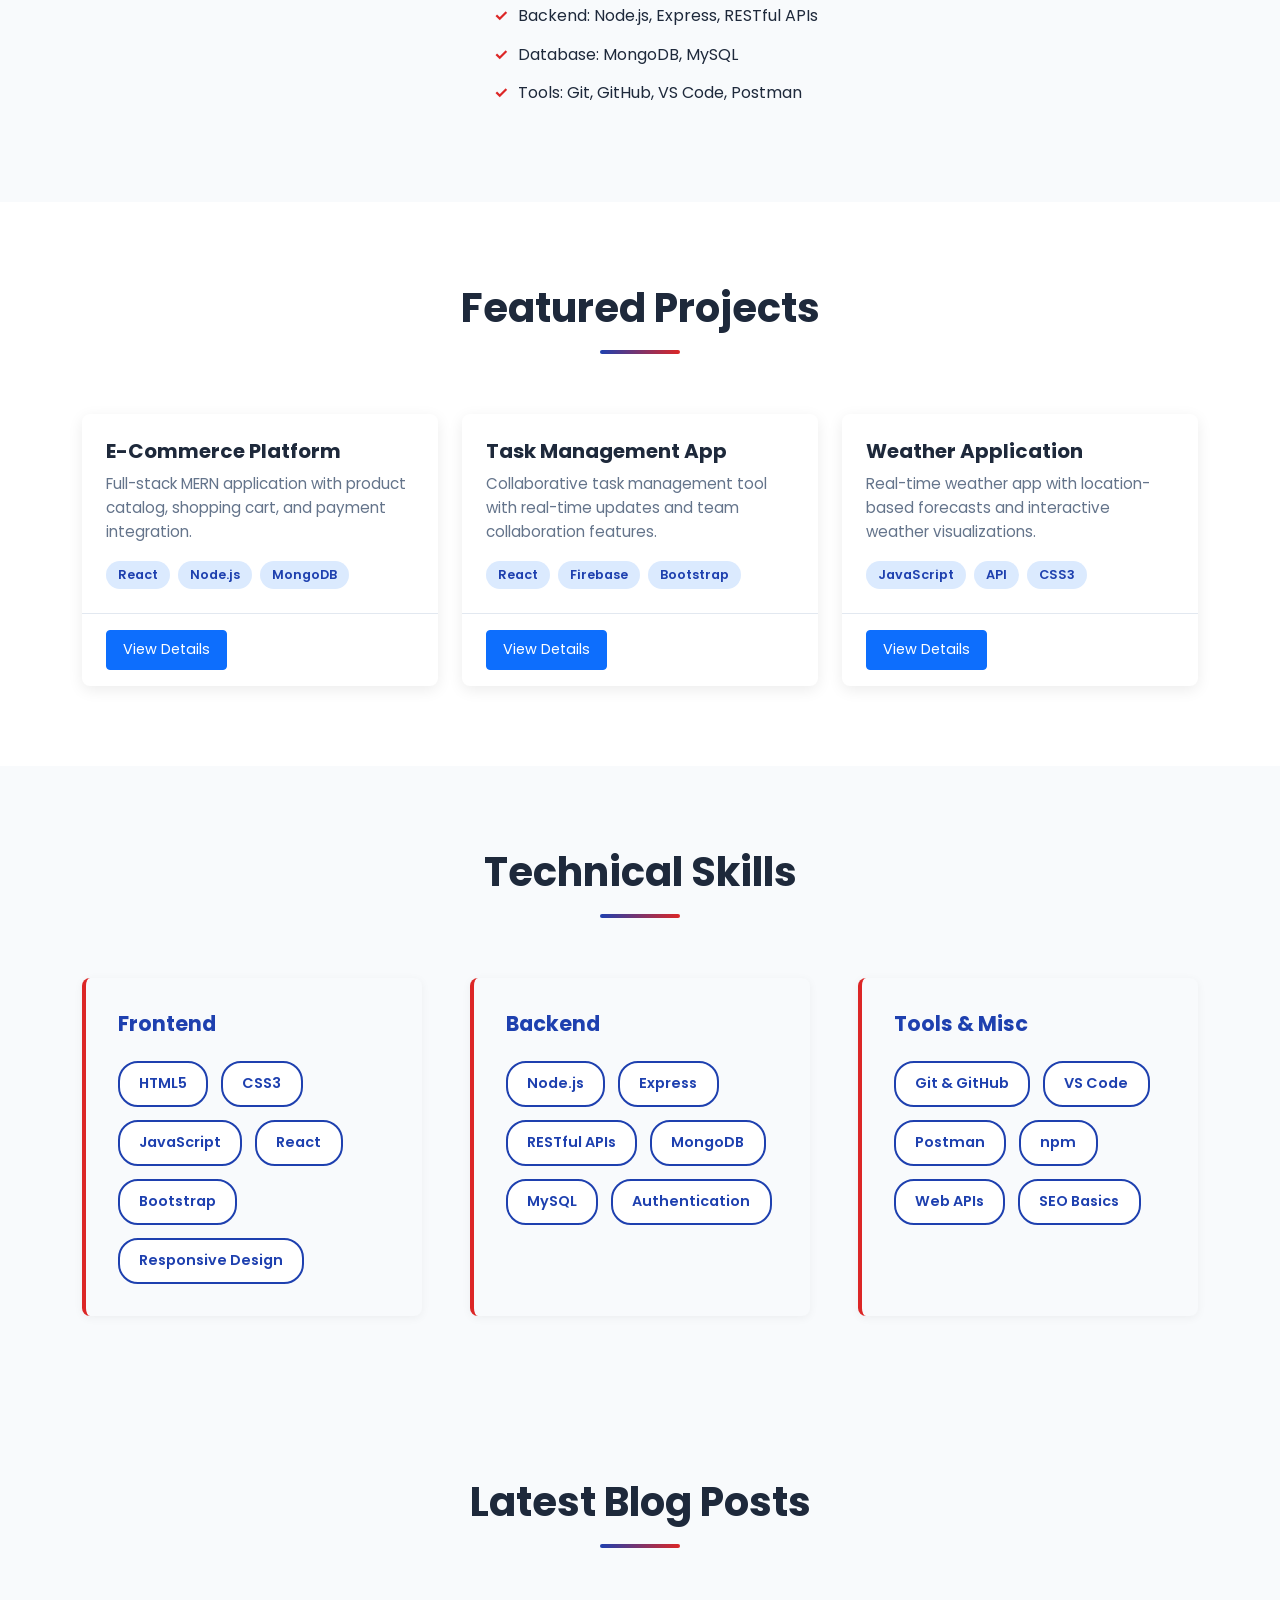
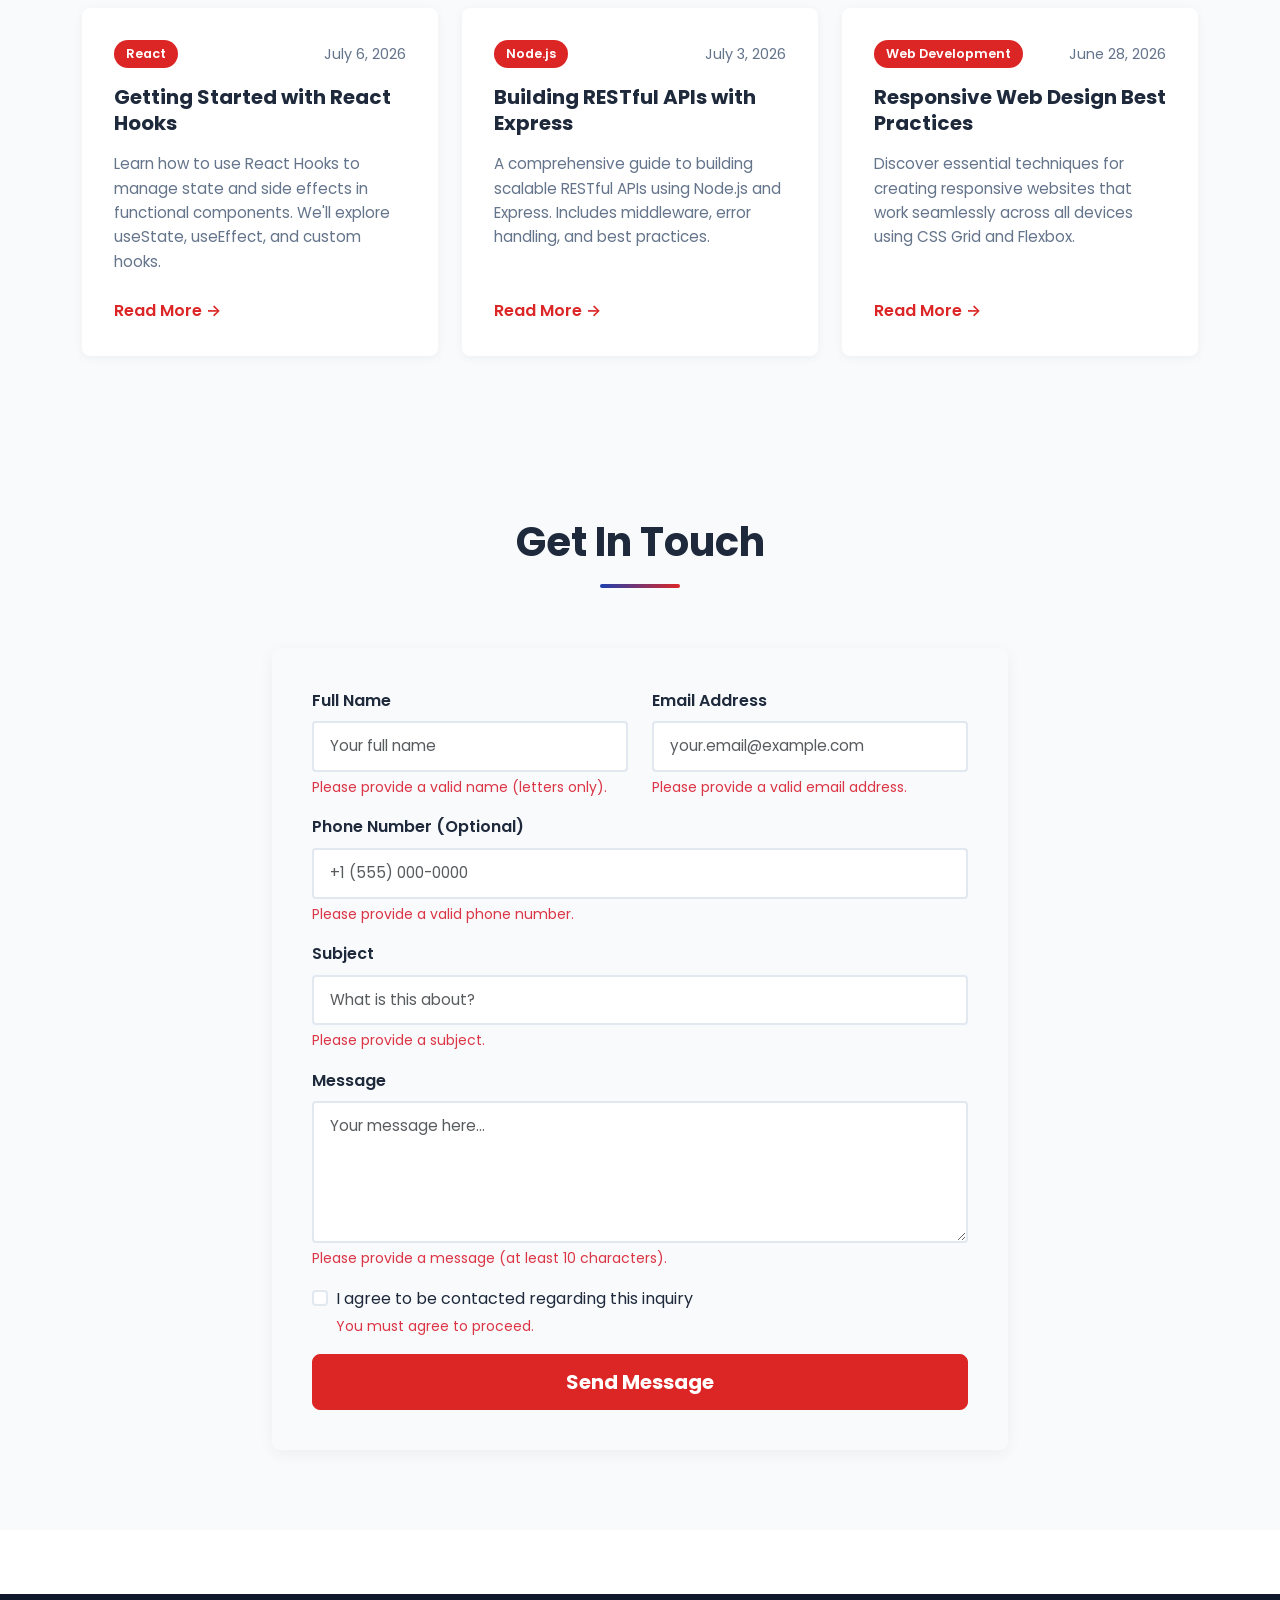
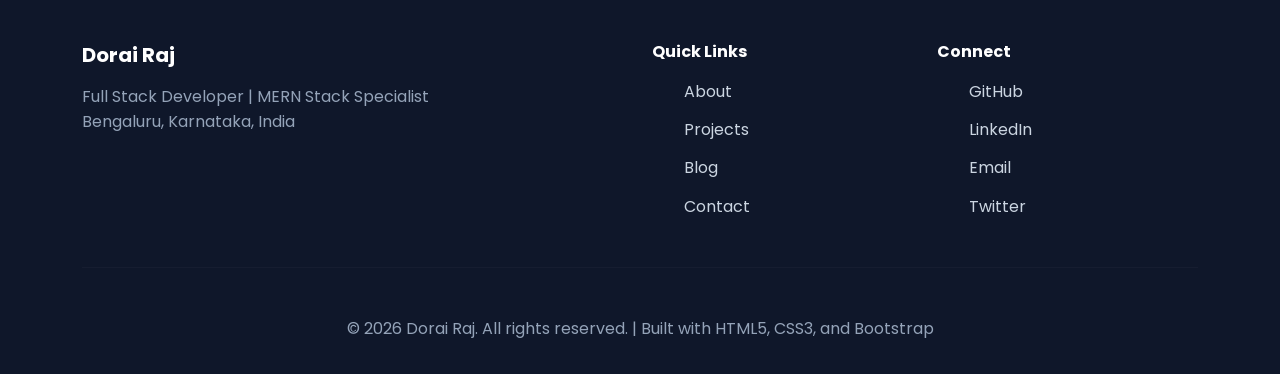
==== commit d165c8d4: "Remove images from featured projects cards" ====
--- a/Entri App Assignment 5/index.html
+++ b/Entri App Assignment 5/index.html
@@ -121,7 +121,6 @@
                     <!-- Project 1 -->
                     <div class="col-md-6 col-lg-4">
                         <div class="card project-card">
-                            <img src="images/Dorai.jpg" class="card-img-top" alt="E-Commerce Platform">
                             <div class="card-body">
                                 <h5 class="card-title">E-Commerce Platform</h5>
                                 <p class="card-text">Full-stack MERN application with product catalog, shopping cart, and payment integration.</p>
@@ -140,7 +139,6 @@
                     <!-- Project 2 -->
                     <div class="col-md-6 col-lg-4">
                         <div class="card project-card">
-                            <img src="images/Dorai.jpg" class="card-img-top" alt="Task Management App">
                             <div class="card-body">
                                 <h5 class="card-title">Task Management App</h5>
                                 <p class="card-text">Collaborative task management tool with real-time updates and team collaboration features.</p>
@@ -159,7 +157,6 @@
                     <!-- Project 3 -->
                     <div class="col-md-6 col-lg-4">
                         <div class="card project-card">
-                            <img src="images/Dorai.jpg" class="card-img-top" alt="Weather App">
                             <div class="card-body">
                                 <h5 class="card-title">Weather Application</h5>
                                 <p class="card-text">Real-time weather app with location-based forecasts and interactive weather visualizations.</p>
